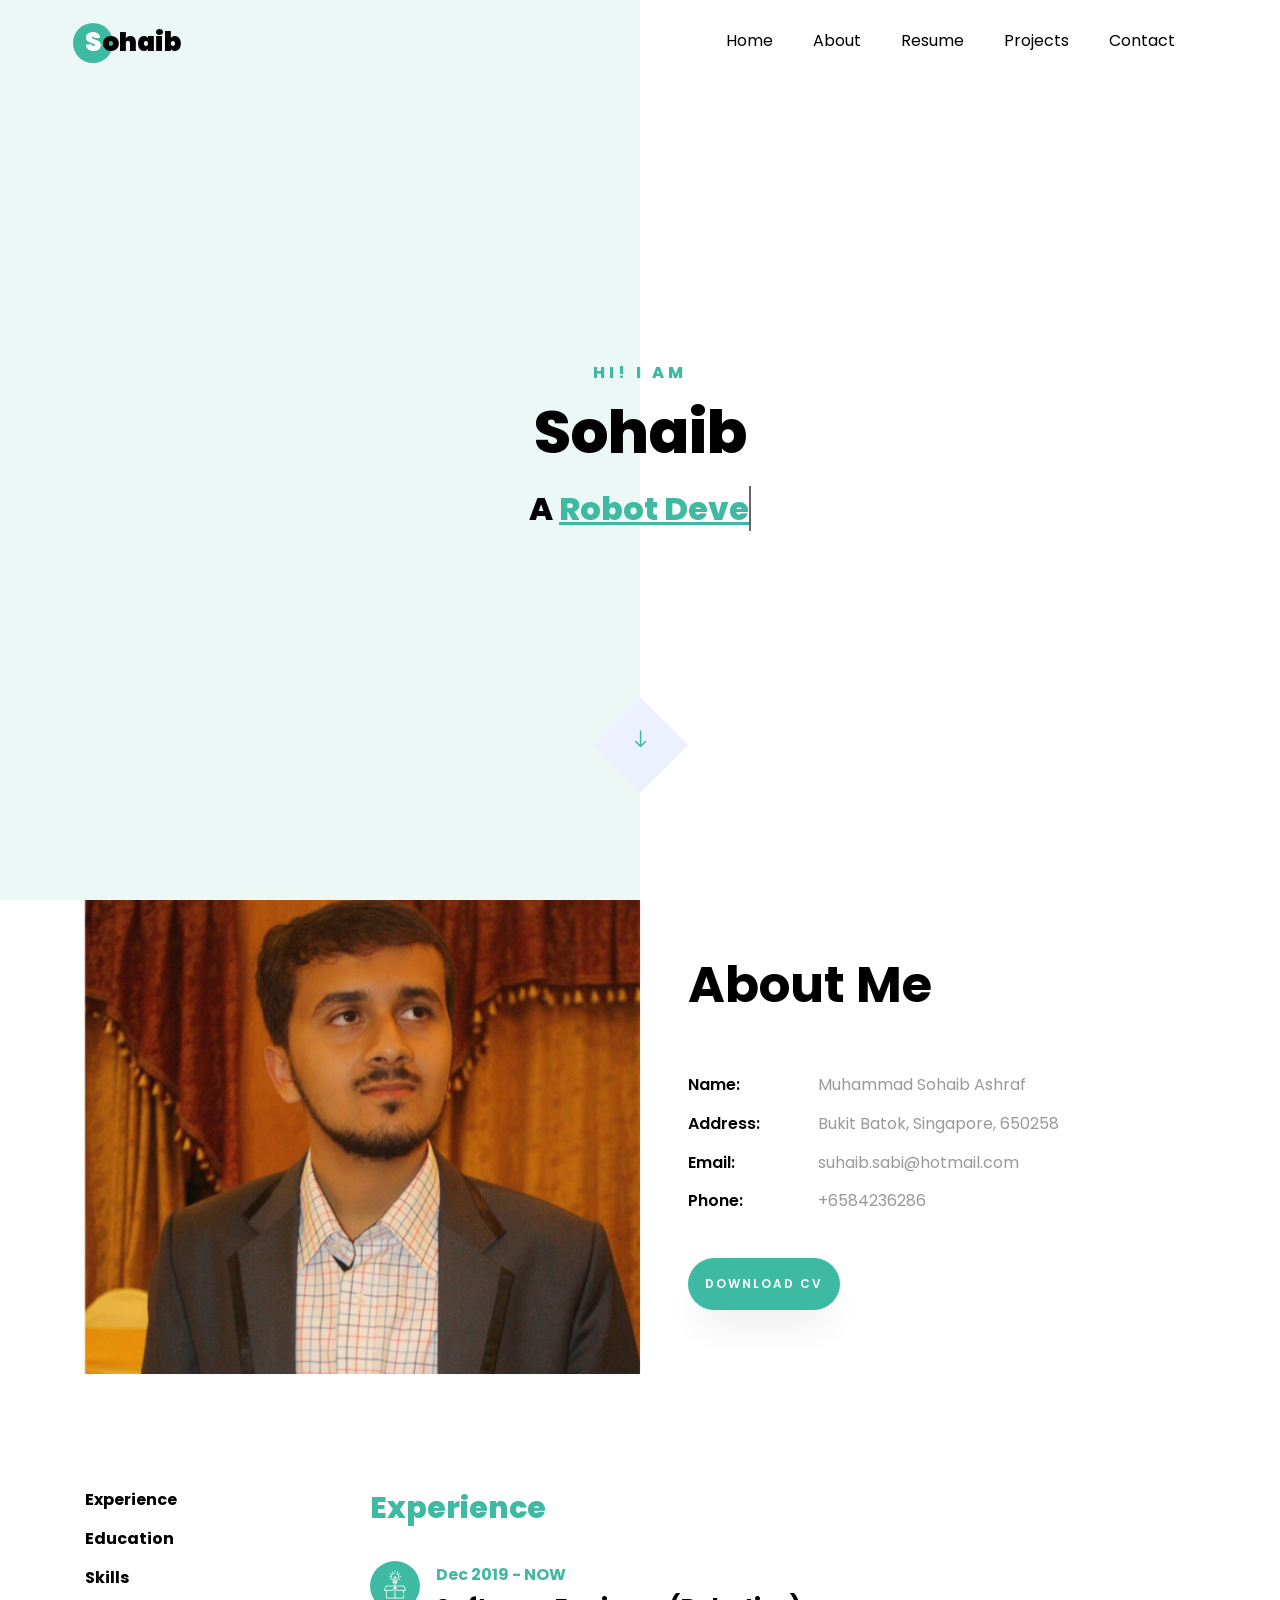
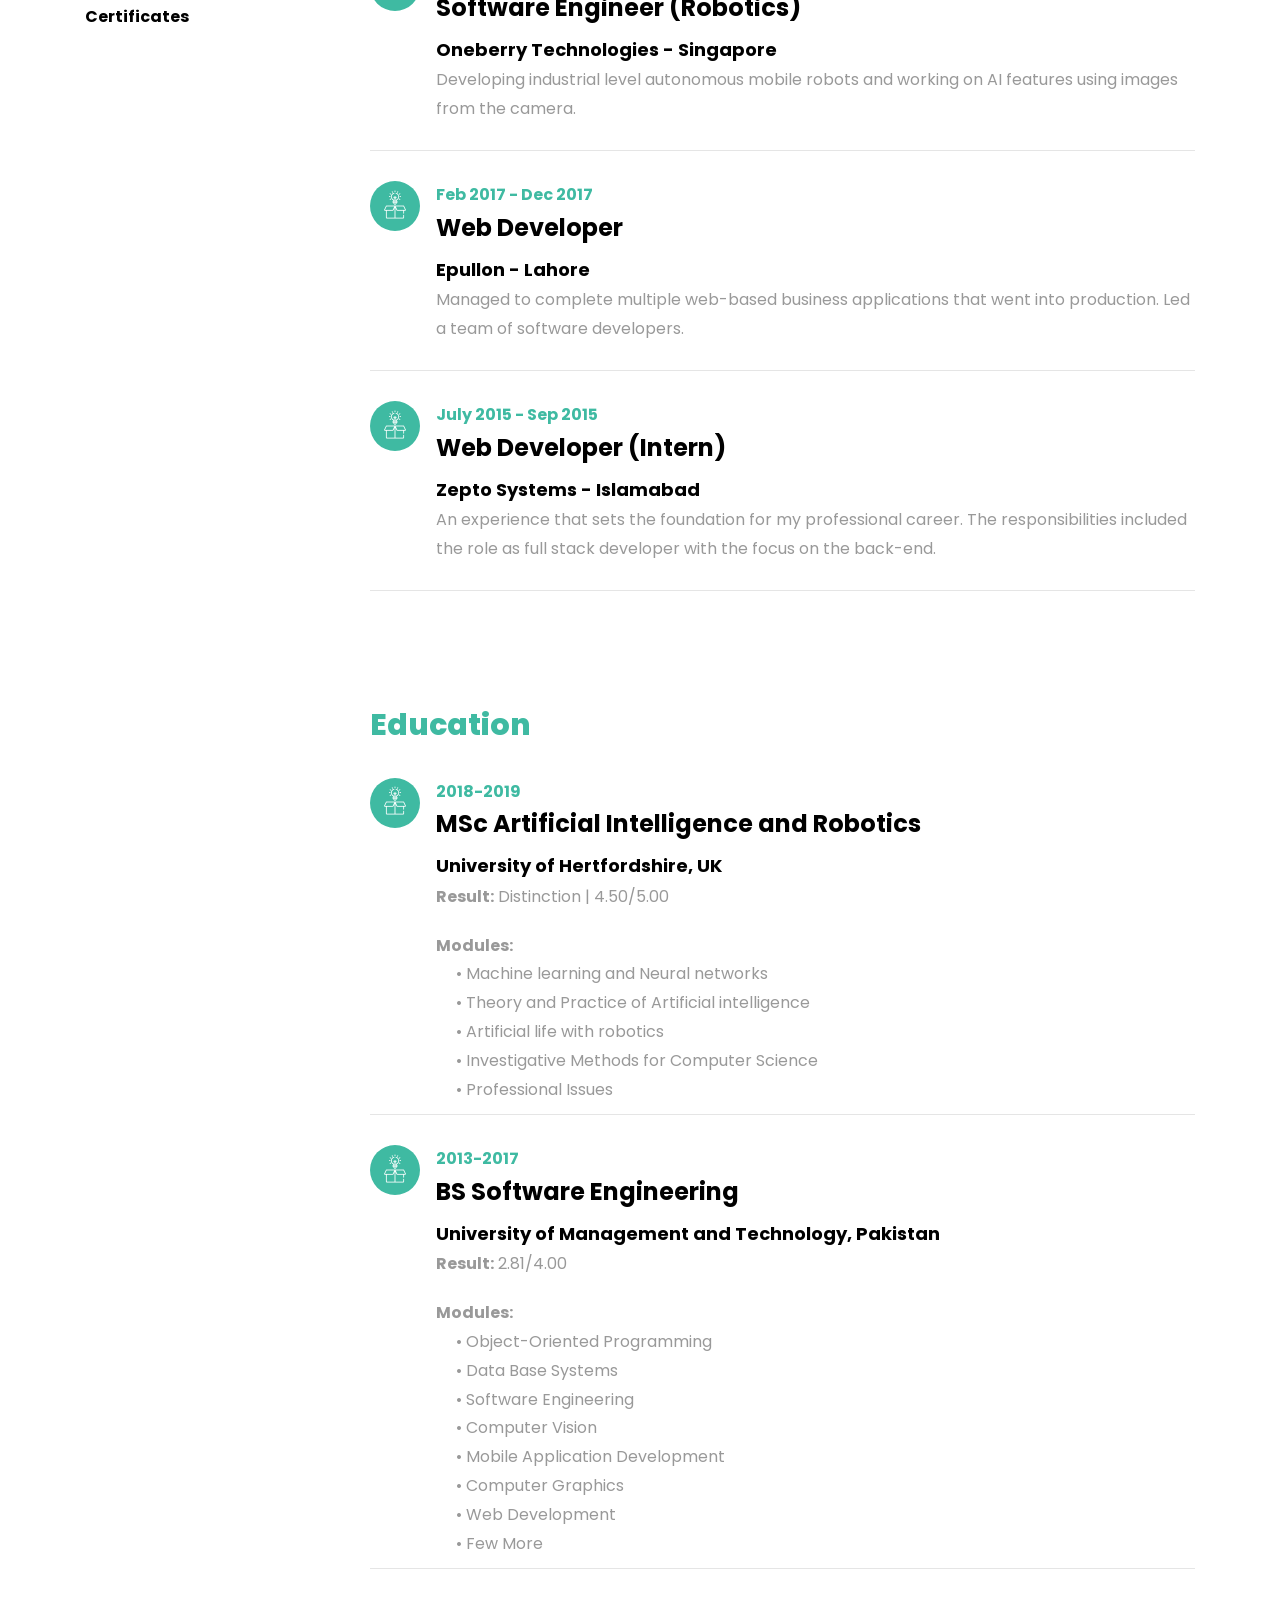
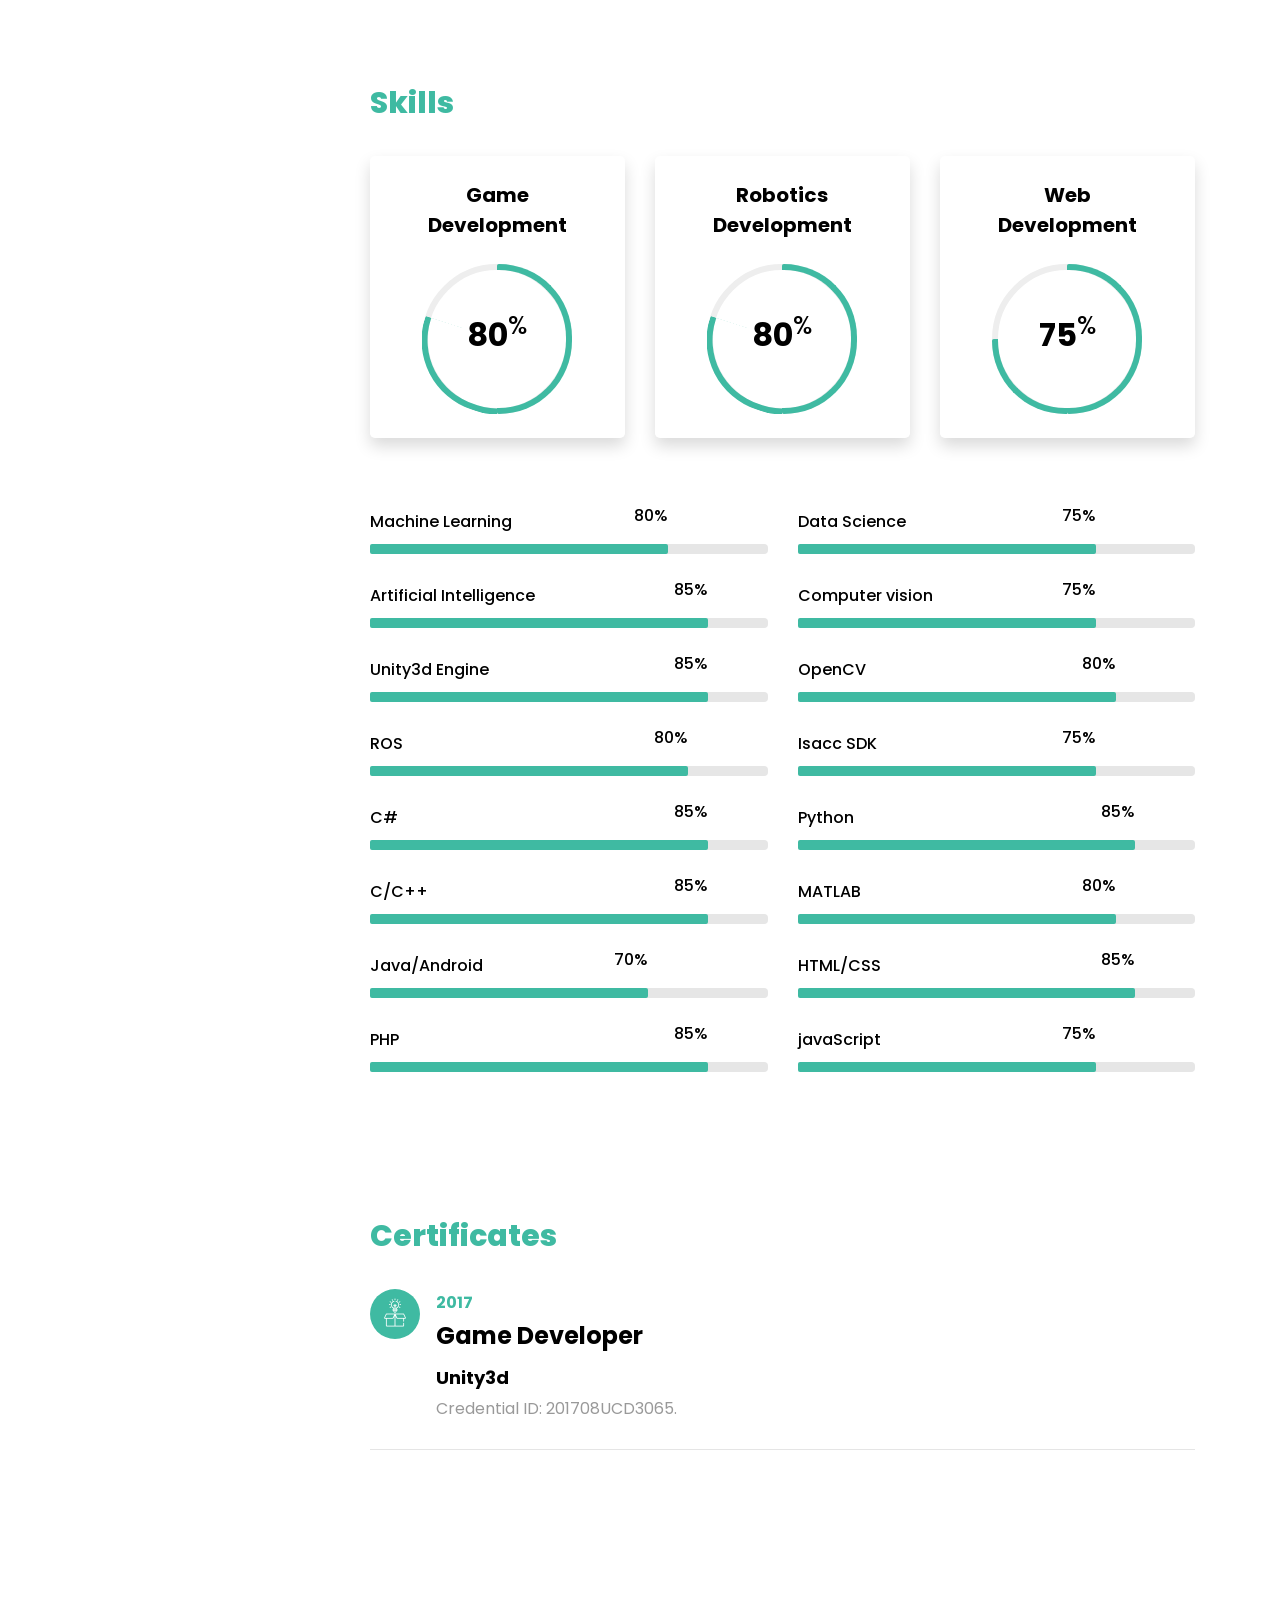
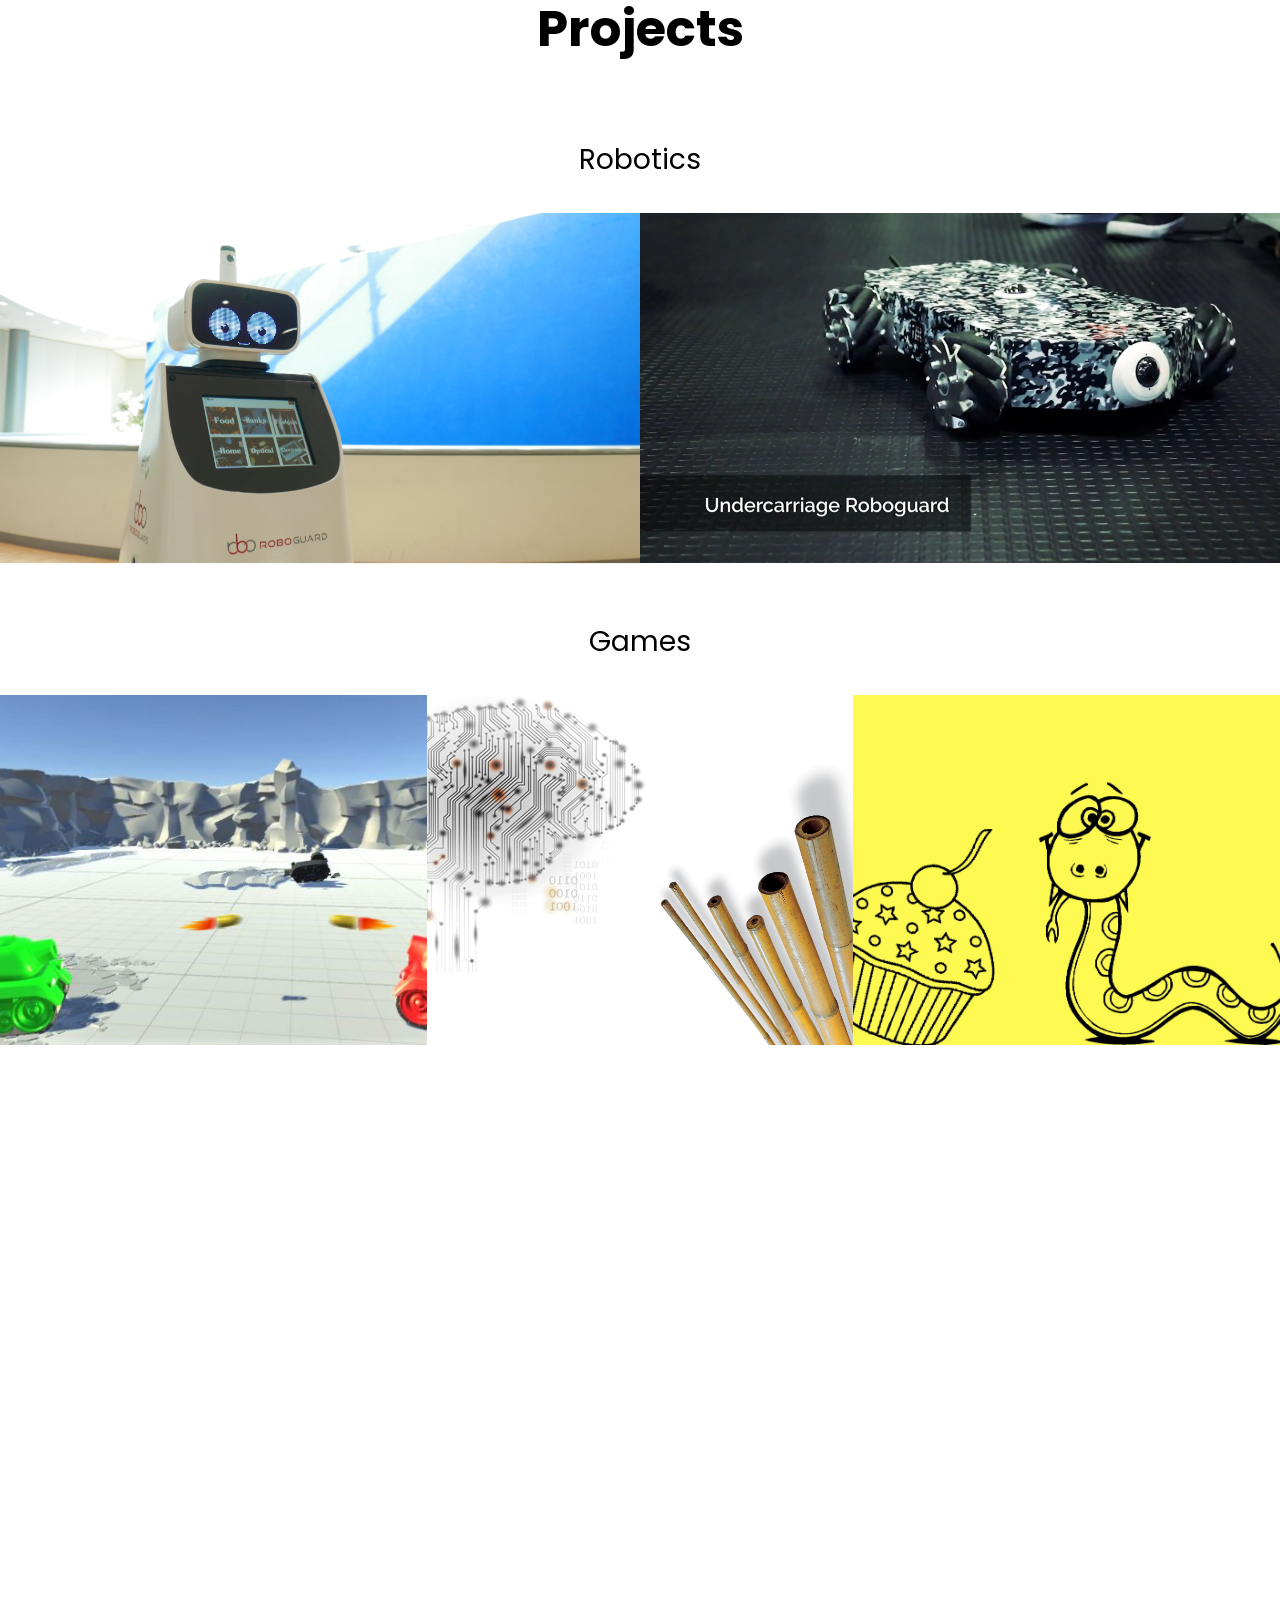
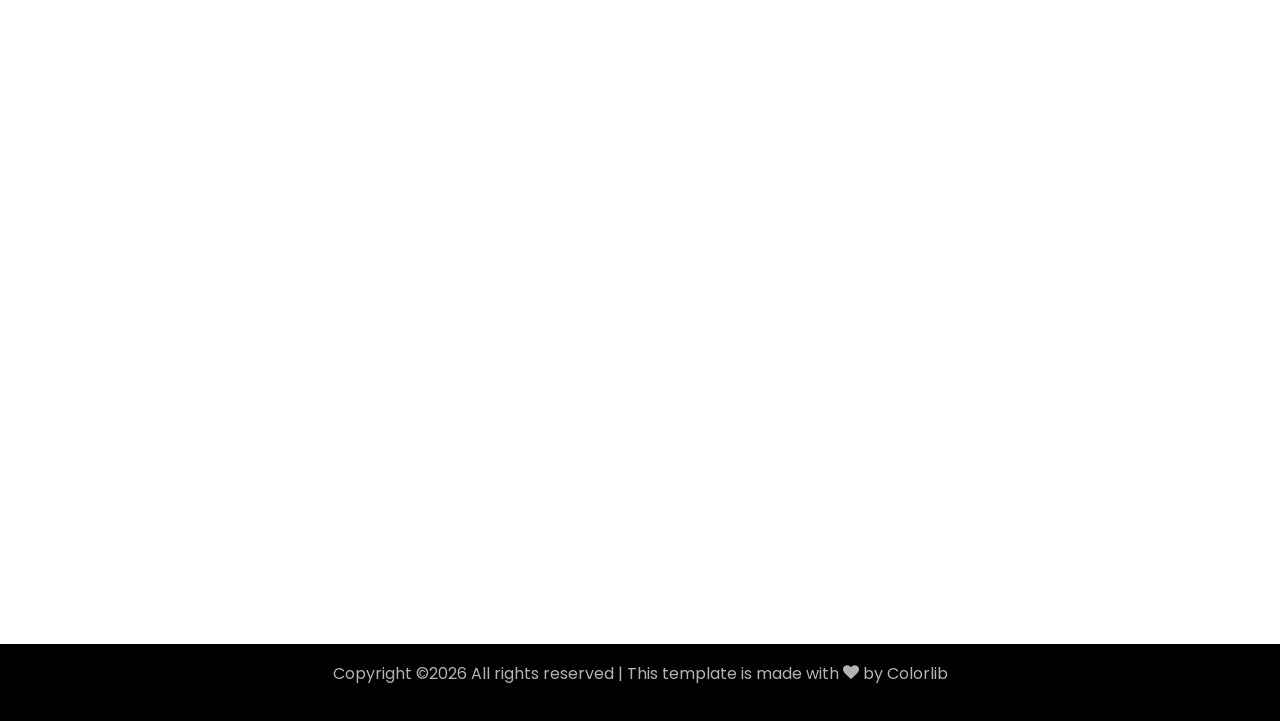
==== index.html @ 6000bfae "Update index.html" ====
<!DOCTYPE html>
<html lang="en">
  <head>
    <title>Portfolio | Sohaib</title>
    <meta charset="utf-8">
    <meta name="viewport" content="width=device-width, initial-scale=1, shrink-to-fit=no">
    
    <link href="https://fonts.googleapis.com/css?family=Poppins:100,200,300,400,500,600,700,800,900" rel="stylesheet">

    <link rel="stylesheet" href="css/open-iconic-bootstrap.min.css">
    <link rel="stylesheet" href="css/animate.css">
    
    <link rel="stylesheet" href="css/owl.carousel.min.css">
    <link rel="stylesheet" href="css/owl.theme.default.min.css">
    <link rel="stylesheet" href="css/magnific-popup.css">

    <link rel="stylesheet" href="css/aos.css">

    <link rel="stylesheet" href="css/ionicons.min.css">
    
    <link rel="stylesheet" href="css/flaticon.css">
    <link rel="stylesheet" href="css/icomoon.css">
    <link rel="stylesheet" href="css/style.css">
  </head>
  <body data-spy="scroll" data-target=".site-navbar-target" data-offset="300">
	  
	  
    <nav class="navbar navbar-expand-lg navbar-dark ftco_navbar ftco-navbar-light site-navbar-target" id="ftco-navbar">
	    <div class="container">
	      <a class="navbar-brand" href=""><span>S</span>ohaib</a>
	      <button class="navbar-toggler js-fh5co-nav-toggle fh5co-nav-toggle" type="button" data-toggle="collapse" data-target="#ftco-nav" aria-controls="ftco-nav" aria-expanded="false" aria-label="Toggle navigation">
	        <span class="oi oi-menu"></span> Menu
	      </button>

	      <div class="collapse navbar-collapse" id="ftco-nav">
	        <ul class="navbar-nav nav ml-auto">
	          <li class="nav-item"><a href="" class="nav-link"><span>Home</span></a></li>
	          <li class="nav-item"><a href="#about-section" class="nav-link"><span>About</span></a></li>
	          <li class="nav-item"><a href="#resume-section" class="nav-link"><span>Resume</span></a></li>
	          <li class="nav-item"><a href="#projects-section" class="nav-link"><span>Projects</span></a></li>
	          <li class="nav-item"><a href="#contact-section" class="nav-link"><span>Contact</span></a></li>
	        </ul>
	      </div>
	    </div>
	  </nav>
	  <section class="hero-wrap js-fullheight">
      <div class="overlay"></div>
      <div class="container">
        <div class="row no-gutters slider-text js-fullheight justify-content-center align-items-center">
          <div class="col-lg-8 col-md-6 ftco-animate d-flex align-items-center">
          	<div class="text text-center">
          		<span class="subheading">Hi! I am</span>
		  				<h1>Sohaib</h1>
			  				<h2>A 
								  <span
								     class="txt-rotate"
								     data-period="2000"
								     data-rotate='[ "Robot Developer", "Game Developer", "Web Developer" ]'></span>
								</h2>
							</div>
            </div>
          </div>
        </div>
      </div>
      <div class="mouse">
				<a href="#" class="mouse-icon">
					<div class="mouse-wheel"><span class="ion-ios-arrow-round-down"></span></div>
				</a>
			</div>
    </section>

    <section class="ftco-about img ftco-section ftco-no-pt ftco-no-pb" id="about-section">
    	<div class="container">
    		<div class="row d-flex no-gutters">
    			<div class="col-md-6 col-lg-6 d-flex">
    				<div class="img-about img d-flex align-items-stretch">
    					<div class="overlay"></div>
	    				<div class="img d-flex align-self-stretch align-items-center" style="background-image:url(images/Pic.jpg);">
	    				</div>
    				</div>
    			</div>
    			<div class="col-md-6 col-lg-6 pl-md-5 py-5">
    				<div class="row justify-content-start pb-3">
		          <div class="col-md-12 heading-section ftco-animate">
		          	<h1 class="big">About</h1>
		            <h2 class="mb-4">About Me</h2>
		            <ul class="about-info mt-4 px-md-0 px-2">
		            	<li class="d-flex"><span>Name:</span> <span>Muhammad Sohaib Ashraf</span></li>
		            	<li class="d-flex"><span>Address:</span> <span>Bukit Batok, Singapore, 650258</span></li>
		            	<li class="d-flex"><span>Email:</span> <span>suhaib.sabi@hotmail.com</span></li>
		            	<li class="d-flex"><span>Phone: </span> <span>+6584236286</span></li>
		            </ul>
		          </div>
		        </div>
	          <div class="counter-wrap ftco-animate d-flex mt-md-3">
              <div class="text">
                <p><a href="CVASHRAF.pdf" class="btn btn-primary py-3 px-3">Download CV</a></p>
              </div>
	          </div>
	        </div>
        </div>
    	</div>
    </section>

    <section class="ftco-section ftco-no-pb goto-here" id="resume-section">
    	<div class="container">
    		<div class="row">
    			<div class="col-md-3">
				    <nav id="navi">
					    <ul>
						  <li><a href="#page-2">Experience</a></li>
					      <li><a href="#page-1">Education</a></li>
					      <li><a href="#page-3">Skills</a></li>
					      <li><a href="#page-4">Certificates</a></li>
					    </ul>
					  </nav>
					</div>
					<div class="col-md-9">
					  <div id="page-2" class= "page two">
					  	<h2 class="heading">Experience</h2>
					    <div class="resume-wrap d-flex ftco-animate">
					    	<div class="icon d-flex align-items-center justify-content-center">
					    		<span class="flaticon-ideas"></span>
					    	</div>
					    	<div class="text pl-3">
		    					<span class="date">Dec 2019 - NOW</span>
		    					<h2>Software Engineer (Robotics)</h2>
		    					<span class="position">Oneberry Technologies - Singapore</span>
		    					<p>Developing industrial level autonomous mobile robots and working on AI features using images from the camera.</p>
		    				</div>
	    				</div>
	    				<div class="resume-wrap d-flex ftco-animate">
	    					<div class="icon d-flex align-items-center justify-content-center">
					    		<span class="flaticon-ideas"></span>
					    	</div>
					    	<div class="text pl-3">
		    					<span class="date">Feb 2017 - Dec 2017</span>
		    					<h2>Web Developer</h2>
		    					<span class="position">Epullon - Lahore</span>
		    					<p>Managed to complete multiple web-based business applications that went into production. Led a team of software developers.</p>
		    				</div>
	    				</div>
	    				<div class="resume-wrap d-flex ftco-animate">
	    					<div class="icon d-flex align-items-center justify-content-center">
					    		<span class="flaticon-ideas"></span>
					    	</div>
					    	<div class="text pl-3">
		    					<span class="date">July 2015 - Sep 2015</span>
		    					<h2>Web Developer (Intern)</h2>
		    					<span class="position">Zepto Systems - Islamabad</span>
		    					<p>An experience that sets the foundation for my professional career. The responsibilities included the role as full stack developer with the focus on the back-end.</p>
		    				</div>
	    				</div>
					  </div>
					  <div id="page-1" class= "page one">
					  	<h2 class="heading">Education</h2>
					    <div class="resume-wrap d-flex ftco-animate">
					    	<div class="icon d-flex align-items-center justify-content-center">
					    		<span class="flaticon-ideas"></span>
					    	</div>
					    	<div class="text pl-3">
		    					<span class="date">2018-2019</span>
		    					<h2>MSc Artificial Intelligence and Robotics</h2>
		    					<span class="position">University of Hertfordshire, UK</span>
		    					<ul class="categories">
									<li><b>Result:</b> Distinction | 4.50/5.00</li>
									<li><b>Modules:</b> 
											<br> &emsp; • Machine learning and Neural networks
											<br> &emsp; • Theory and Practice of Artificial intelligence
											<br> &emsp; • Artificial life with robotics
											<br> &emsp; • Investigative Methods for Computer Science
											<br> &emsp; • Professional Issues
									</li>
							    </ul>
	    					</div>
	    				</div>
						<div class="resume-wrap d-flex ftco-animate">
					    	<div class="icon d-flex align-items-center justify-content-center">
					    		<span class="flaticon-ideas"></span>
					    	</div>
					    	<div class="text pl-3">
		    					<span class="date">2013-2017</span>
		    					<h2>BS Software Engineering</h2>
		    					<span class="position">University of Management and Technology, Pakistan</span>
		    					<ul class="categories">
									<li><b>Result:</b> 2.81/4.00</li>
									<li><b>Modules:</b> 
											<br> &emsp; • Object-Oriented Programming
											<br> &emsp; • Data Base Systems
											<br> &emsp; • Software Engineering
											<br> &emsp; • Computer Vision
											<br> &emsp; • Mobile Application Development
											<br> &emsp; • Computer Graphics
											<br> &emsp; • Web Development
											<br> &emsp; • Few More
									</li>
							    </ul>
	    					</div>
	    				</div>
					  </div>
					  <div id="page-3" class= "page three">
					  	<h2 class="heading">Skills</h2>
					  	<div class="row progress-circle mb-5">
					  		<div class="col-lg-4 mb-4">
						      <div class="bg-white rounded-lg shadow p-4">
						        <h2 class="h5 font-weight-bold text-center mb-4">Game<br>Development</h2>

						        <!-- Progress bar 1 -->
						        <div class="progress mx-auto" data-value='80'>
						          <span class="progress-left">
                        <span class="progress-bar border-primary"></span>
						          </span>
						          <span class="progress-right">
                        <span class="progress-bar border-primary"></span>
						          </span>
						          <div class="progress-value w-100 h-100 rounded-circle d-flex align-items-center justify-content-center">
						            <div class="h2 font-weight-bold">80<sup class="small">%</sup></div>
						          </div>
						        </div>
						      </div>
						    </div>

						    <div class="col-lg-4 mb-4">
						      <div class="bg-white rounded-lg shadow p-4">
						        <h2 class="h5 font-weight-bold text-center mb-4">Robotics<br>Development</h2>

						        <!-- Progress bar 1 -->
						        <div class="progress mx-auto" data-value='80'>
						          <span class="progress-left">
                        <span class="progress-bar border-primary"></span>
						          </span>
						          <span class="progress-right">
                        <span class="progress-bar border-primary"></span>
						          </span>
						          <div class="progress-value w-100 h-100 rounded-circle d-flex align-items-center justify-content-center">
						            <div class="h2 font-weight-bold">80<sup class="small">%</sup></div>
						          </div>
						        </div>
						      </div>
						    </div>

						    <div class="col-lg-4 mb-4">
						      <div class="bg-white rounded-lg shadow p-4">
						        <h2 class="h5 font-weight-bold text-center mb-4">Web<br>Development</h2>

						        <!-- Progress bar 1 -->
						        <div class="progress mx-auto" data-value='75'>
						          <span class="progress-left">
                        <span class="progress-bar border-primary"></span>
						          </span>
						          <span class="progress-right">
                        <span class="progress-bar border-primary"></span>
						          </span>
						          <div class="progress-value w-100 h-100 rounded-circle d-flex align-items-center justify-content-center">
						            <div class="h2 font-weight-bold">75<sup class="small">%</sup></div>
						          </div>
						        </div>
						      </div>
						    </div>
							
							
					  	</div>
					  	<div class="row">
					  		<div class="col-md-6 animate-box">
									<div class="progress-wrap ftco-animate">
										<h3>Machine Learning</h3>
										<div class="progress">
										 	<div class="progress-bar color-1" role="progressbar" aria-valuenow="75"
										  	aria-valuemin="0" aria-valuemax="100" style="width:75%">
										    <span>80%</span>
										  	</div>
										</div>
									</div>
								</div>
								<div class="col-md-6 animate-box">
									<div class="progress-wrap ftco-animate">
										<h3>Data Science</h3>
										<div class="progress">
										 	<div class="progress-bar color-2" role="progressbar" aria-valuenow="75"
										  	aria-valuemin="0" aria-valuemax="100" style="width:75%">
										    <span>75%</span>
										  	</div>
										</div>
									</div>
								</div>
								<div class="col-md-6 animate-box">
									<div class="progress-wrap ftco-animate">
										<h3>Artificial Intelligence</h3>
										<div class="progress">
										 	<div class="progress-bar color-3" role="progressbar" aria-valuenow="85"
										  	aria-valuemin="0" aria-valuemax="100" style="width:85%">
										    <span>85%</span>
										  	</div>
										</div>
									</div>
								</div>
								<div class="col-md-6 animate-box">
									<div class="progress-wrap ftco-animate">
										<h3>Computer vision</h3>
										<div class="progress">
										 	<div class="progress-bar color-6" role="progressbar" aria-valuenow="75"
										  	aria-valuemin="0" aria-valuemax="100" style="width:75%">
										    <span>75%</span>
										  	</div>
										</div>
									</div>
								</div>
								<div class="col-md-6 animate-box">
									<div class="progress-wrap ftco-animate">
										<h3>Unity3d Engine</h3>
										<div class="progress">
										 	<div class="progress-bar color-4" role="progressbar" aria-valuenow="85"
										  	aria-valuemin="0" aria-valuemax="100" style="width:85%">
										    <span>85%</span>
										  	</div>
										</div>
									</div>
								</div>
								<div class="col-md-6 animate-box">
									<div class="progress-wrap ftco-animate">
										<h3>OpenCV</h3>
										<div class="progress">
										 	<div class="progress-bar color-4" role="progressbar" aria-valuenow="80"
										  	aria-valuemin="0" aria-valuemax="100" style="width:80%">
										    <span>80%</span>
										  	</div>
										</div>
									</div>
								</div>
								<div class="col-md-6 animate-box">
									<div class="progress-wrap ftco-animate">
										<h3>ROS</h3>
										<div class="progress">
										 	<div class="progress-bar color-4" role="progressbar" aria-valuenow="80"
										  	aria-valuemin="0" aria-valuemax="100" style="width:80%">
										    <span>80%</span>
										  	</div>
										</div>
									</div>
								</div>
								<div class="col-md-6 animate-box">
									<div class="progress-wrap ftco-animate">
										<h3>Isacc SDK</h3>
										<div class="progress">
										 	<div class="progress-bar color-4" role="progressbar" aria-valuenow="75"
										  	aria-valuemin="0" aria-valuemax="100" style="width:75%">
										    <span>75%</span>
										  	</div>
										</div>
									</div>
								</div>
								<div class="col-md-6 animate-box">
									<div class="progress-wrap ftco-animate">
										<h3>C#</h3>
										<div class="progress">
										 	<div class="progress-bar color-4" role="progressbar" aria-valuenow="85"
										  	aria-valuemin="0" aria-valuemax="100" style="width:85%">
										    <span>85%</span>
										  	</div>
										</div>
									</div>
								</div>
								<div class="col-md-6 animate-box">
									<div class="progress-wrap ftco-animate">
										<h3>Python</h3>
										<div class="progress">
										 	<div class="progress-bar color-5" role="progressbar" aria-valuenow="85"
										  	aria-valuemin="0" aria-valuemax="100" style="width:85%">
										    <span>85%</span>
										  	</div>
										</div>
									</div>
								</div>
								<div class="col-md-6 animate-box">
									<div class="progress-wrap ftco-animate">
										<h3>C/C++</h3>
										<div class="progress">
										 	<div class="progress-bar color-6" role="progressbar" aria-valuenow="85"
										  	aria-valuemin="0" aria-valuemax="100" style="width:85%">
										    <span>85%</span>
										  	</div>
										</div>
									</div>
								</div>
								<div class="col-md-6 animate-box">
									<div class="progress-wrap ftco-animate">
										<h3>MATLAB</h3>
										<div class="progress">
										 	<div class="progress-bar color-6" role="progressbar" aria-valuenow="80"
										  	aria-valuemin="0" aria-valuemax="100" style="width:80%">
										    <span>80%</span>
										  	</div>
										</div>
									</div>
								</div>
								<div class="col-md-6 animate-box">
									<div class="progress-wrap ftco-animate">
										<h3>Java/Android</h3>
										<div class="progress">
										 	<div class="progress-bar color-6" role="progressbar" aria-valuenow="70"
										  	aria-valuemin="0" aria-valuemax="100" style="width:70%">
										    <span>70%</span>
										  	</div>
										</div>
									</div>
								</div>
								<div class="col-md-6 animate-box">
									<div class="progress-wrap ftco-animate">
										<h3>HTML/CSS</h3>
										<div class="progress">
										 	<div class="progress-bar color-6" role="progressbar" aria-valuenow="85"
										  	aria-valuemin="0" aria-valuemax="100" style="width:85%">
										    <span>85%</span>
										  	</div>
										</div>
									</div>
								</div>
								<div class="col-md-6 animate-box">
									<div class="progress-wrap ftco-animate">
										<h3>PHP</h3>
										<div class="progress">
										 	<div class="progress-bar color-6" role="progressbar" aria-valuenow="85"
										  	aria-valuemin="0" aria-valuemax="100" style="width:85%">
										    <span>85%</span>
										  	</div>
										</div>
									</div>
								</div>
								<div class="col-md-6 animate-box">
									<div class="progress-wrap ftco-animate">
										<h3>javaScript</h3>
										<div class="progress">
										 	<div class="progress-bar color-6" role="progressbar" aria-valuenow="75"
										  	aria-valuemin="0" aria-valuemax="100" style="width:75%">
										    <span>75%</span>
										  	</div>
										</div>
									</div>
								</div>
					  	</div>
					  </div>
					  <div id="page-4" class= "page four">
					    <h2 class="heading">Certificates</h2>
					    <div class="resume-wrap d-flex ftco-animate">
					    	<div class="icon d-flex align-items-center justify-content-center">
					    		<span class="flaticon-ideas"></span>
					    	</div>
					    	<div class="text pl-3">
		    					<span class="date">2017</span>
		    					<h2>Game Developer</h2>
		    					<span class="position">Unity3d</span>
		    					<p>Credential ID: 201708UCD3065.</p>
	    					</div>
	    				</div>
					  </div>
					</div>
			  </div>
    	</div>
    </section>
 

    <section class="ftco-section ftco-project" id="projects-section">
    	<div class="container-fluid px-md-0">
    		<div class="row no-gutters justify-content-center pb-5">
			  <div class="col-md-12 heading-section text-center ftco-animate">
				<h2 class="mb-4">Projects</h2>
			  </div>			  
			</div>
		</div>
		<div class="row no-gutters justify-content-center pb-2">
			  <div class="col-md-12 heading-section text-center ftco-animate">
				<h3 class="mb-4">Robotics</h3>
			  </div>			  
		</div>
		<div class="row no-gutters">
			<div class="col-md-6">
				<a href="kenOB1">
					<div class="project img ftco-animate d-flex justify-content-center align-items-center" style="background-image: url(images/KO2.jpg);">
						<div class="overlay"></div>
						<div class="text text-center p-4">
							<h3>KenOB1</h3>
						</div>
					</div>
				</a>
			</div>
			<div class="col-md-6">
				<a href="sidewalk-robot">
					<div class="project img ftco-animate d-flex justify-content-center align-items-center" style="background-image: url(images/sw0.jpg);">
						<div class="overlay"></div>
						<div class="text text-center p-4">
							<h3>Sidewalk Robot</h3>
						</div>
					</div>
				</a>
			</div>
		</div>
		<br><br>
		<div class="row no-gutters justify-content-center pb-2">
			  <div class="col-md-12 heading-section text-center ftco-animate">
				<h3 class="mb-4">Games</h3>
			  </div>			  
		</div>
		<div class="row no-gutters">
			<div class="col-md-4">
				<a href="evolutionary-flocking-shooter">
					<div class="project img ftco-animate d-flex justify-content-center align-items-center" style="background-image: url(images/FS11.jpg);">
						<div class="overlay"></div>
						<div class="text text-center p-4">
							<h3>Evolutionary Flocking Shooter</h3>
						</div>
					</div>
				</a>
			</div>
			<div class="col-md-4">
				<a href="super-nim">
					<div class="project img ftco-animate d-flex justify-content-center align-items-center" style="background-image: url(images/sn0.jpg);">
						<div class="overlay"></div>
						<div class="text text-center p-4">
							<h3>Super Nim</h3>
						</div>
					</div>
				</a>
			</div>
			<div class="col-md-4">
				<a href="snake-and-cake">
					<div class="project img ftco-animate d-flex justify-content-center align-items-center" style="background-image: url(images/sc0.jpg);">
						<div class="overlay"></div>
						<div class="text text-center p-4">
							<h3>Snake and Cake</h3>
						</div>
					</div>
				</a>
			</div>
		</div>
		<br><br>
		<div class="row no-gutters justify-content-center pb-2">
			  <div class="col-md-12 heading-section text-center ftco-animate">
				<h3 class="mb-4">Web</h3>
			  </div>			  
		</div>
		<div class="row no-gutters">
			<div class="col-md-4">
				<a href="chefu">
					<div class="project img ftco-animate d-flex justify-content-center align-items-center" style="background-image: url(images/C0.jpg);">
						<div class="overlay"></div>
						<div class="text text-center p-4">
							<h3>Chefu</h3>
						</div>
					</div>
				</a>
			</div>
			<div class="col-md-4">
				<a href="esello-app">
					<div class="project img ftco-animate d-flex justify-content-center align-items-center" style="background-image: url(images/es0.jpg);">
						<div class="overlay"></div>
						<div class="text text-center p-4">
							<h3>EselloApp</h3>
						</div>
					</div>
				</a>
			</div>
			<div class="col-md-4">
				<a href="premier-polmarex">
					<div class="project img ftco-animate d-flex justify-content-center align-items-center" style="background-image: url(images/pp0.jpg);">
						<div class="overlay"></div>
						<div class="text text-center p-4">
							<h3>Premier Polmarex</h3>
						</div> 
					</div>
				</a>
			</div>
		</div>
    </section>
	

    <section class="ftco-section contact-section ftco-no-pb" id="contact-section">
      <div class="container">
      	<div class="row justify-content-center mb-5 pb-3">
          <div class="col-md-7 heading-section text-center ftco-animate">
            <h2 class="mb-4">Contact Me</h2>
          </div>
        </div>

        <div class="row d-flex contact-info mb-5">
          <div class="col-md-6 col-lg-3 d-flex ftco-animate">
          	<div class="align-self-stretch box text-center p-4 shadow">
          		<div class="icon d-flex align-items-center justify-content-center">
          			<span class="icon-map-signs"></span>
          		</div>
          		<div>
	          		<h3 class="mb-4">Address</h3>
		            <p><a href="https://goo.gl/maps/QqY9NvCmV911x1nFA">Bukit Batok, Singapore</a></p>
		          </div>
	          </div>
          </div>
          <div class="col-md-6 col-lg-3 d-flex ftco-animate">
          	<div class="align-self-stretch box text-center p-4 shadow">
          		<div class="icon d-flex align-items-center justify-content-center">
          			<span class="icon-phone2"></span>
          		</div>
          		<div>
	          		<h3 class="mb-4">Contact Number</h3>
		            <p><a href="tel://+6584236286">+65 84236286</a></p>
	            </div>
	          </div>
          </div>
          <div class="col-md-6 col-lg-3 d-flex ftco-animate">
          	<div class="align-self-stretch box text-center p-4 shadow">
          		<div class="icon d-flex align-items-center justify-content-center">
          			<span class="icon-paper-plane"></span>
          		</div>
          		<div>
	          		<h3 class="mb-4">Email Address</h3>
		            <p><a href="mailto:suhaib.sabi@hotmail.com">suhaib.sabi@hotmail.com</a></p>
		          </div>
	          </div>
          </div>
		  <div class="col-md-6 col-lg-3 d-flex ftco-animate">
          	<div class="align-self-stretch box text-center p-4 shadow">
          		<div class="icon d-flex align-items-center justify-content-center">
          			<span class="icon-globe"></span>
          		</div>
          		<div>
	          		<h3 class="mb-4">LinkedIn</h3>
		            <p><a href="https://www.linkedin.com/in/muhammad-sohaib"><font size="1">www.linkedin.com/in/muhammad-sohaib</font></a></p>
	            </div>
	          </div>
          </div>
        </div>
      </div>
    </section>
		

    <footer class="ftco-footer ftco-section">
      <div class="container">
        <div class="row">
          <div class="col-md-12 text-center">
            <p><!-- Link back to Colorlib can't be removed. Template is licensed under CC BY 3.0. -->
  Copyright &copy;<script>document.write(new Date().getFullYear());</script> All rights reserved | This template is made with <i class="icon-heart color-danger" aria-hidden="true"></i> by <a href="https://colorlib.com" target="_blank">Colorlib</a>
  <!-- Link back to Colorlib can't be removed. Template is licensed under CC BY 3.0. --></p>
          </div>
        </div>
      </div>
    </footer>
    
  

  <!-- loader -->
  <div id="ftco-loader" class="show fullscreen"><svg class="circular" width="48px" height="48px"><circle class="path-bg" cx="24" cy="24" r="22" fill="none" stroke-width="4" stroke="#eeeeee"/><circle class="path" cx="24" cy="24" r="22" fill="none" stroke-width="4" stroke-miterlimit="10" stroke="#F96D00"/></svg></div>


  <script src="js/jquery.min.js"></script>
  <script src="js/jquery-migrate-3.0.1.min.js"></script>
  <script src="js/popper.min.js"></script>
  <script src="js/bootstrap.min.js"></script>
  <script src="js/jquery.easing.1.3.js"></script>
  <script src="js/jquery.waypoints.min.js"></script>
  <script src="js/jquery.stellar.min.js"></script>
  <script src="js/owl.carousel.min.js"></script>
  <script src="js/jquery.magnific-popup.min.js"></script>
  <script src="js/aos.js"></script>
  <script src="js/jquery.animateNumber.min.js"></script>
  <script src="js/scrollax.min.js"></script>
  
  <script src="js/main.js"></script>
    
  </body>
</html>
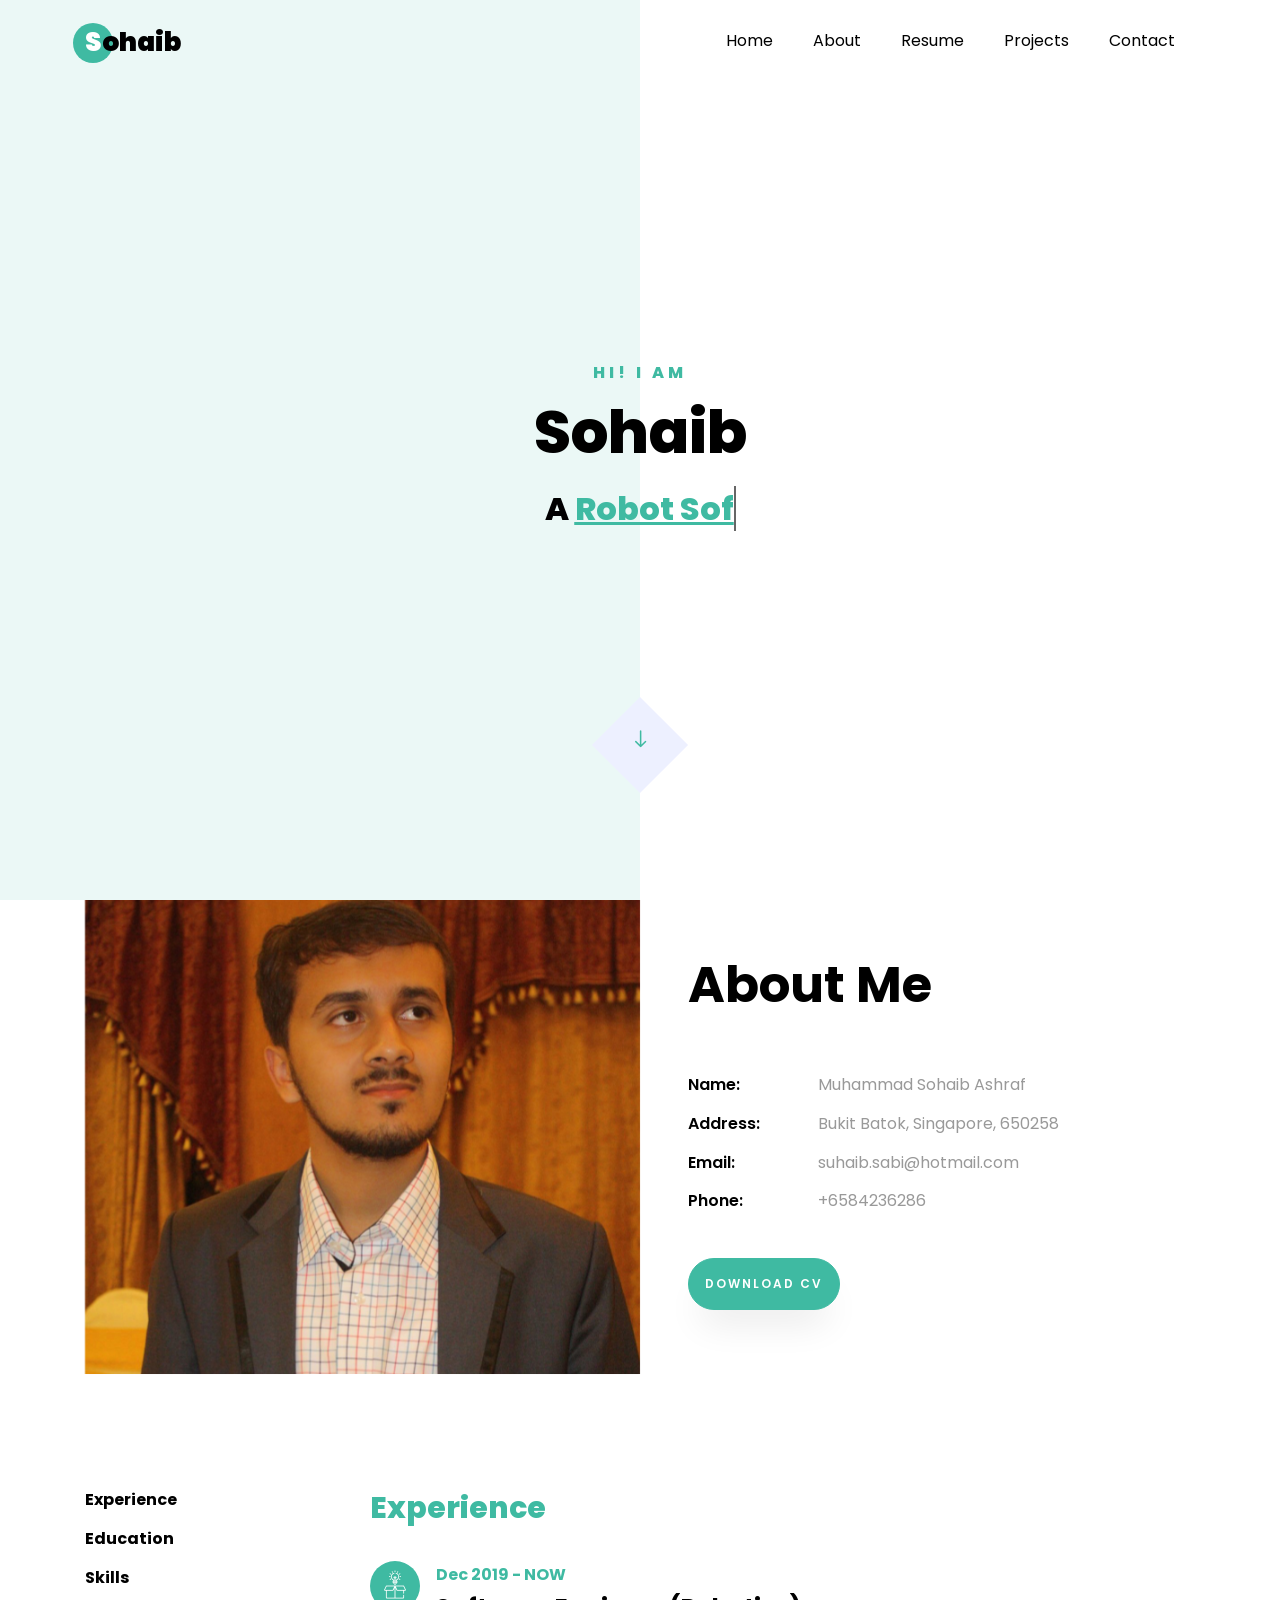
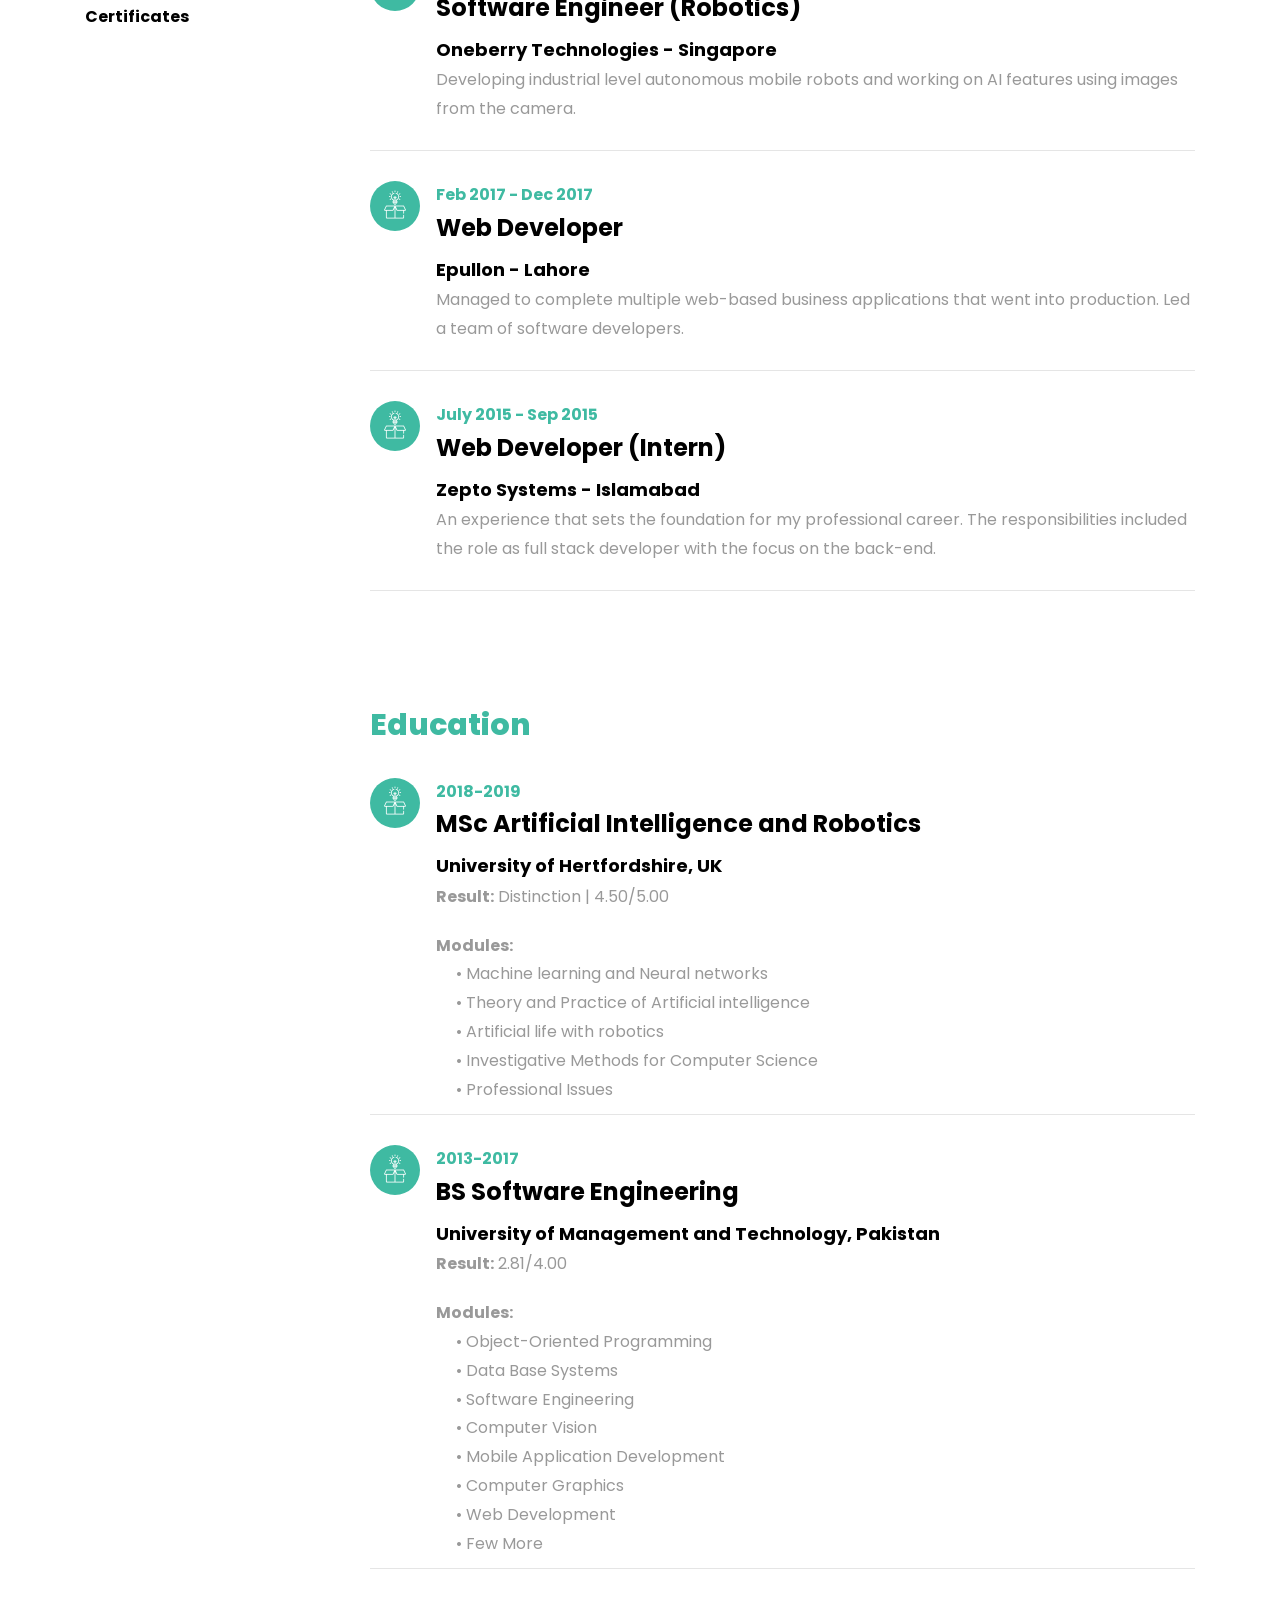
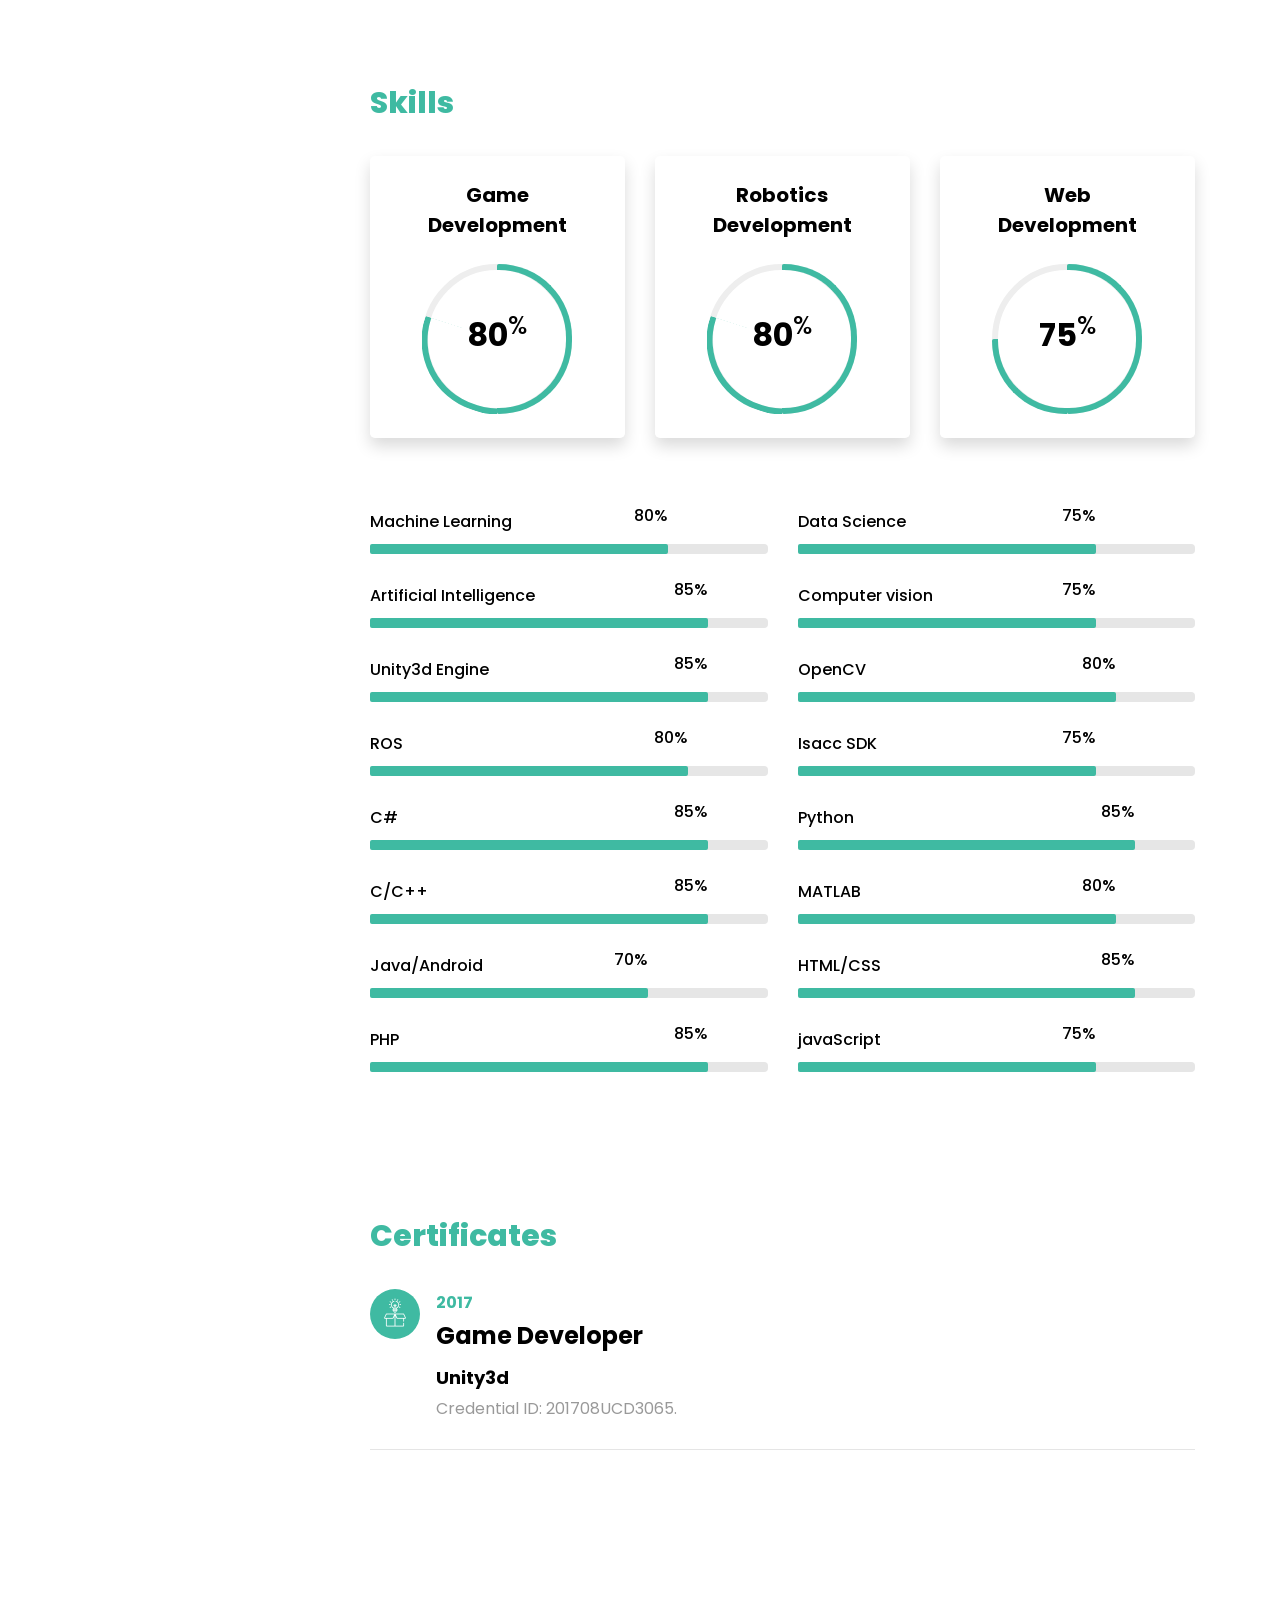
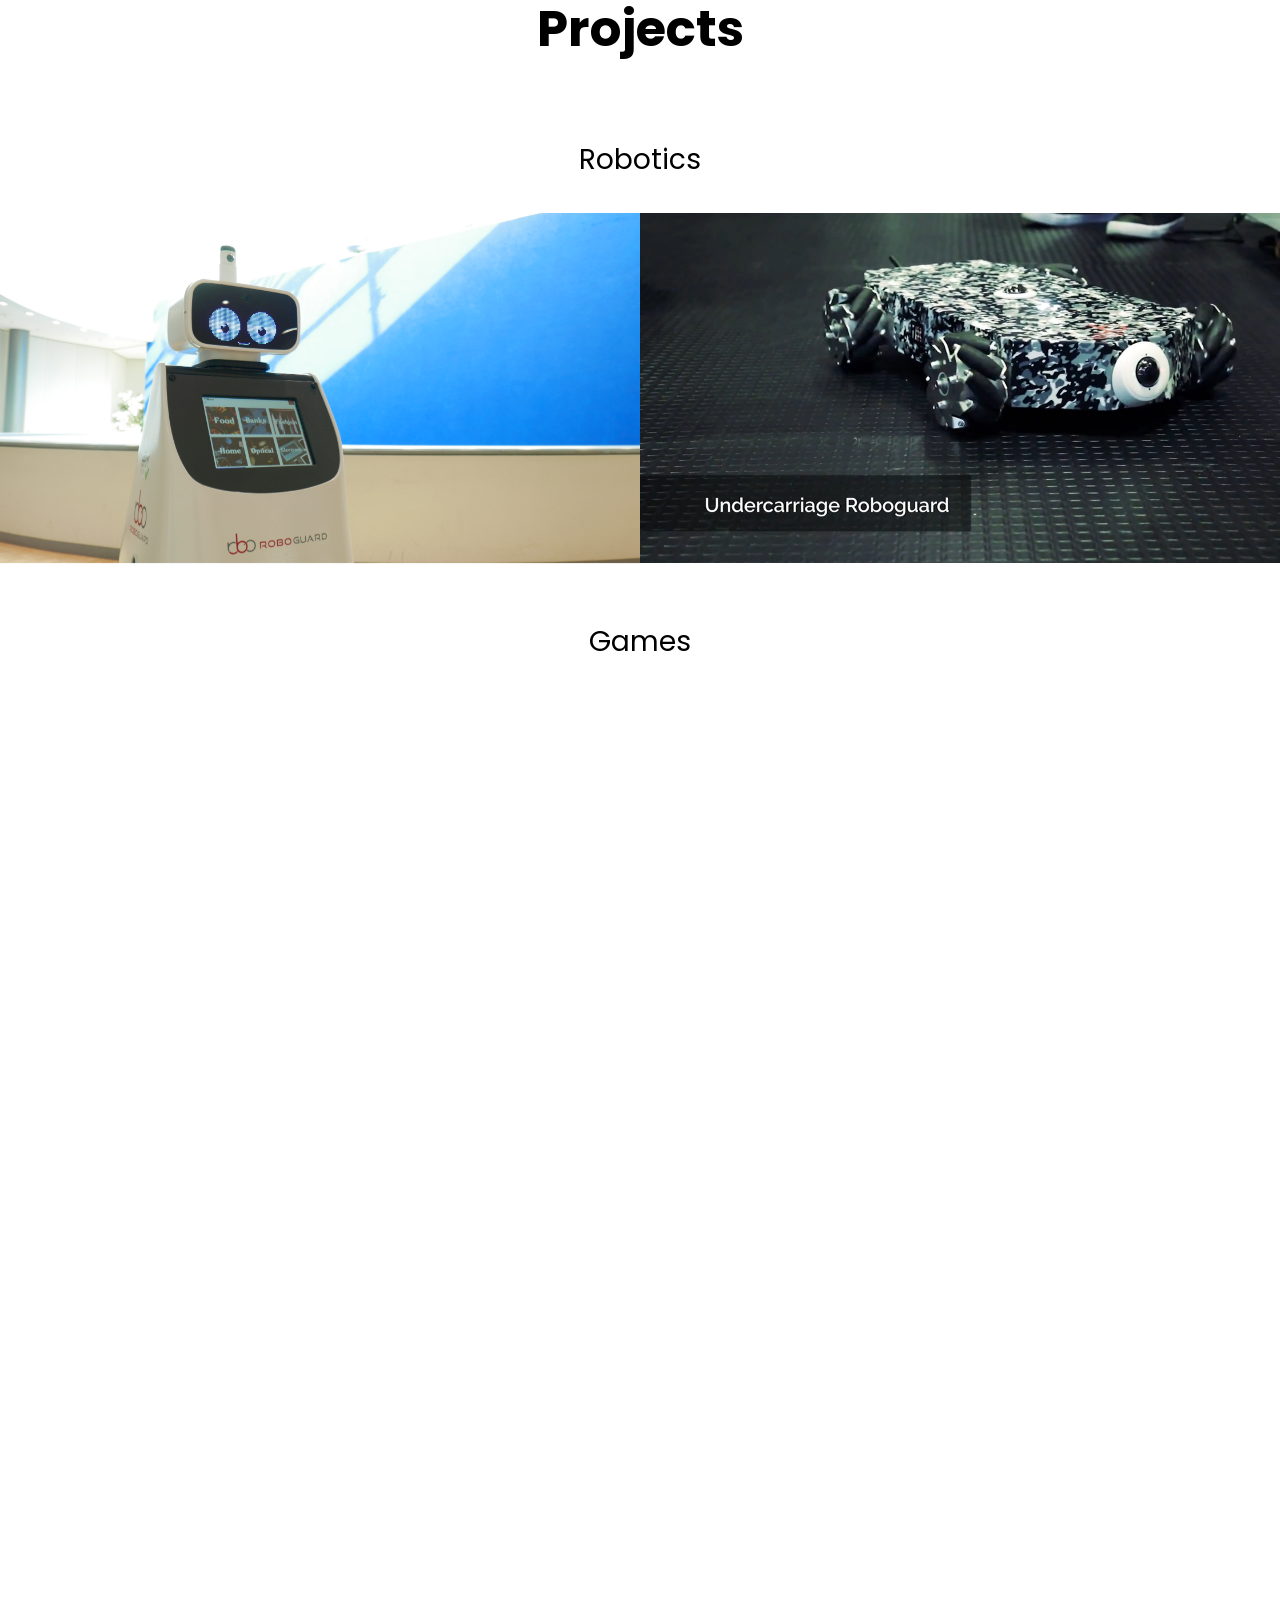
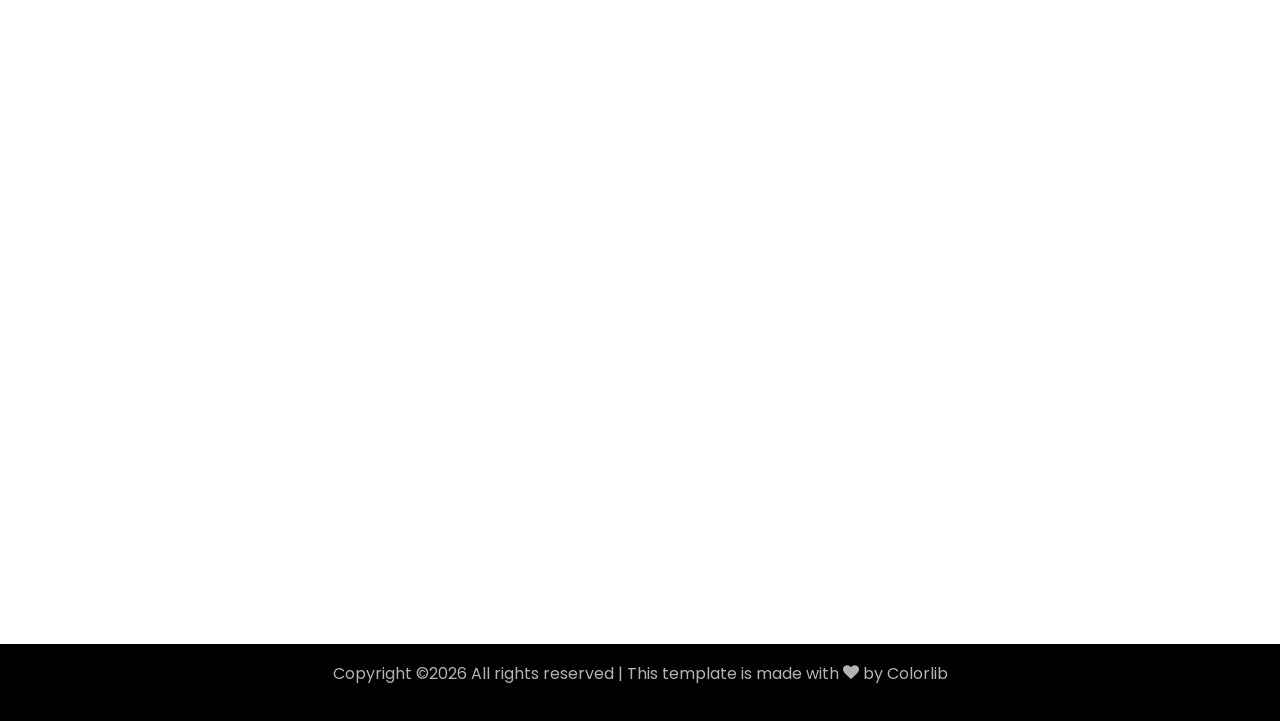
==== commit ab3364cb: "Update index.html" ====
--- a/index.html
+++ b/index.html
@@ -55,7 +55,7 @@
 								  <span
 								     class="txt-rotate"
 								     data-period="2000"
-								     data-rotate='[ "Robot Developer", "Game Developer", "Web Developer" ]'></span>
+								     data-rotate='[ "Robot Software Developer", "Game Developer", "Web Developer" ]'></span>
 								</h2>
 							</div>
             </div>
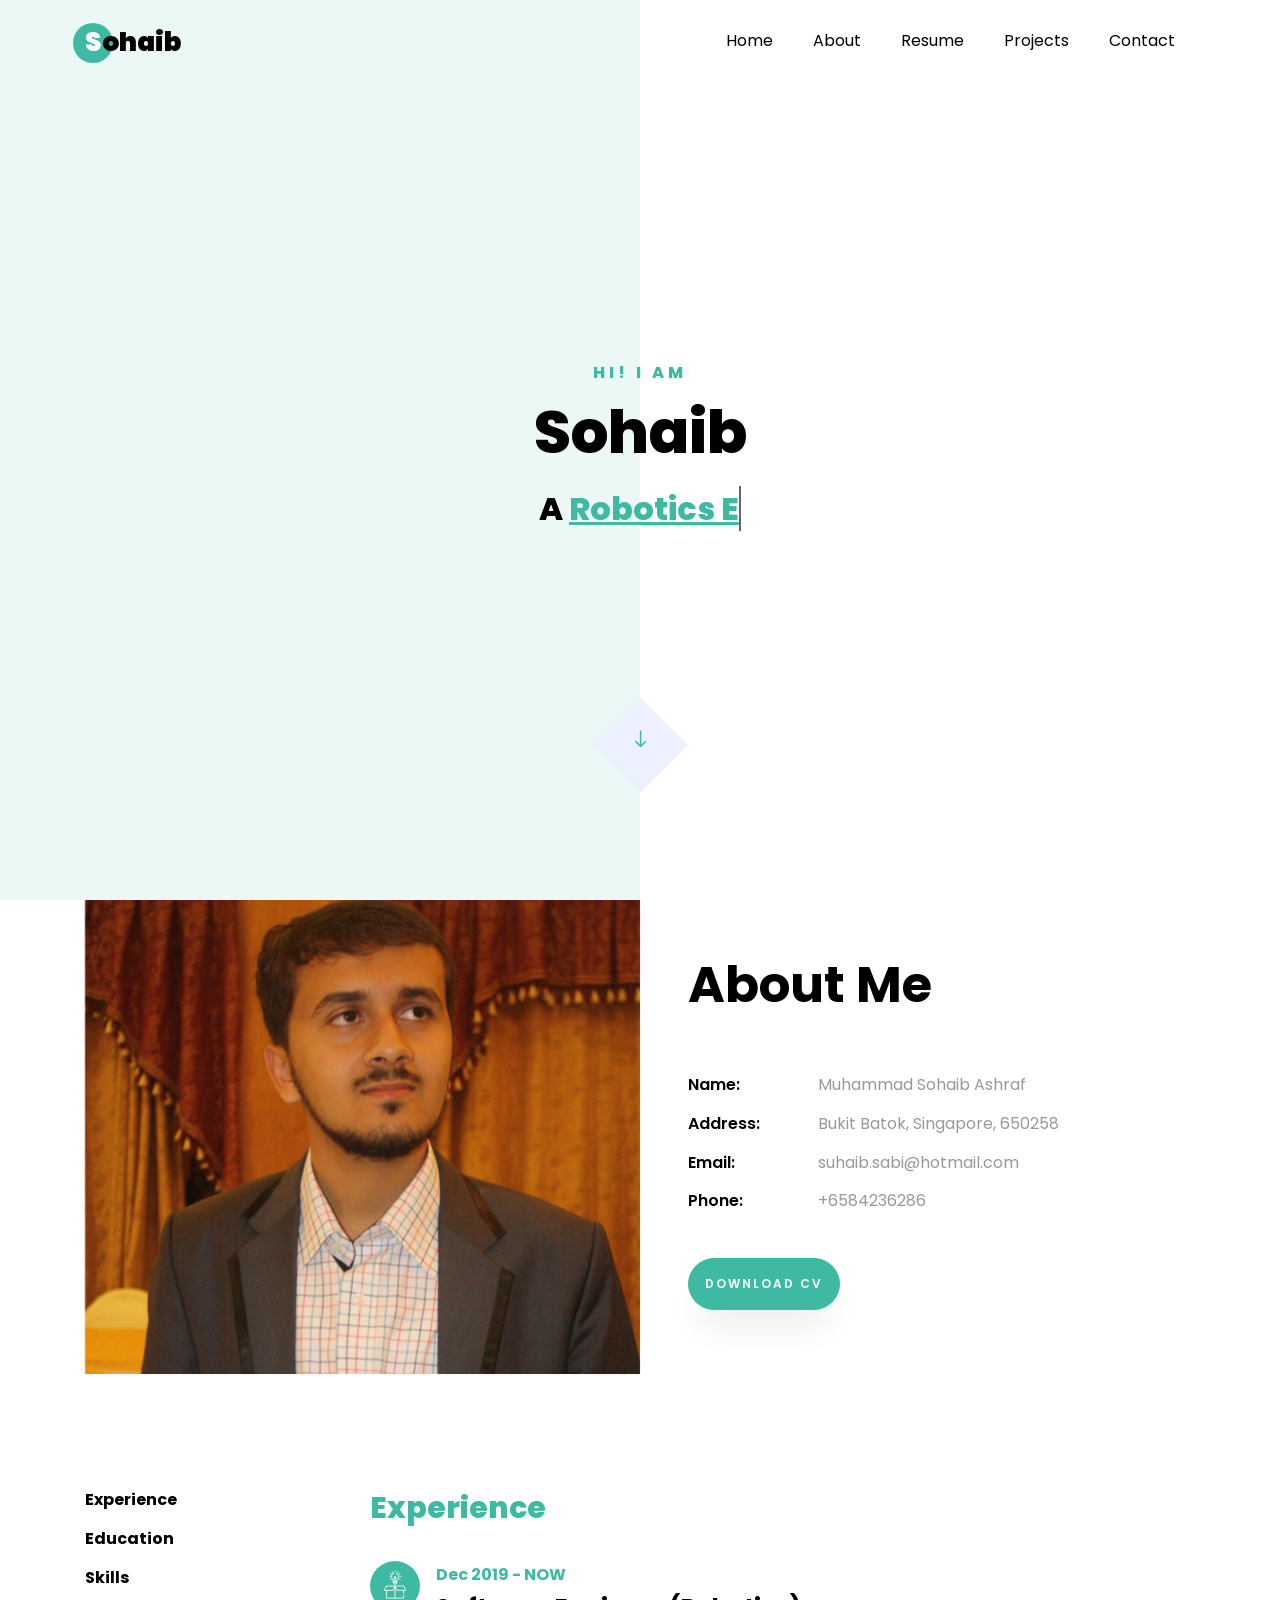
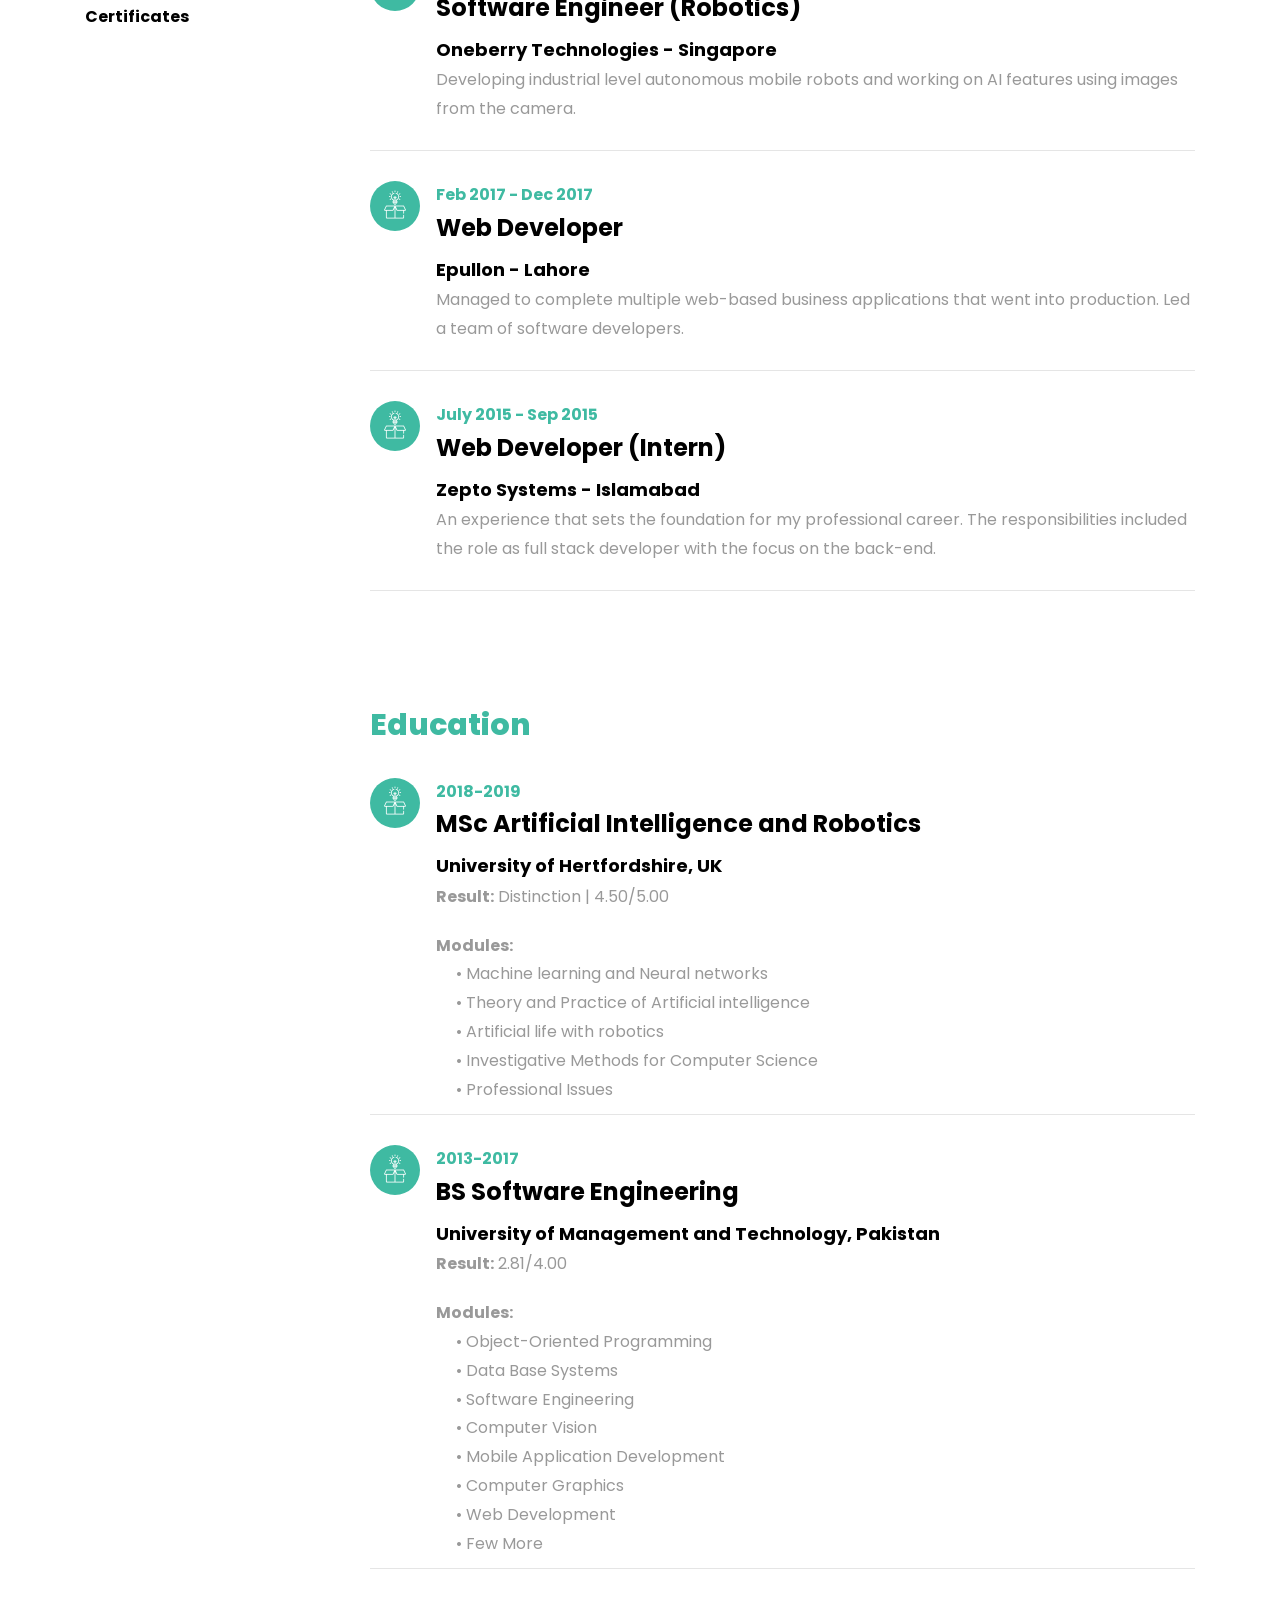
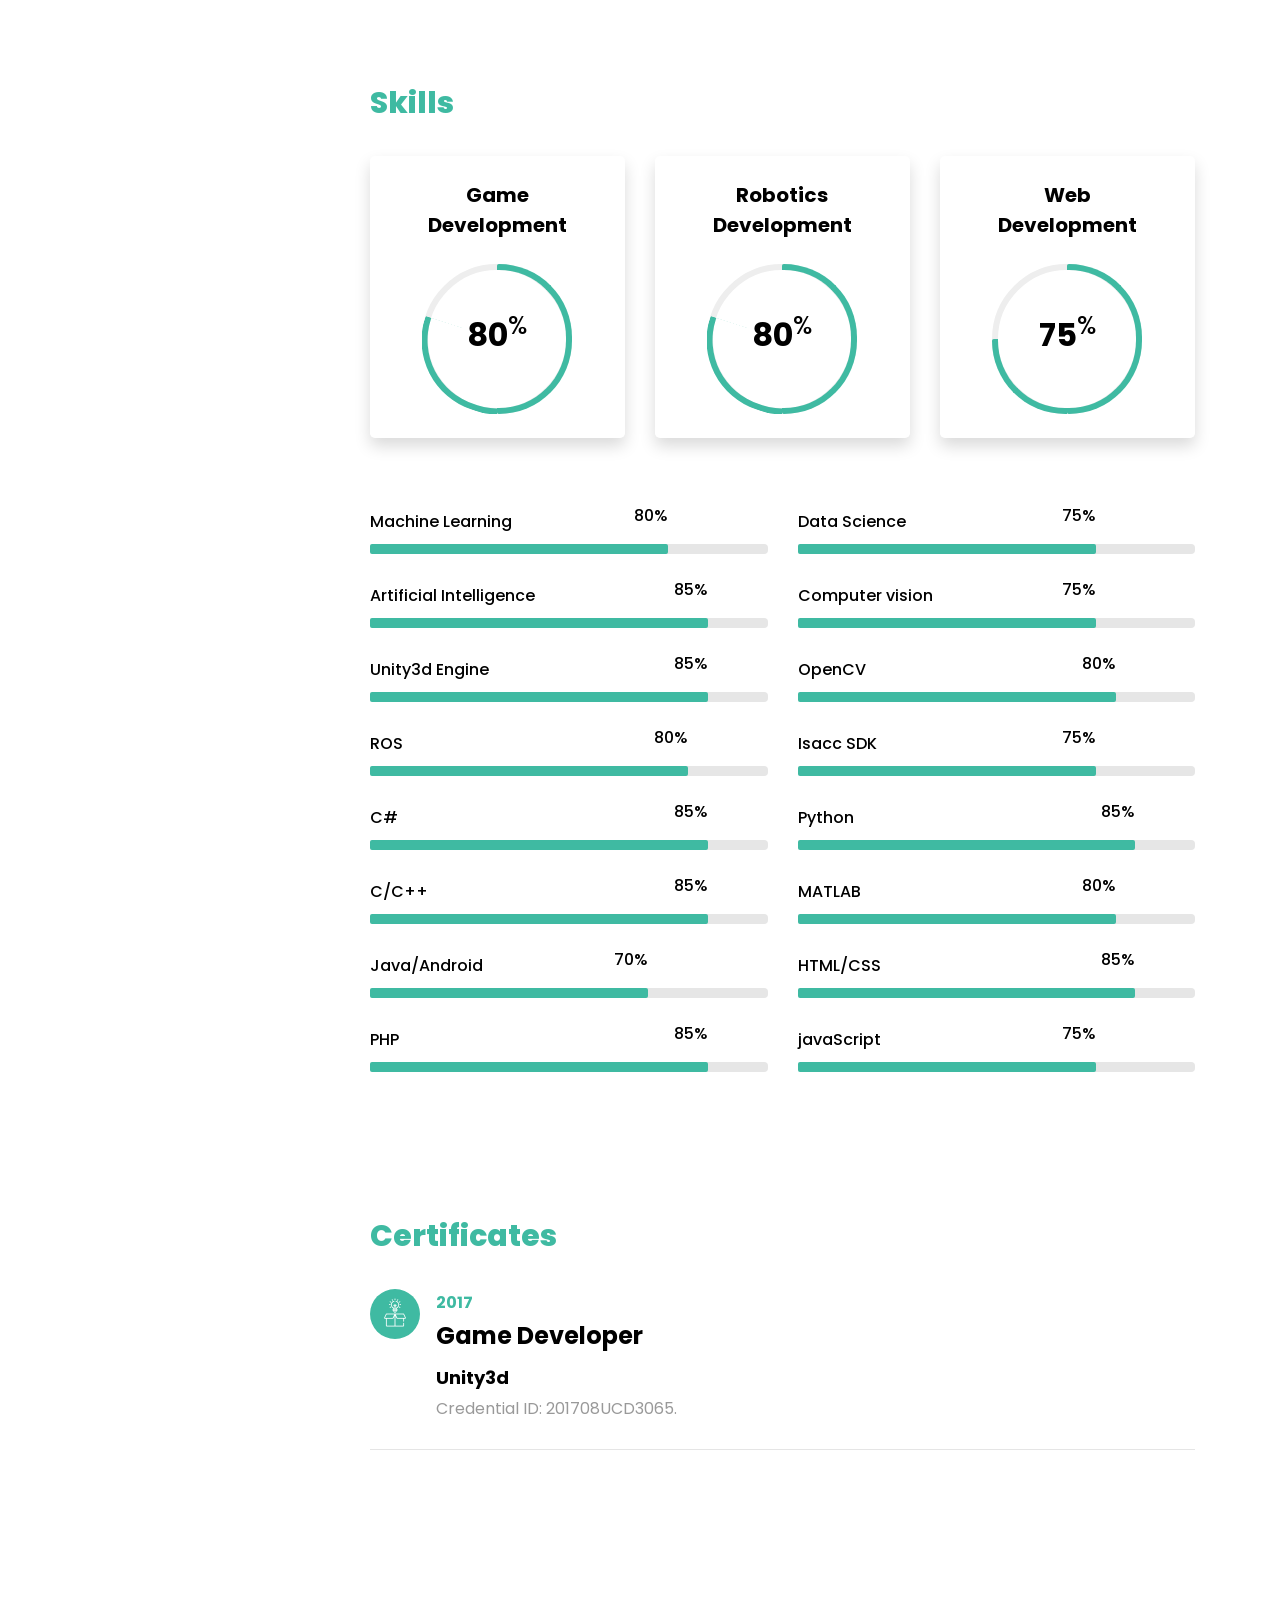
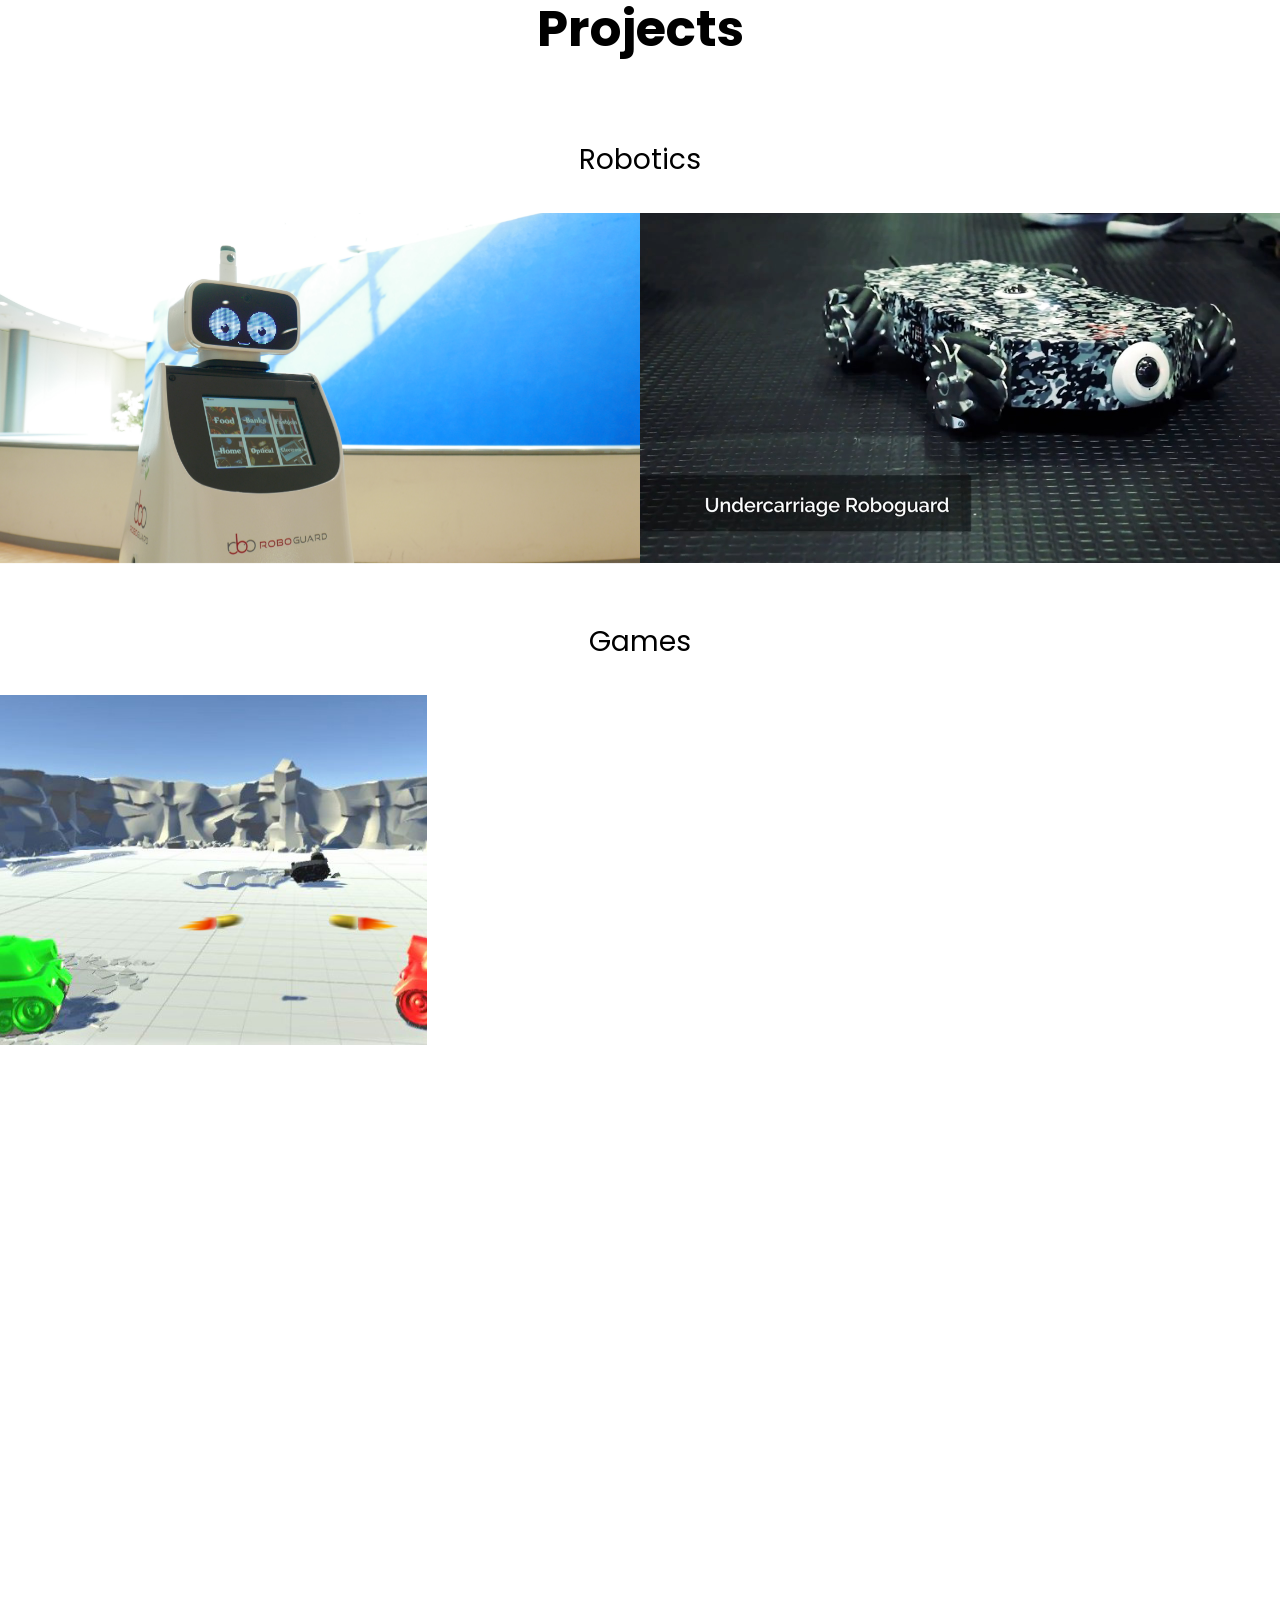
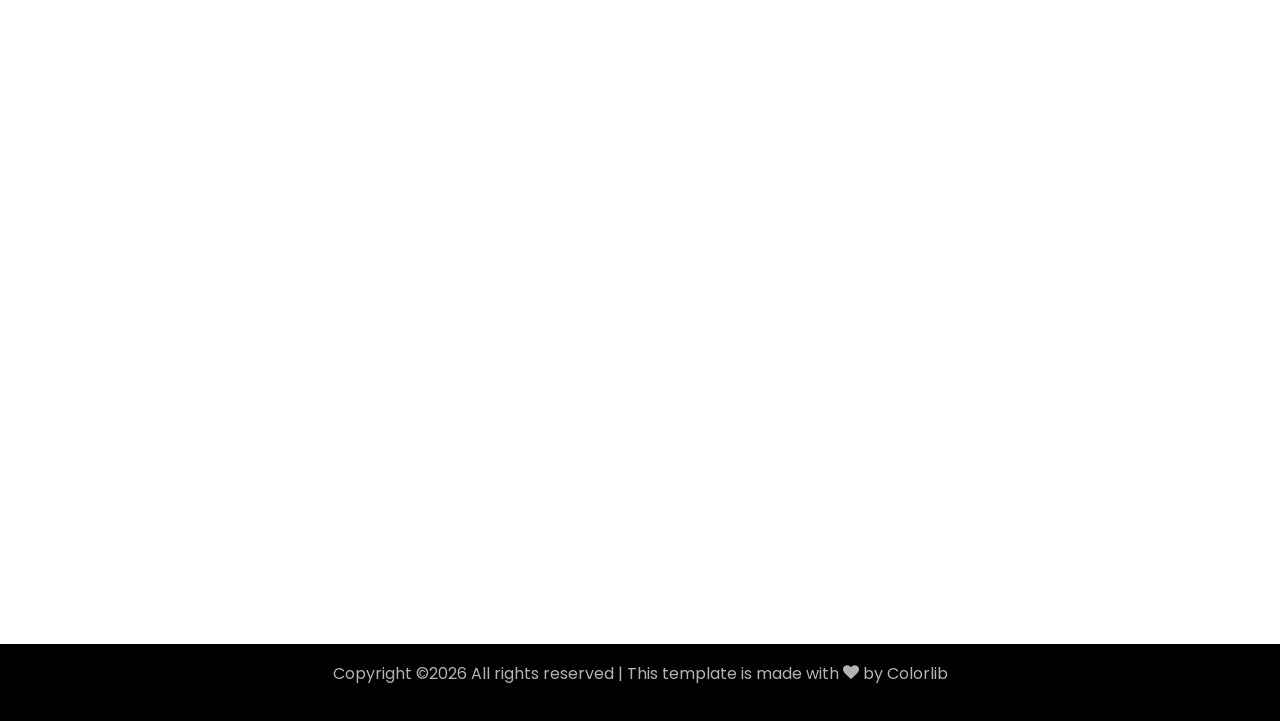
==== commit 9c71c140: "Update index.html" ====
--- a/index.html
+++ b/index.html
@@ -55,7 +55,7 @@
 								  <span
 								     class="txt-rotate"
 								     data-period="2000"
-								     data-rotate='[ "Robot Software Developer", "Game Developer", "Web Developer" ]'></span>
+								     data-rotate='[ "Robotics Engineer", "Game Developer", "Web Developer" ]'></span>
 								</h2>
 							</div>
             </div>
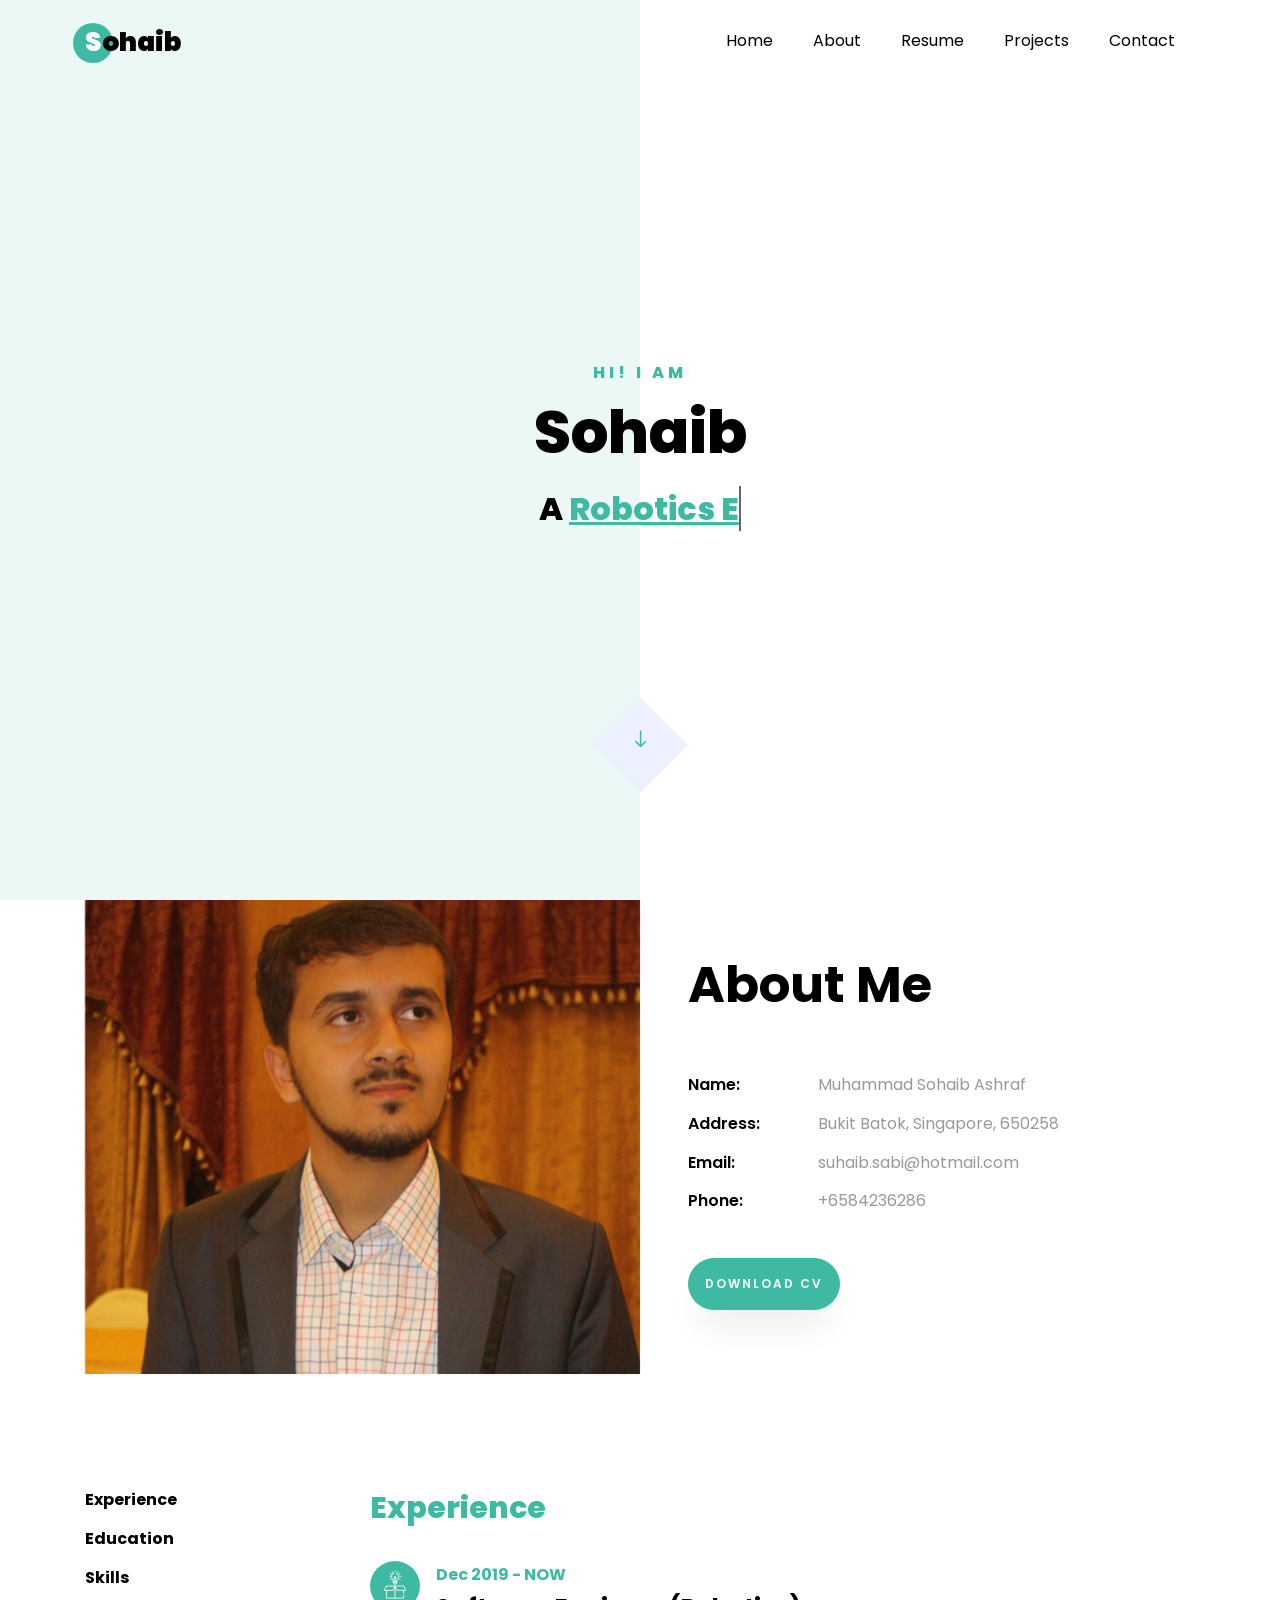
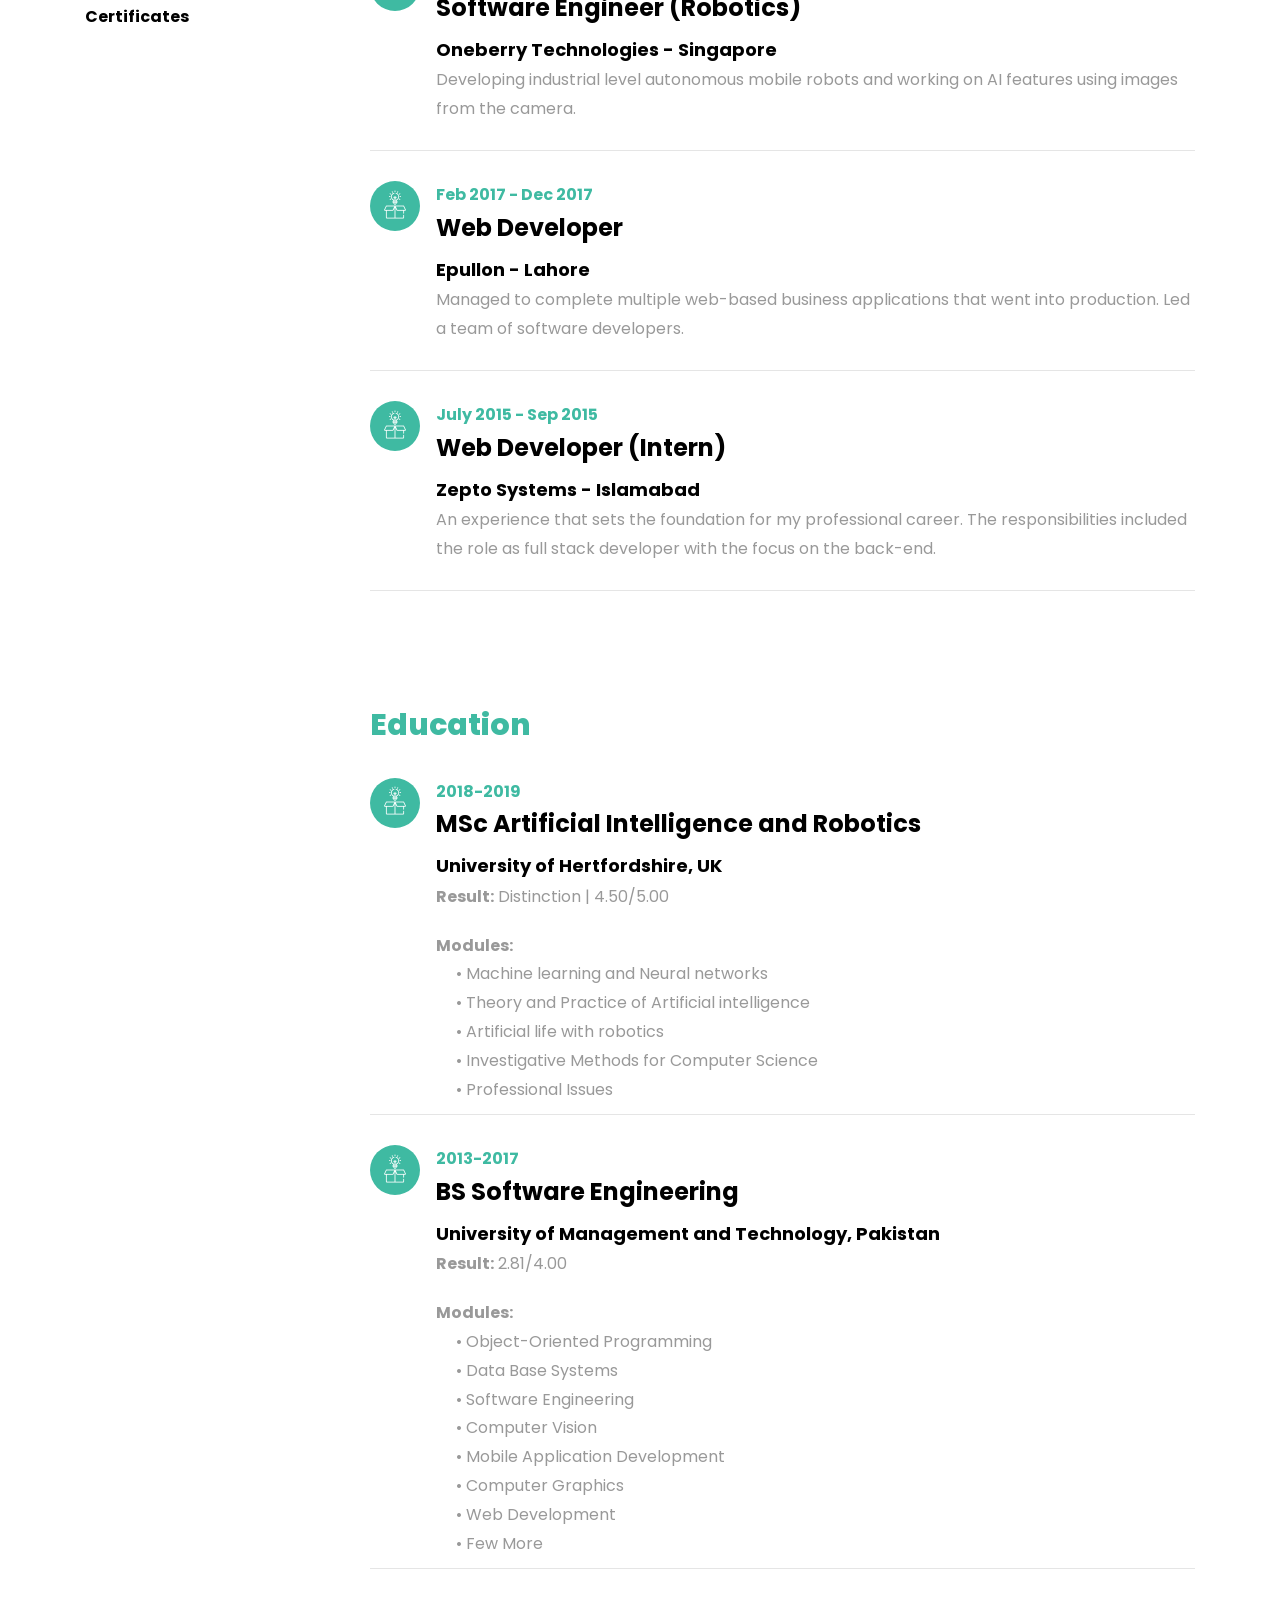
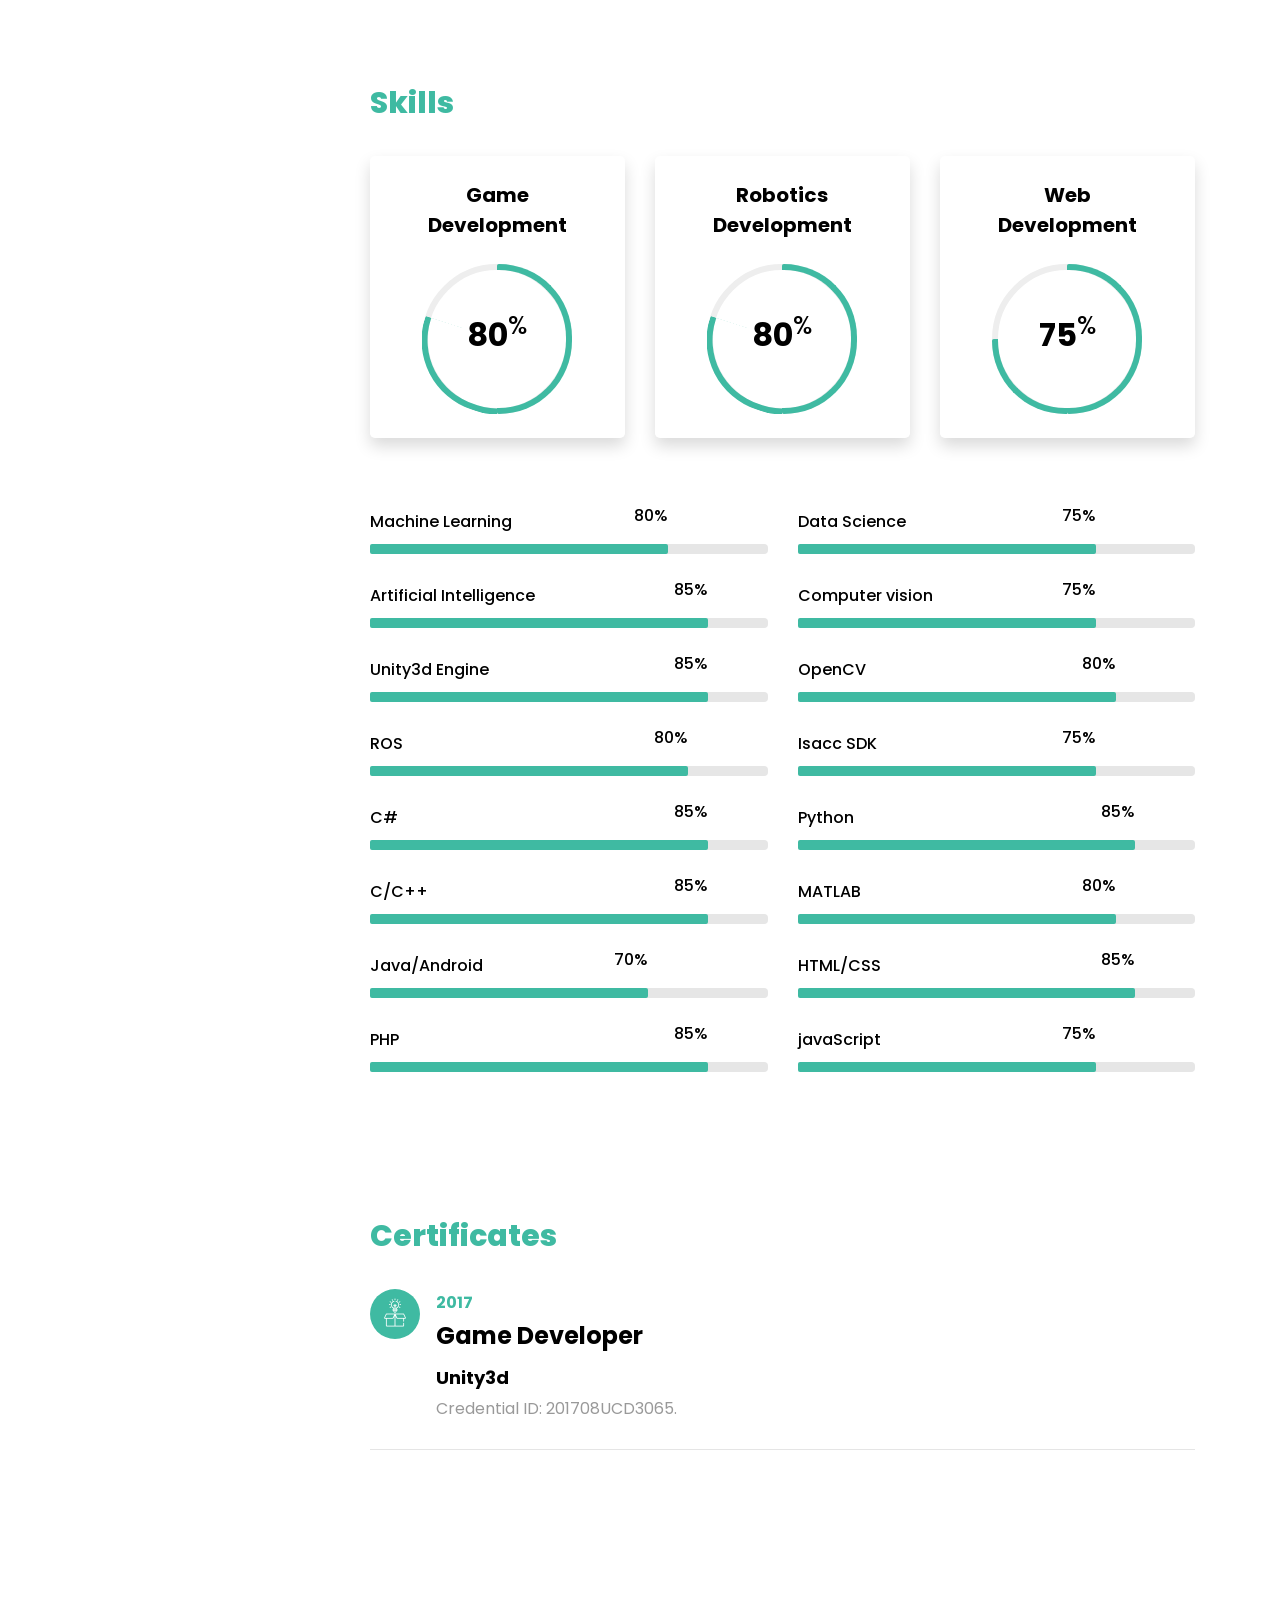
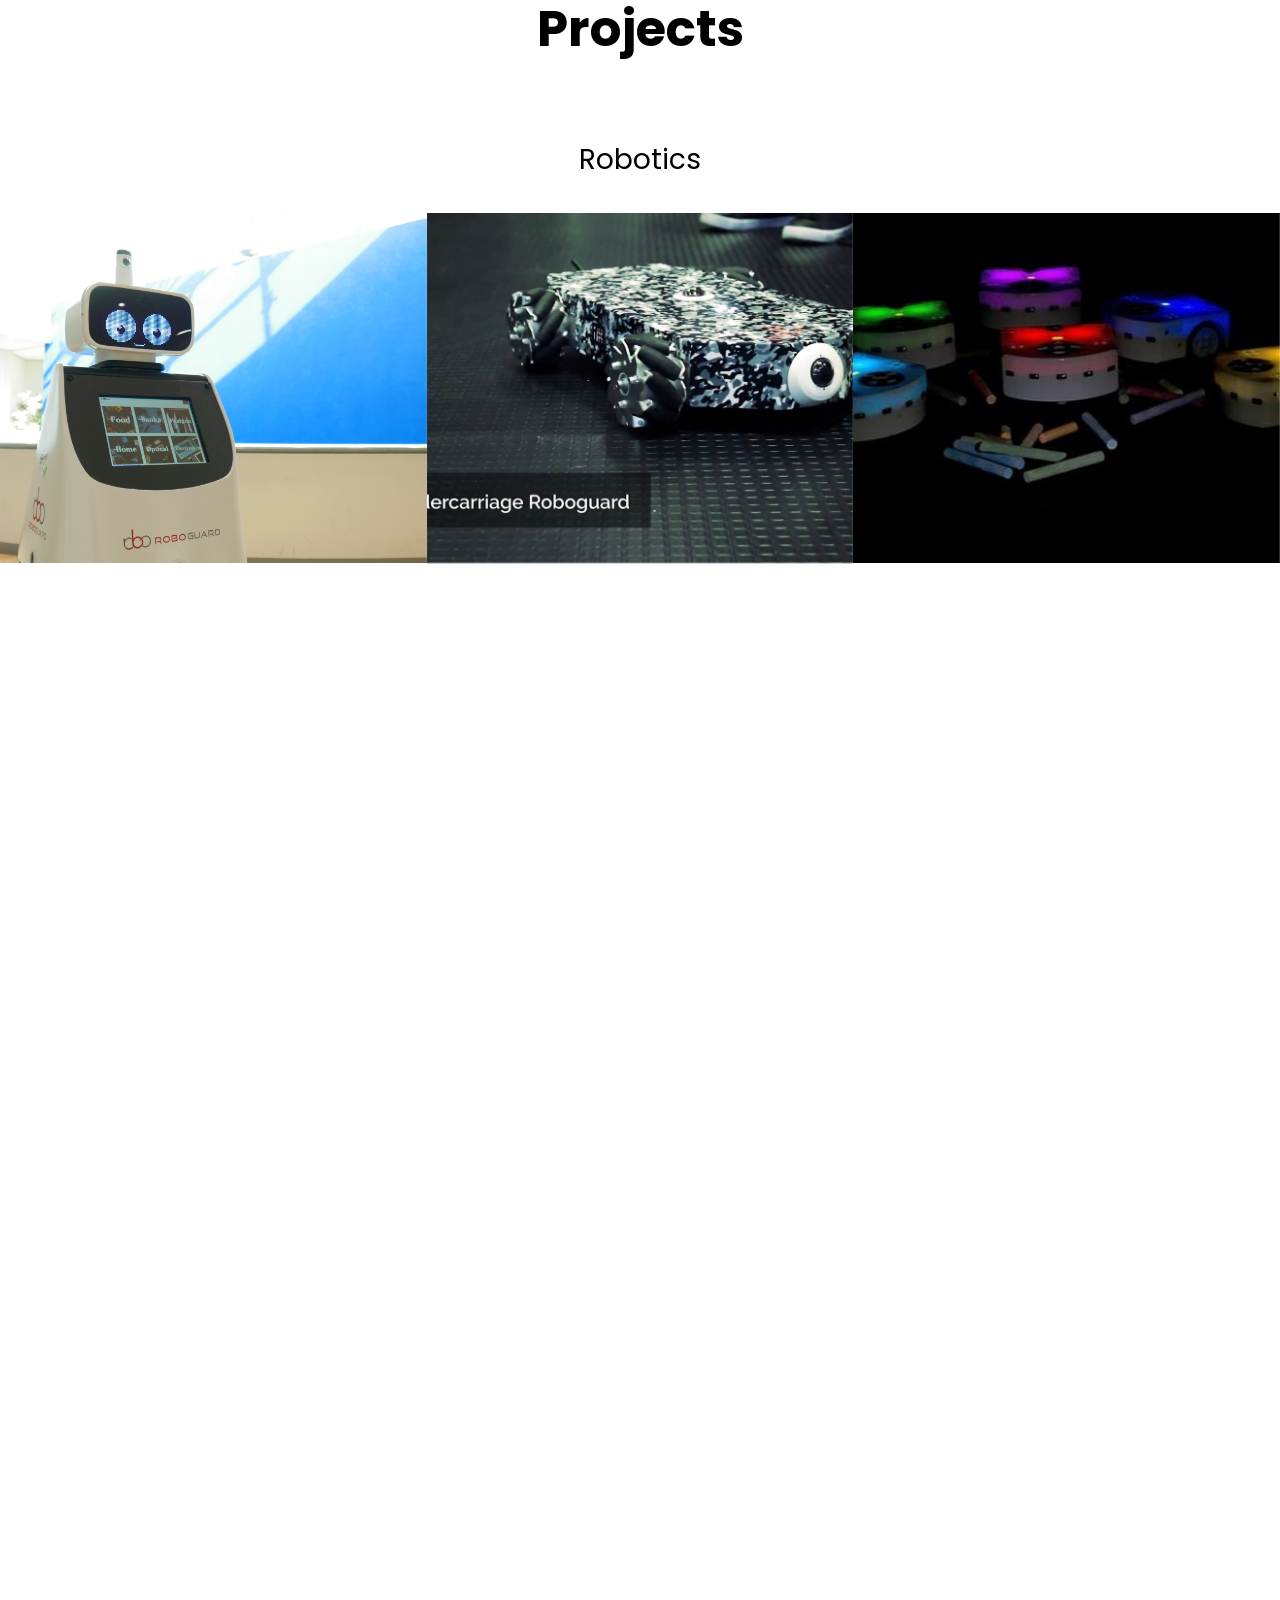
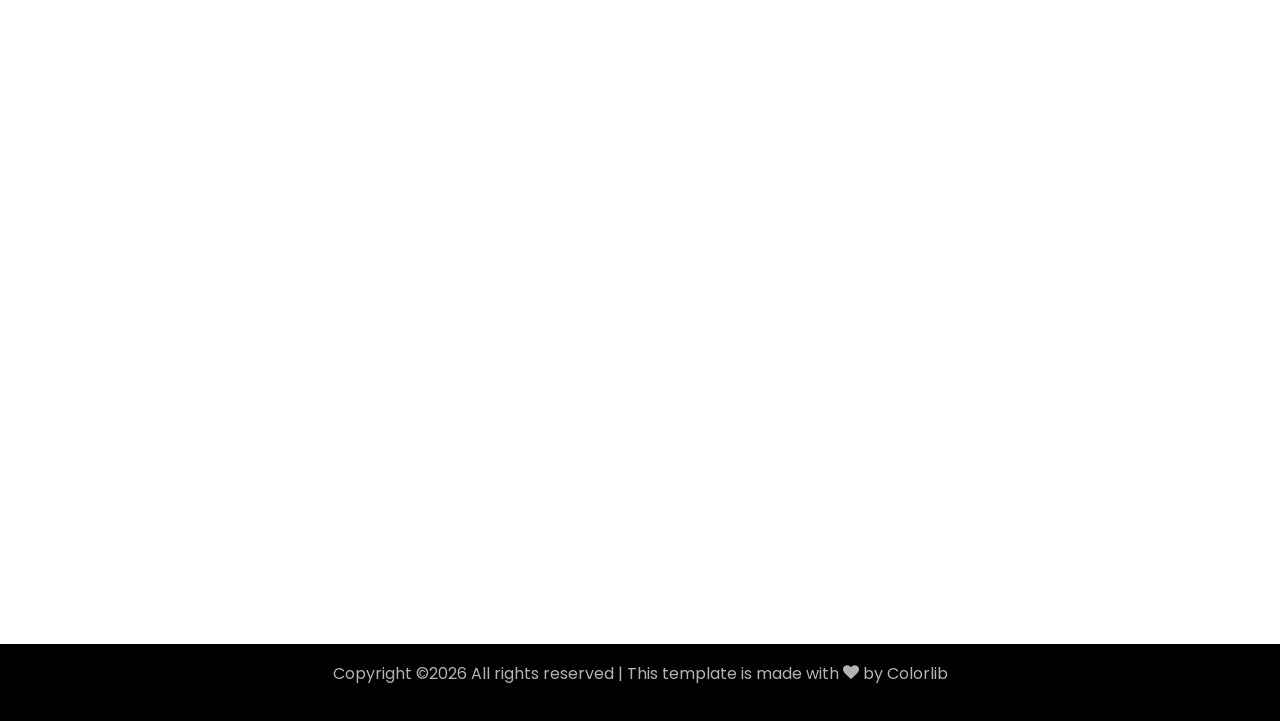
==== commit ab0f646a: "Adding Project Fusion Fission Dynamics" ====
--- a/index.html
+++ b/index.html
@@ -473,7 +473,7 @@
 			  </div>			  
 		</div>
 		<div class="row no-gutters">
-			<div class="col-md-6">
+			<div class="col-md-4">
 				<a href="kenOB1">
 					<div class="project img ftco-animate d-flex justify-content-center align-items-center" style="background-image: url(images/KO2.jpg);">
 						<div class="overlay"></div>
@@ -483,12 +483,22 @@
 					</div>
 				</a>
 			</div>
-			<div class="col-md-6">
+			<div class="col-md-4">
 				<a href="sidewalk-robot">
 					<div class="project img ftco-animate d-flex justify-content-center align-items-center" style="background-image: url(images/sw0.jpg);">
 						<div class="overlay"></div>
 						<div class="text text-center p-4">
 							<h3>Sidewalk Robot</h3>
+						</div>
+					</div>
+				</a>
+			</div>
+			<div class="col-md-4">
+				<a href="sidewalk-robot">
+					<div class="project img ftco-animate d-flex justify-content-center align-items-center" style="background-image: url(images/FFD0.jpg);">
+						<div class="overlay"></div>
+						<div class="text text-center p-4">
+							<h3>Fusion Fission Dynamics</h3>
 						</div>
 					</div>
 				</a>
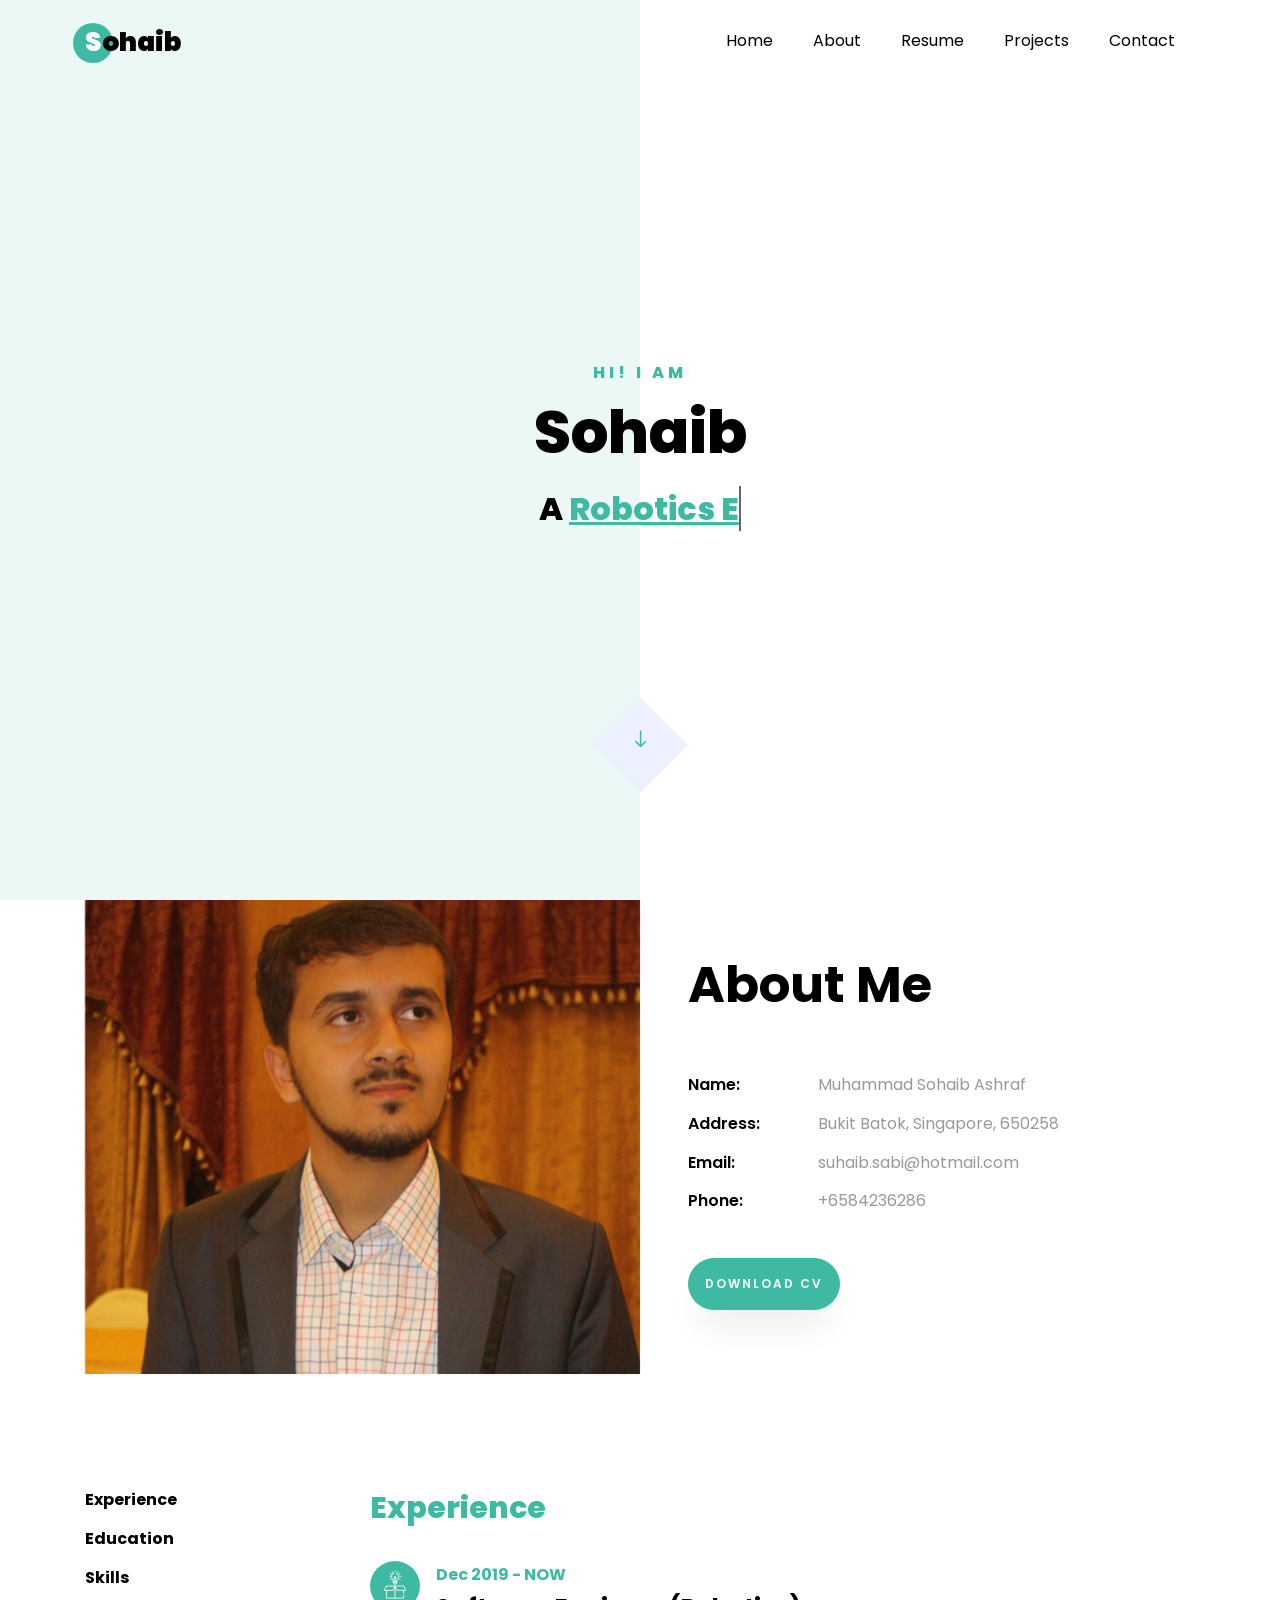
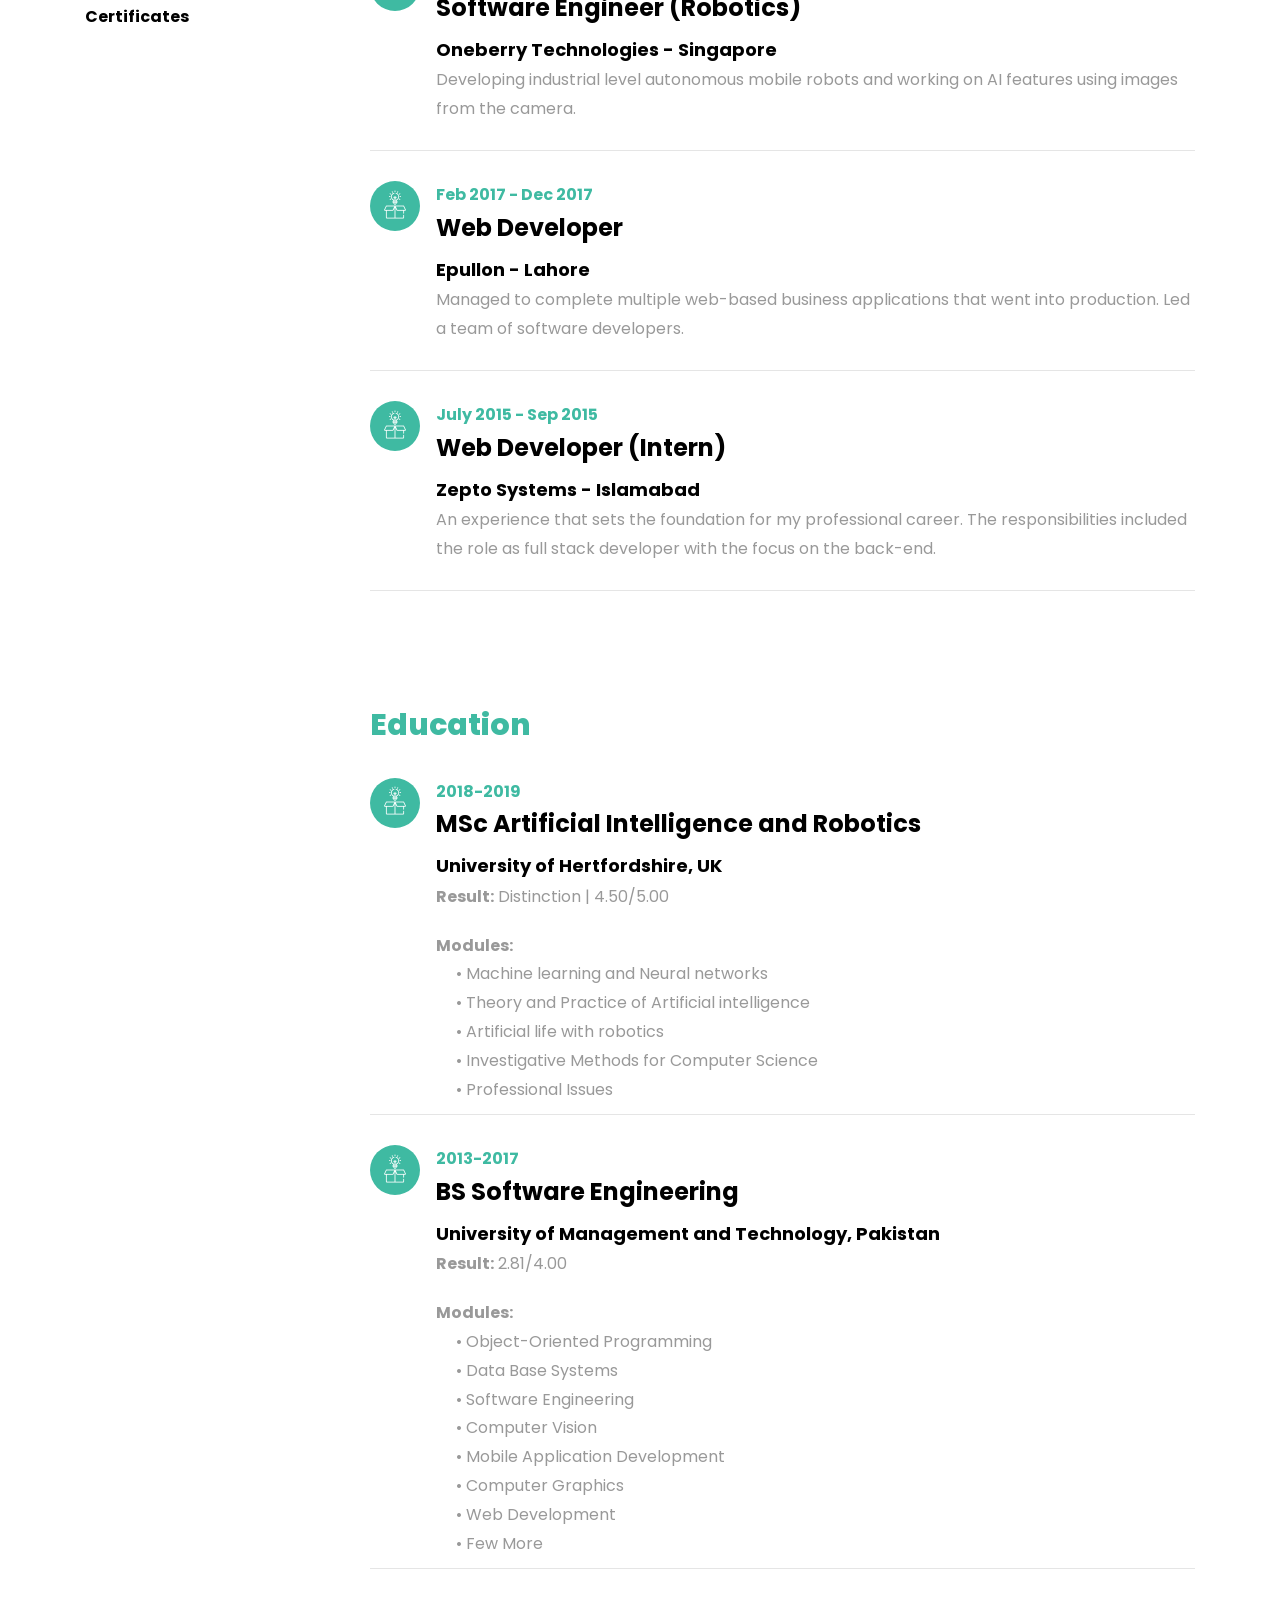
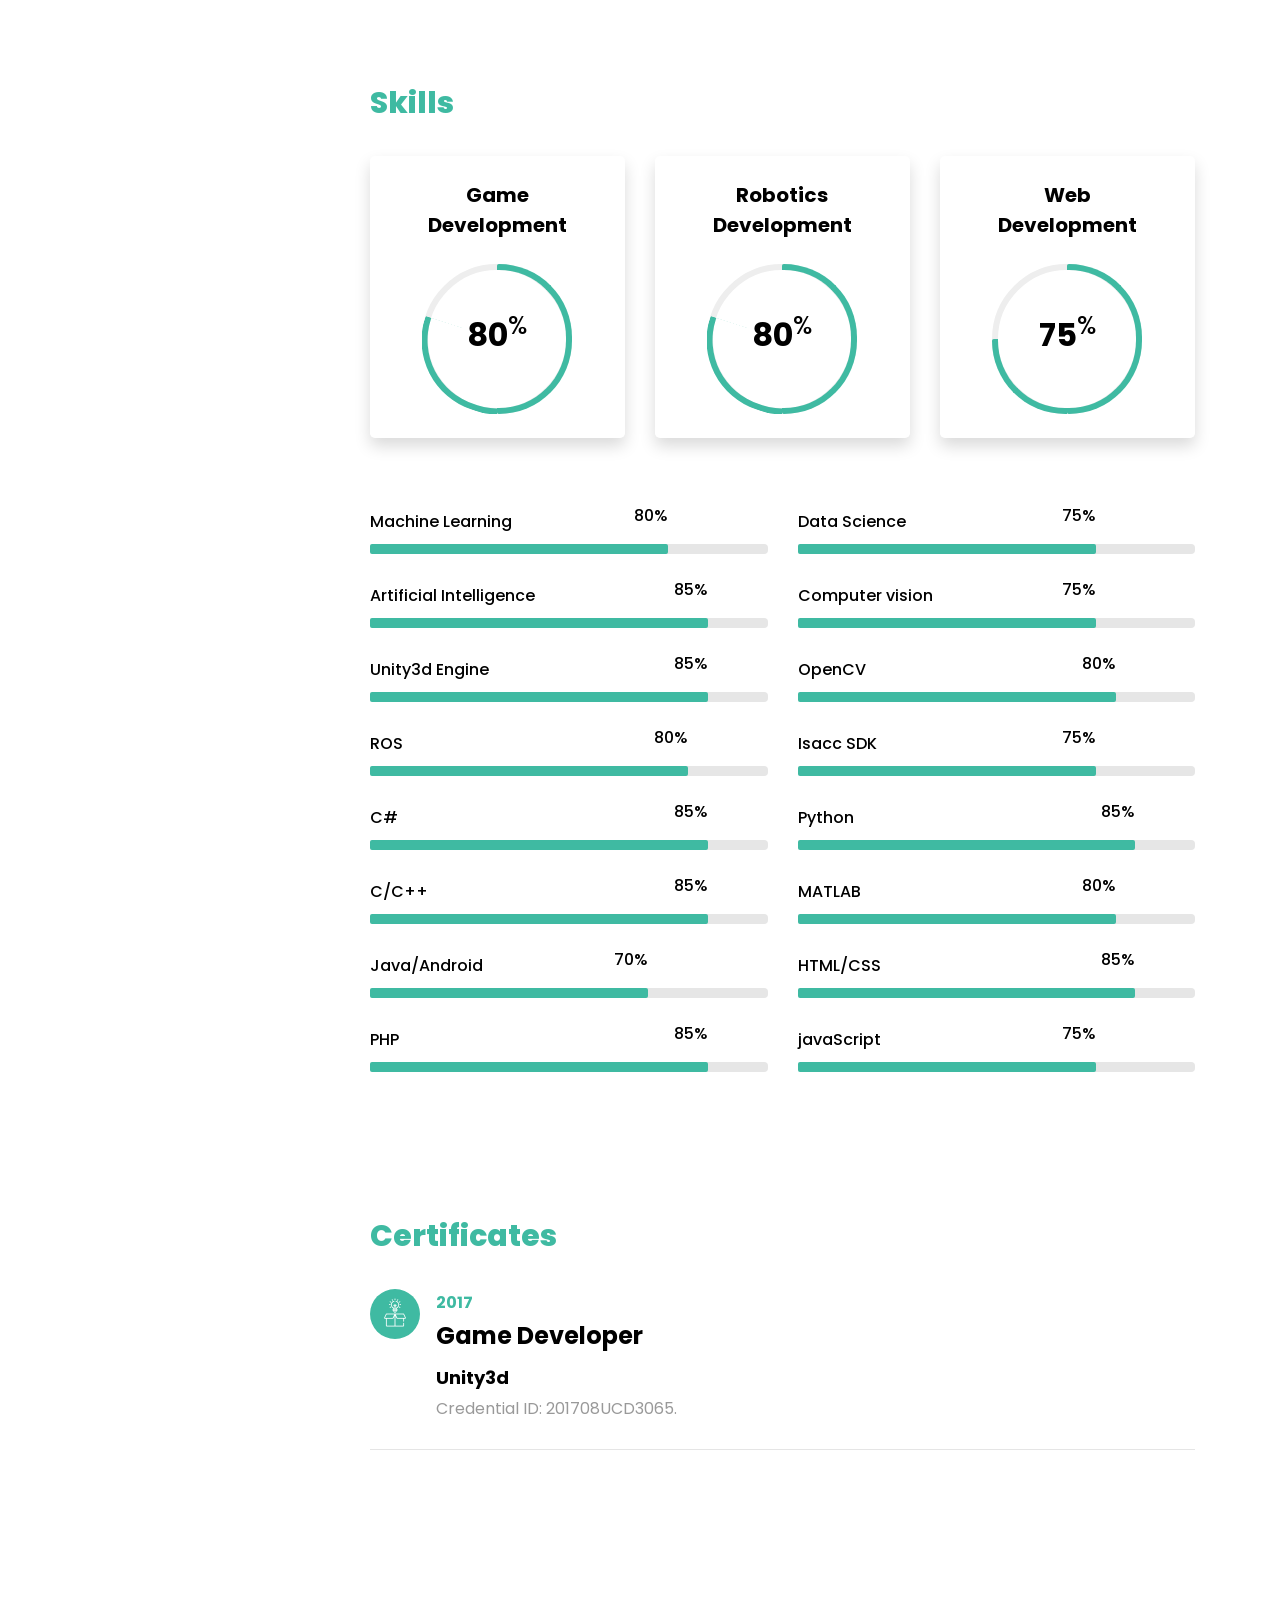
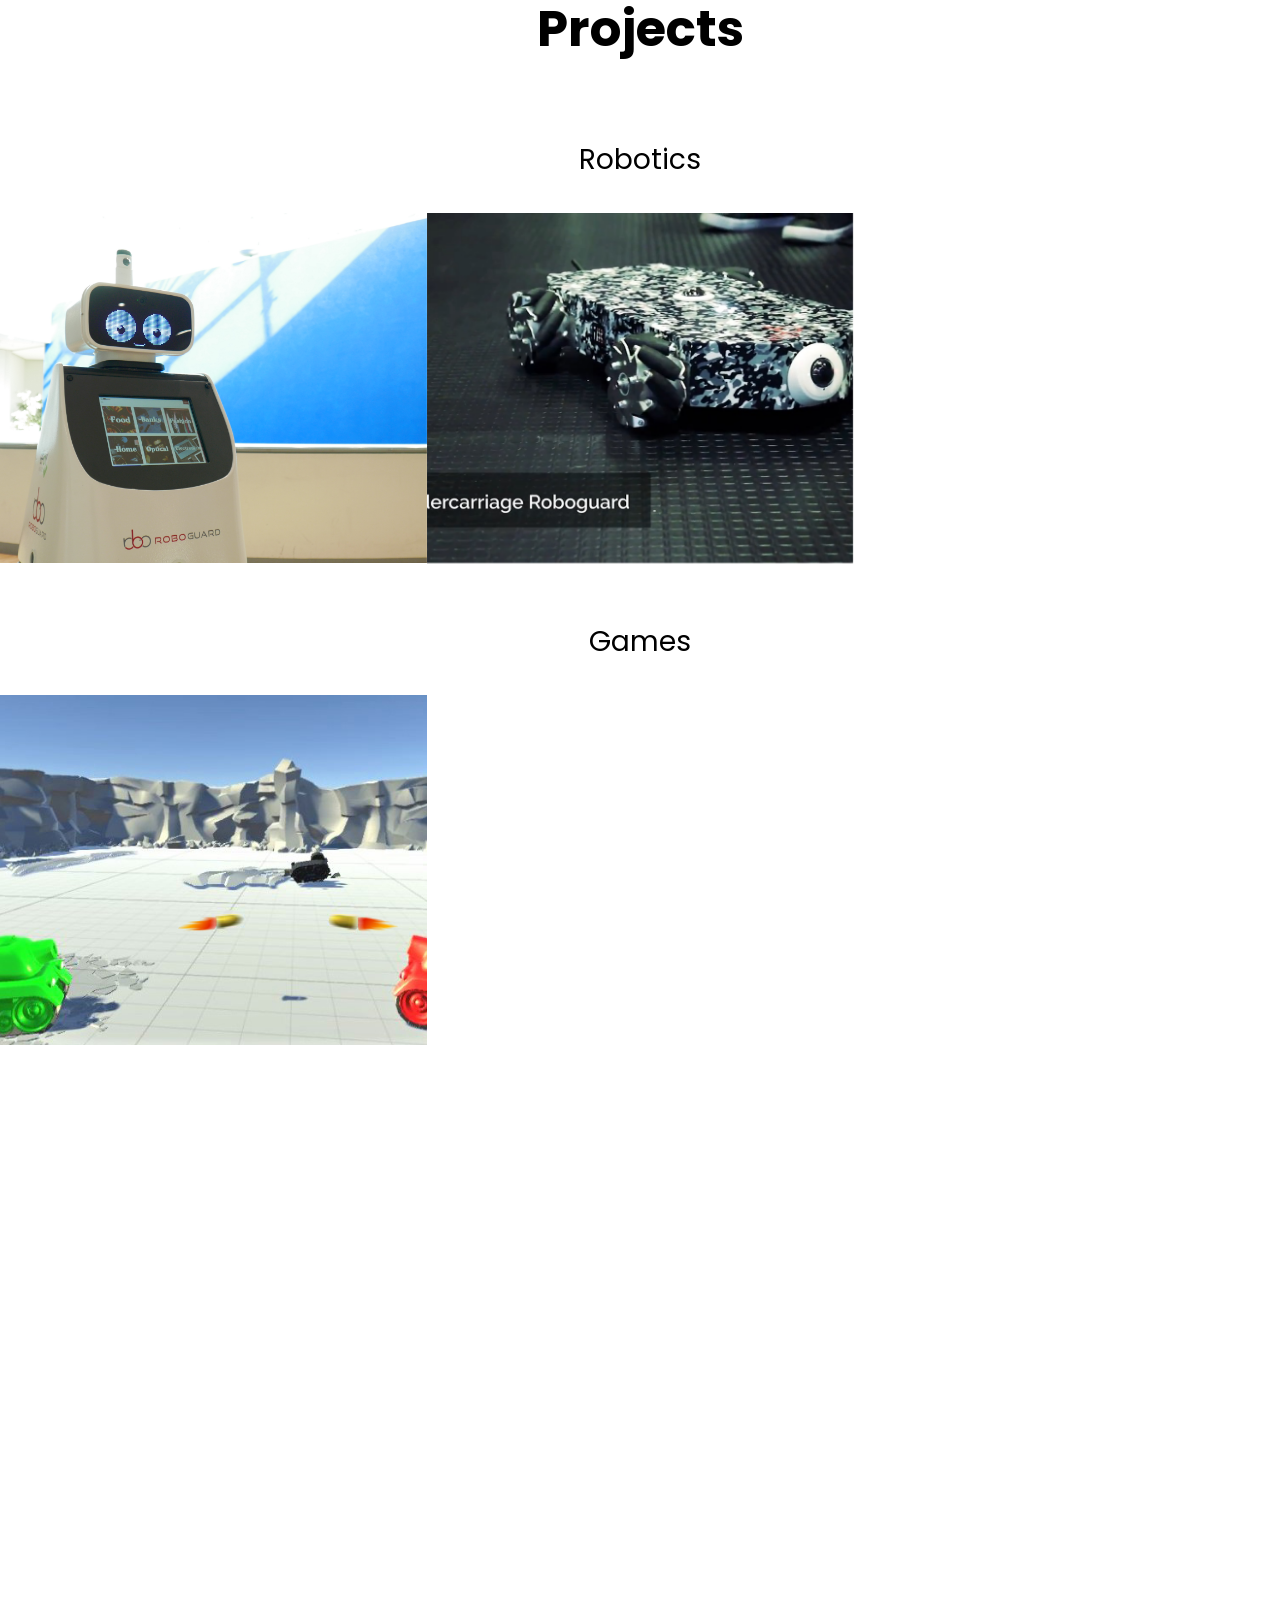
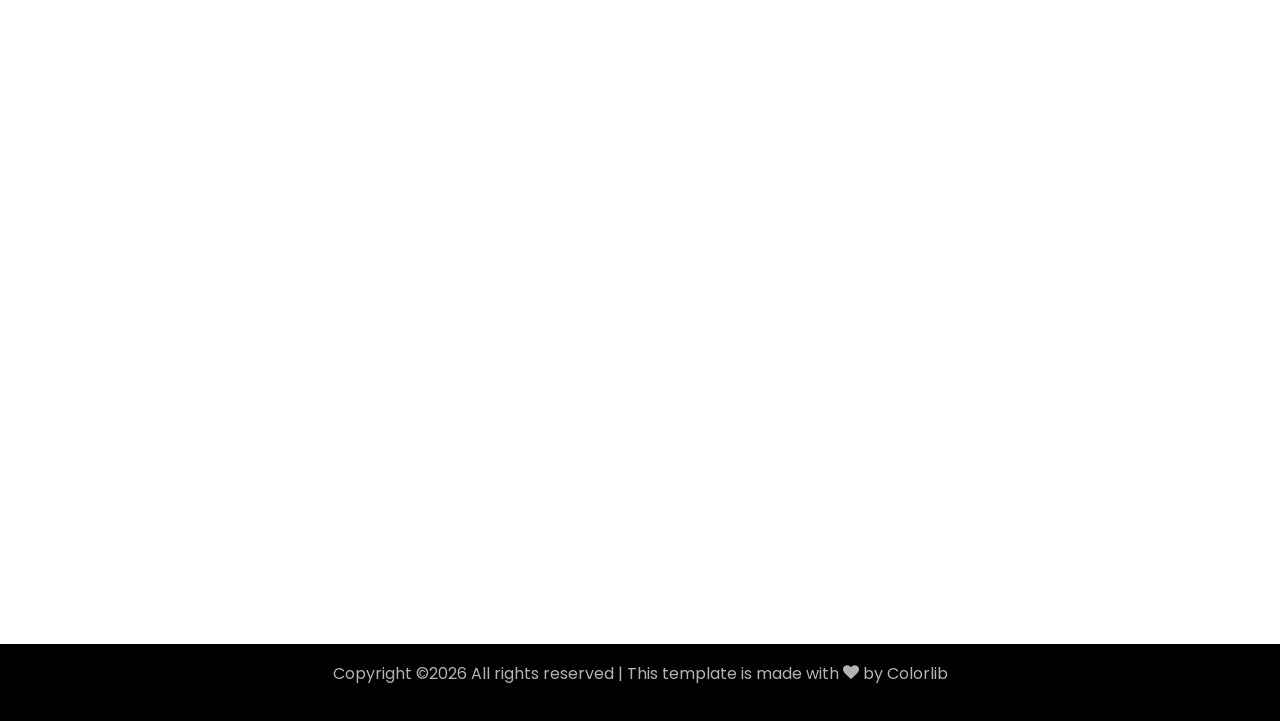
==== commit 5ebf0bb8: "Setting Other pages FFD" ====
--- a/index.html
+++ b/index.html
@@ -494,7 +494,7 @@
 				</a>
 			</div>
 			<div class="col-md-4">
-				<a href="sidewalk-robot">
+				<a href="fusion-fission-dynamics">
 					<div class="project img ftco-animate d-flex justify-content-center align-items-center" style="background-image: url(images/FFD0.jpg);">
 						<div class="overlay"></div>
 						<div class="text text-center p-4">
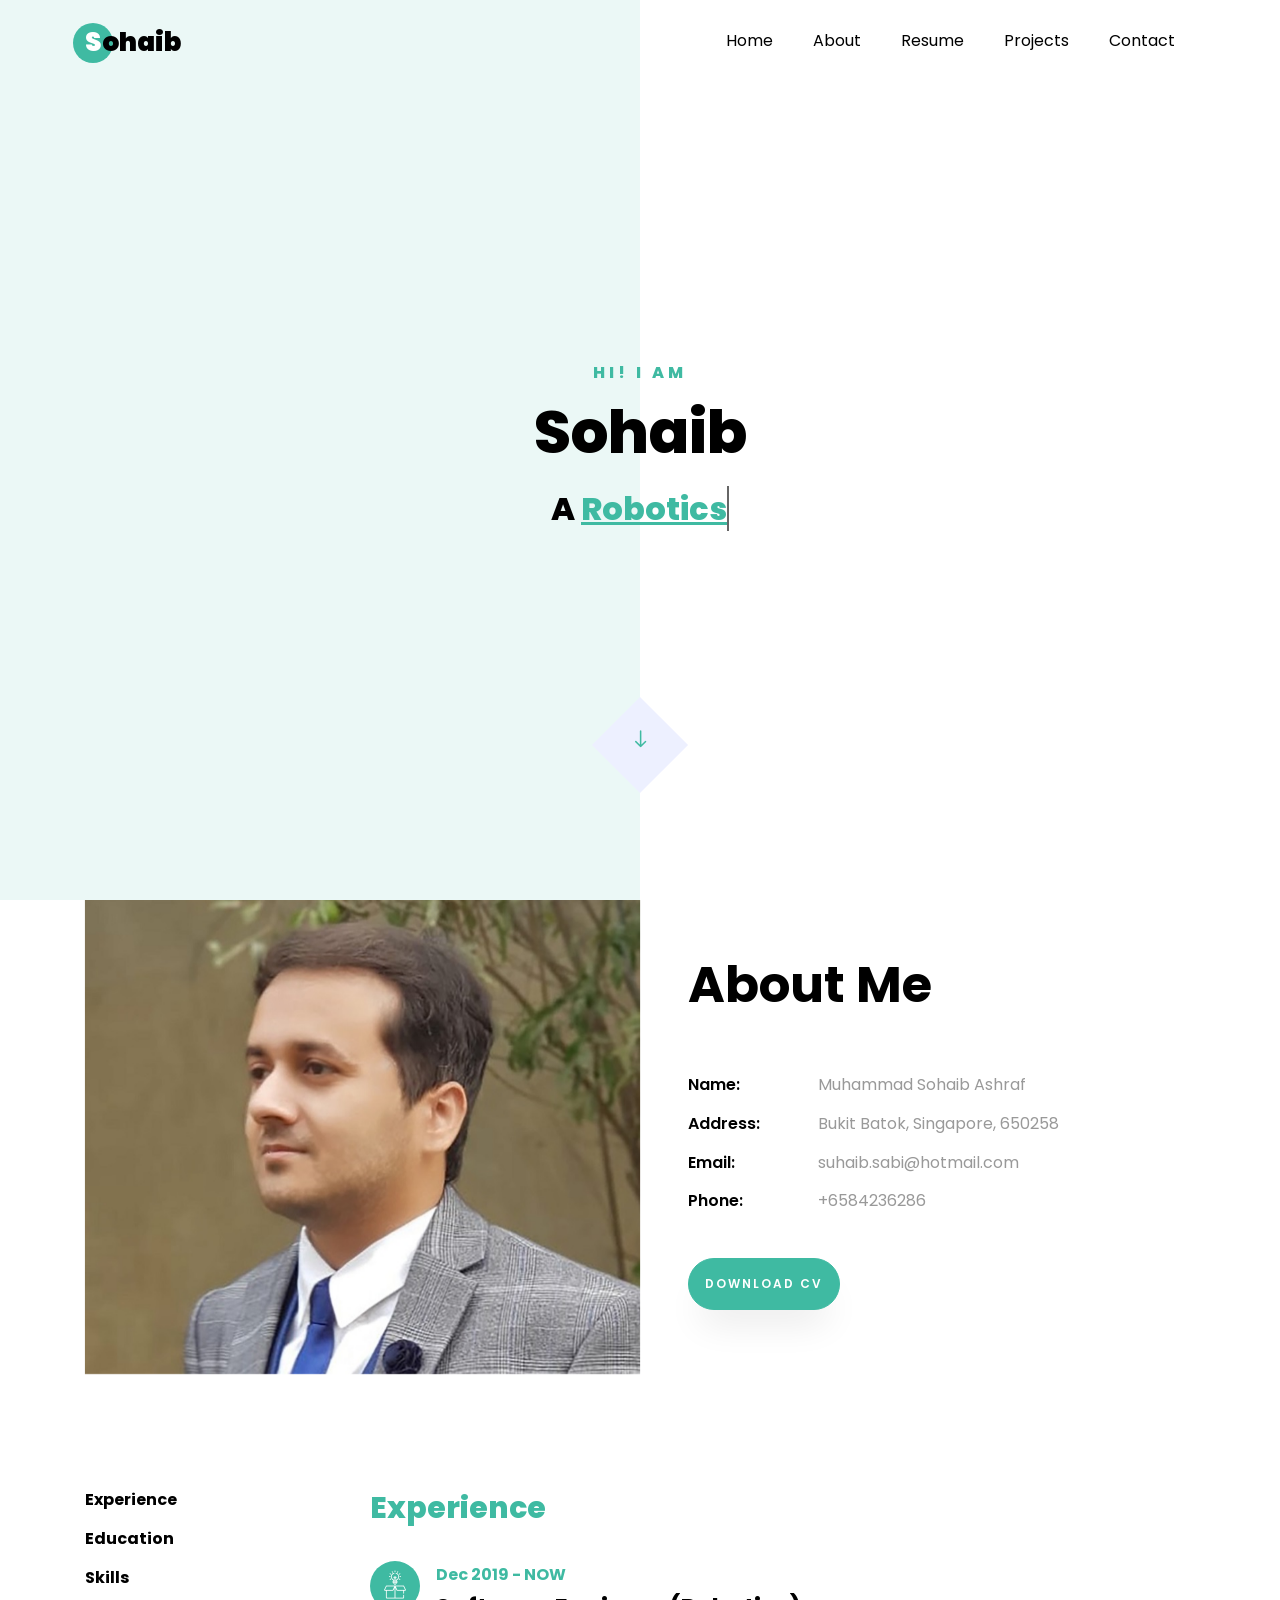
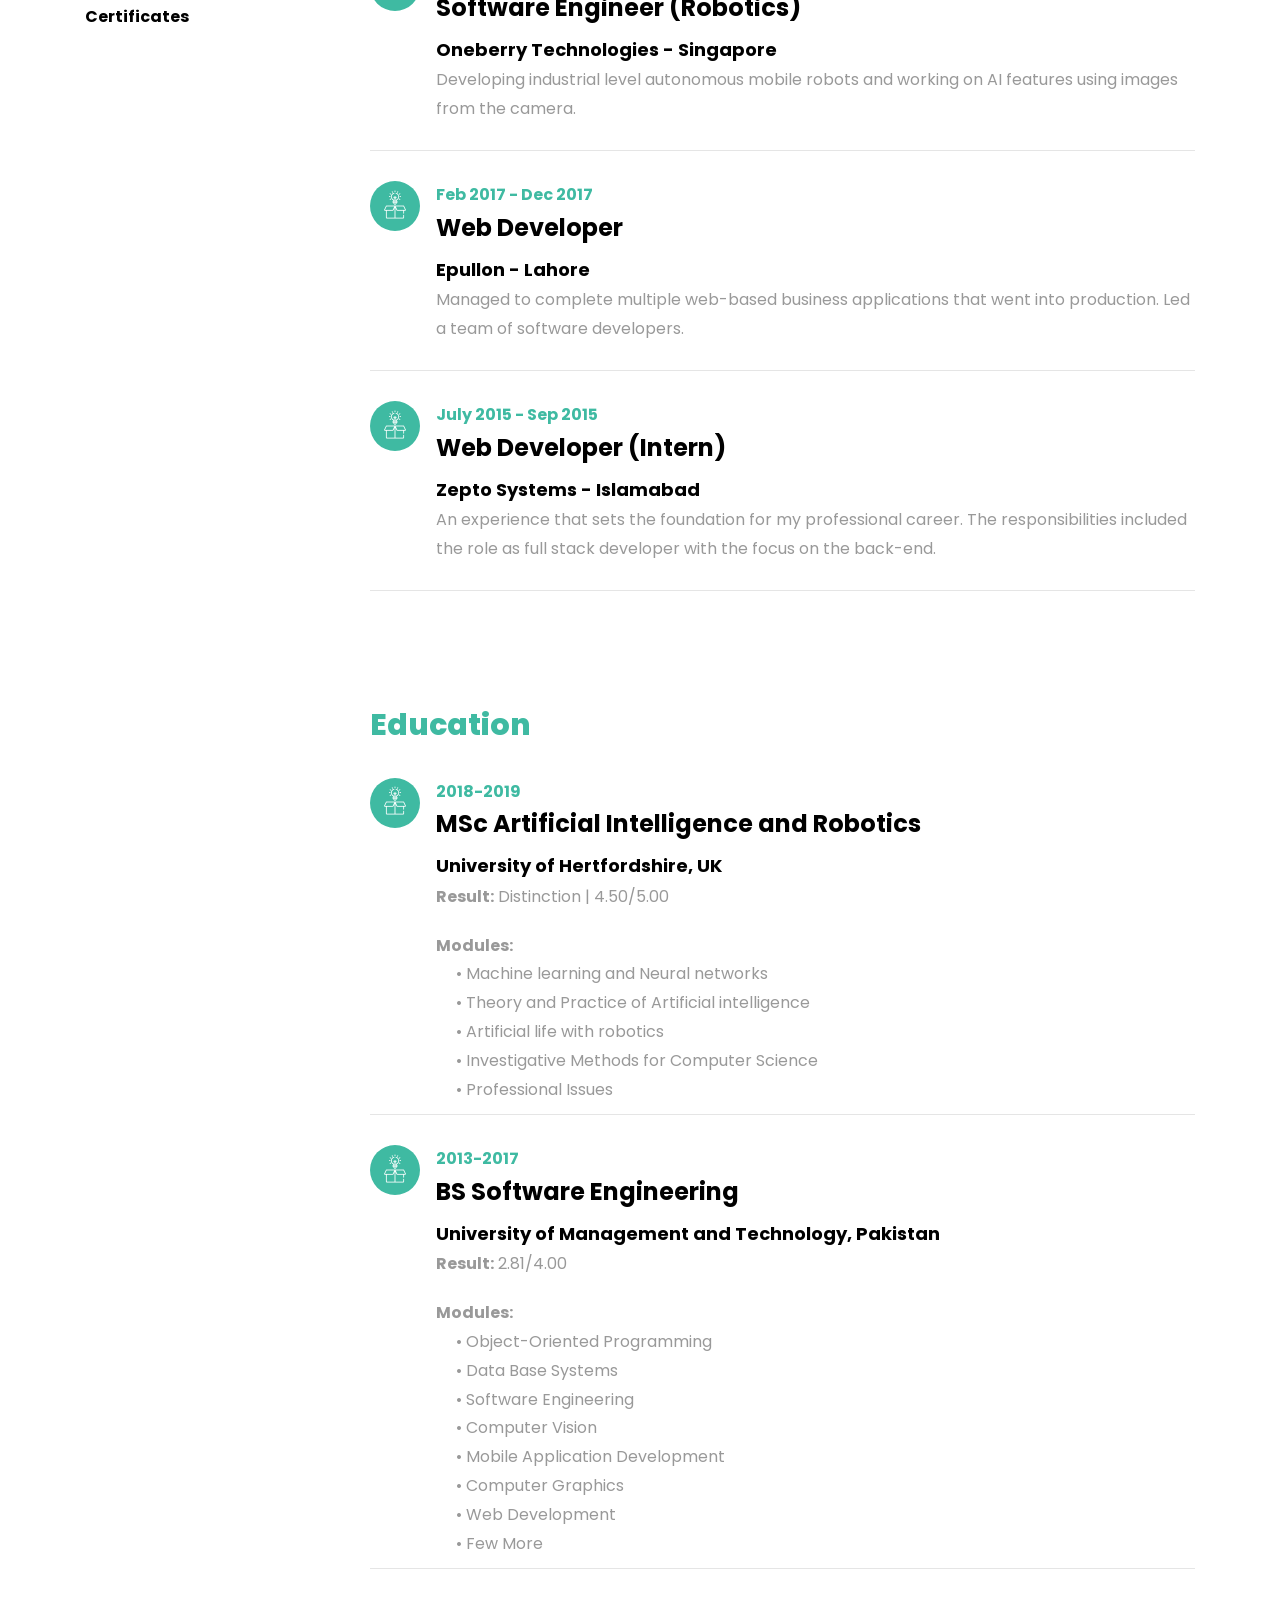
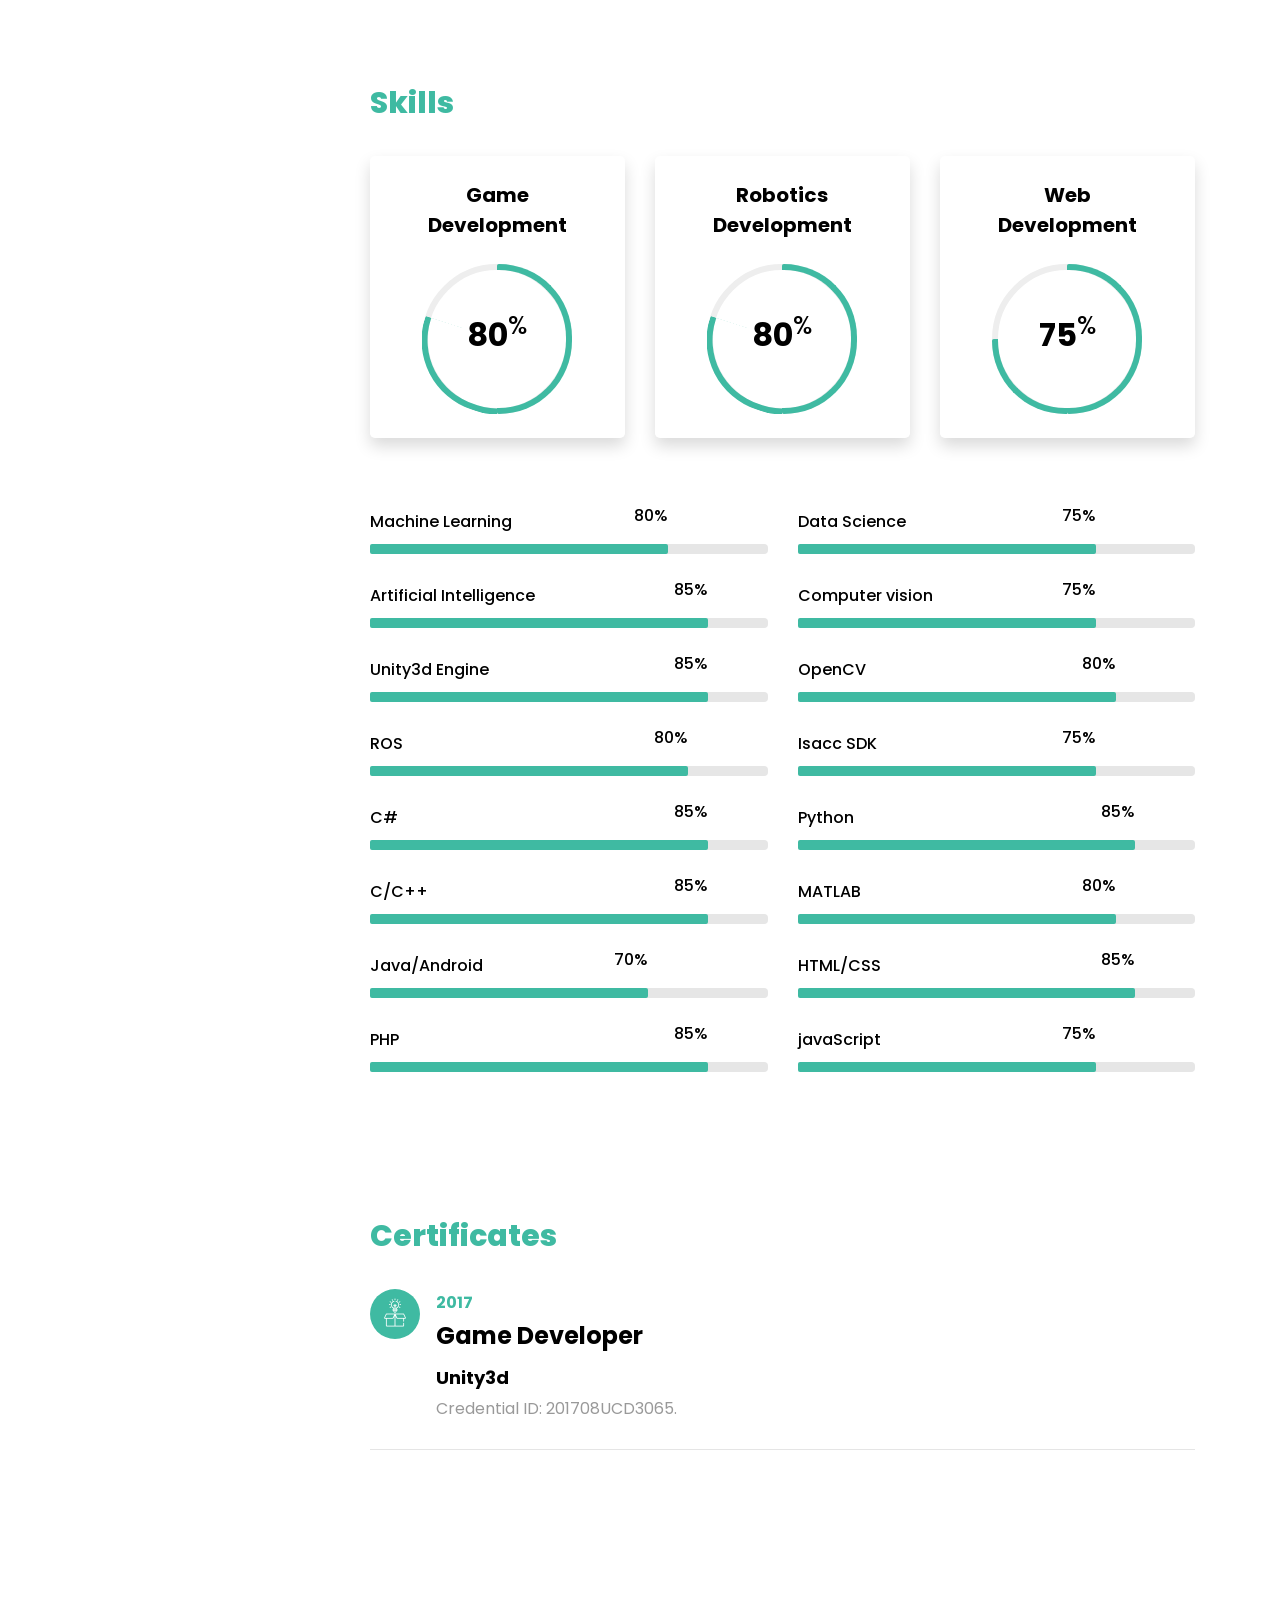
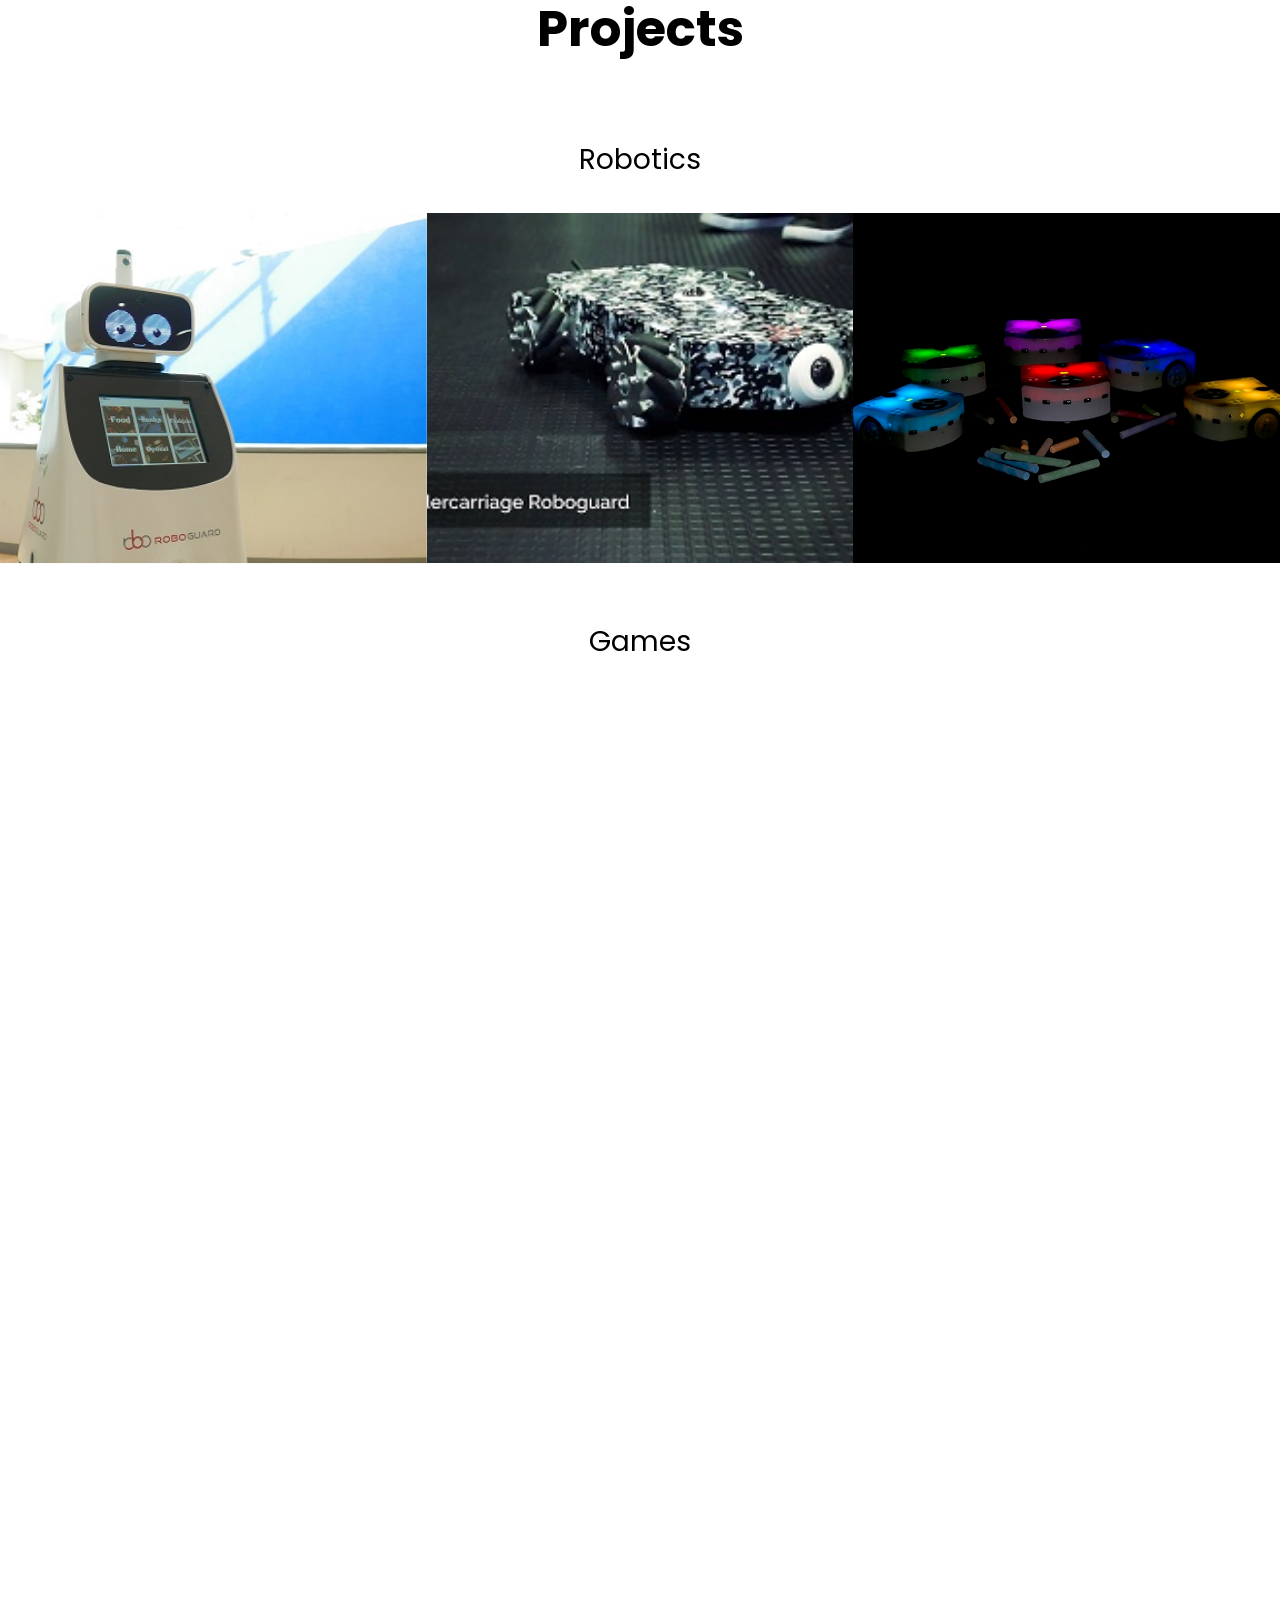
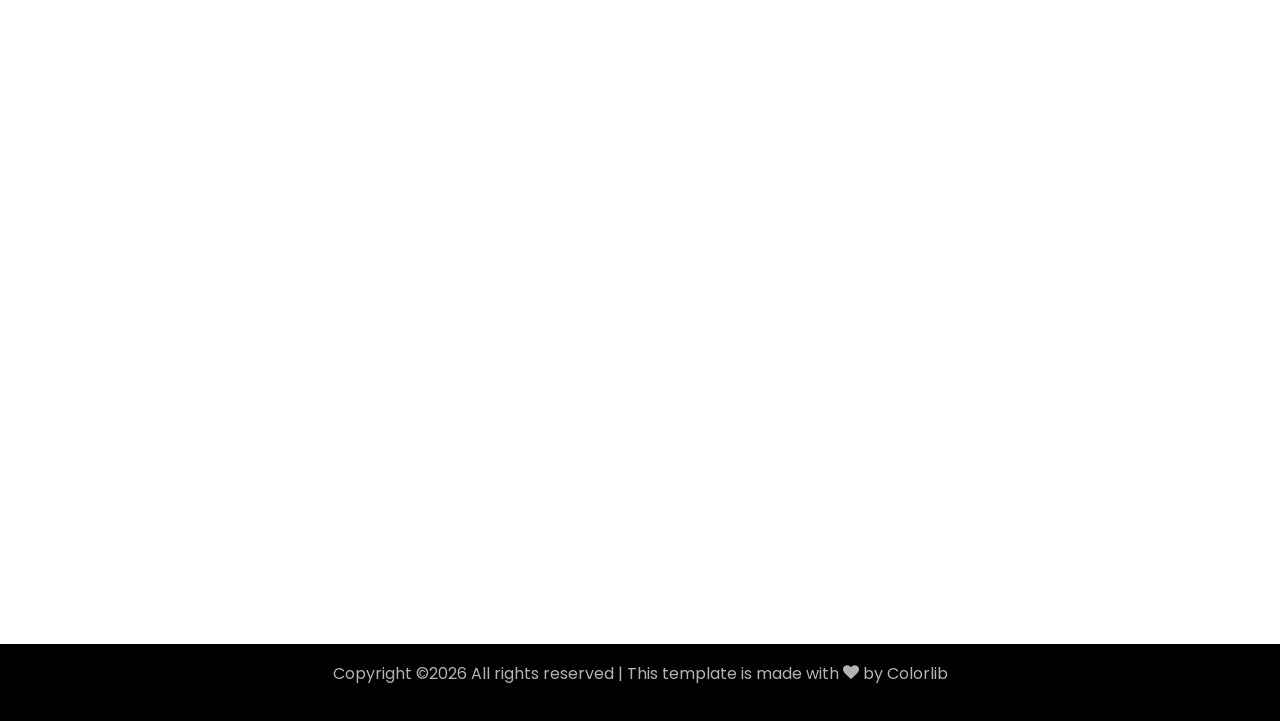
==== commit 06bb3a37: "CV Update" ====
--- a/index.html
+++ b/index.html
@@ -55,7 +55,7 @@
 								  <span
 								     class="txt-rotate"
 								     data-period="2000"
-								     data-rotate='[ "Robotics Engineer", "Game Developer", "Web Developer" ]'></span>
+								     data-rotate='[ "Robotics Engineer", "Game Developer", "Machine Learning Engineer" ]'></span>
 								</h2>
 							</div>
             </div>
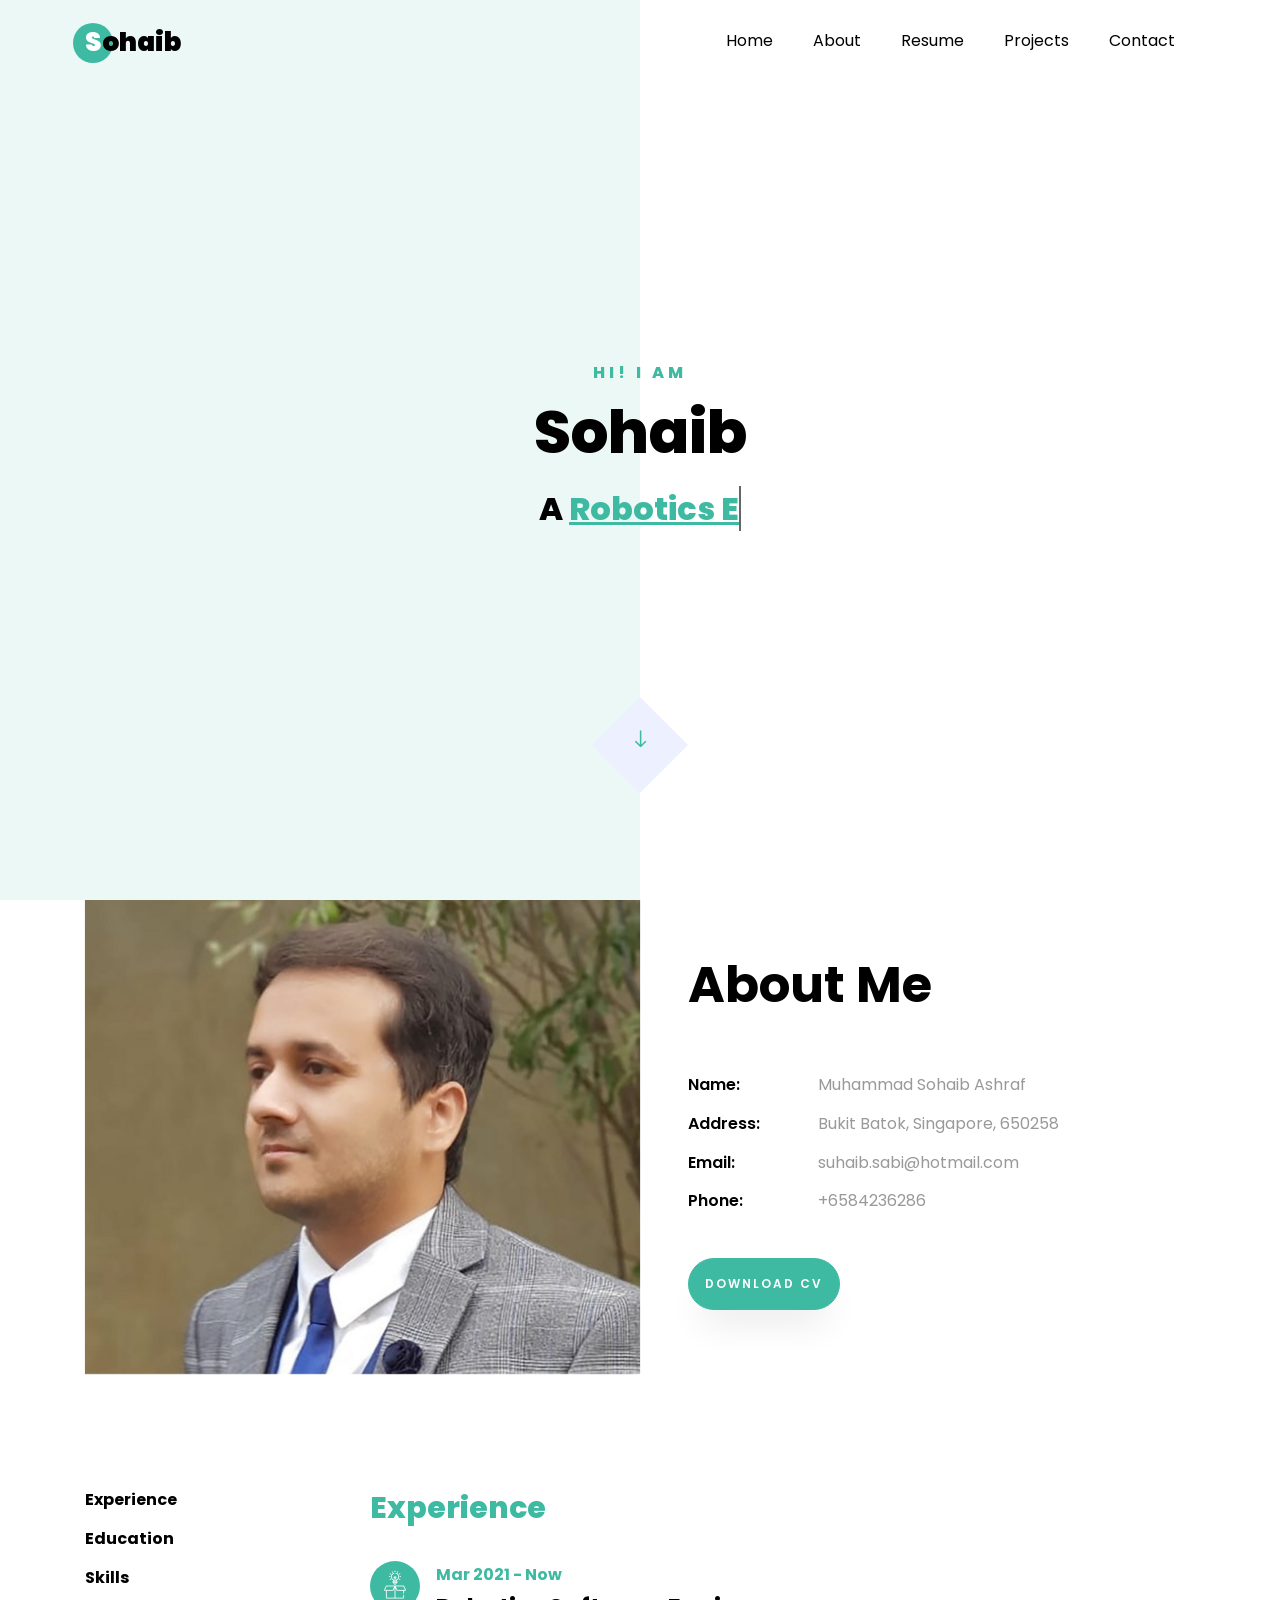
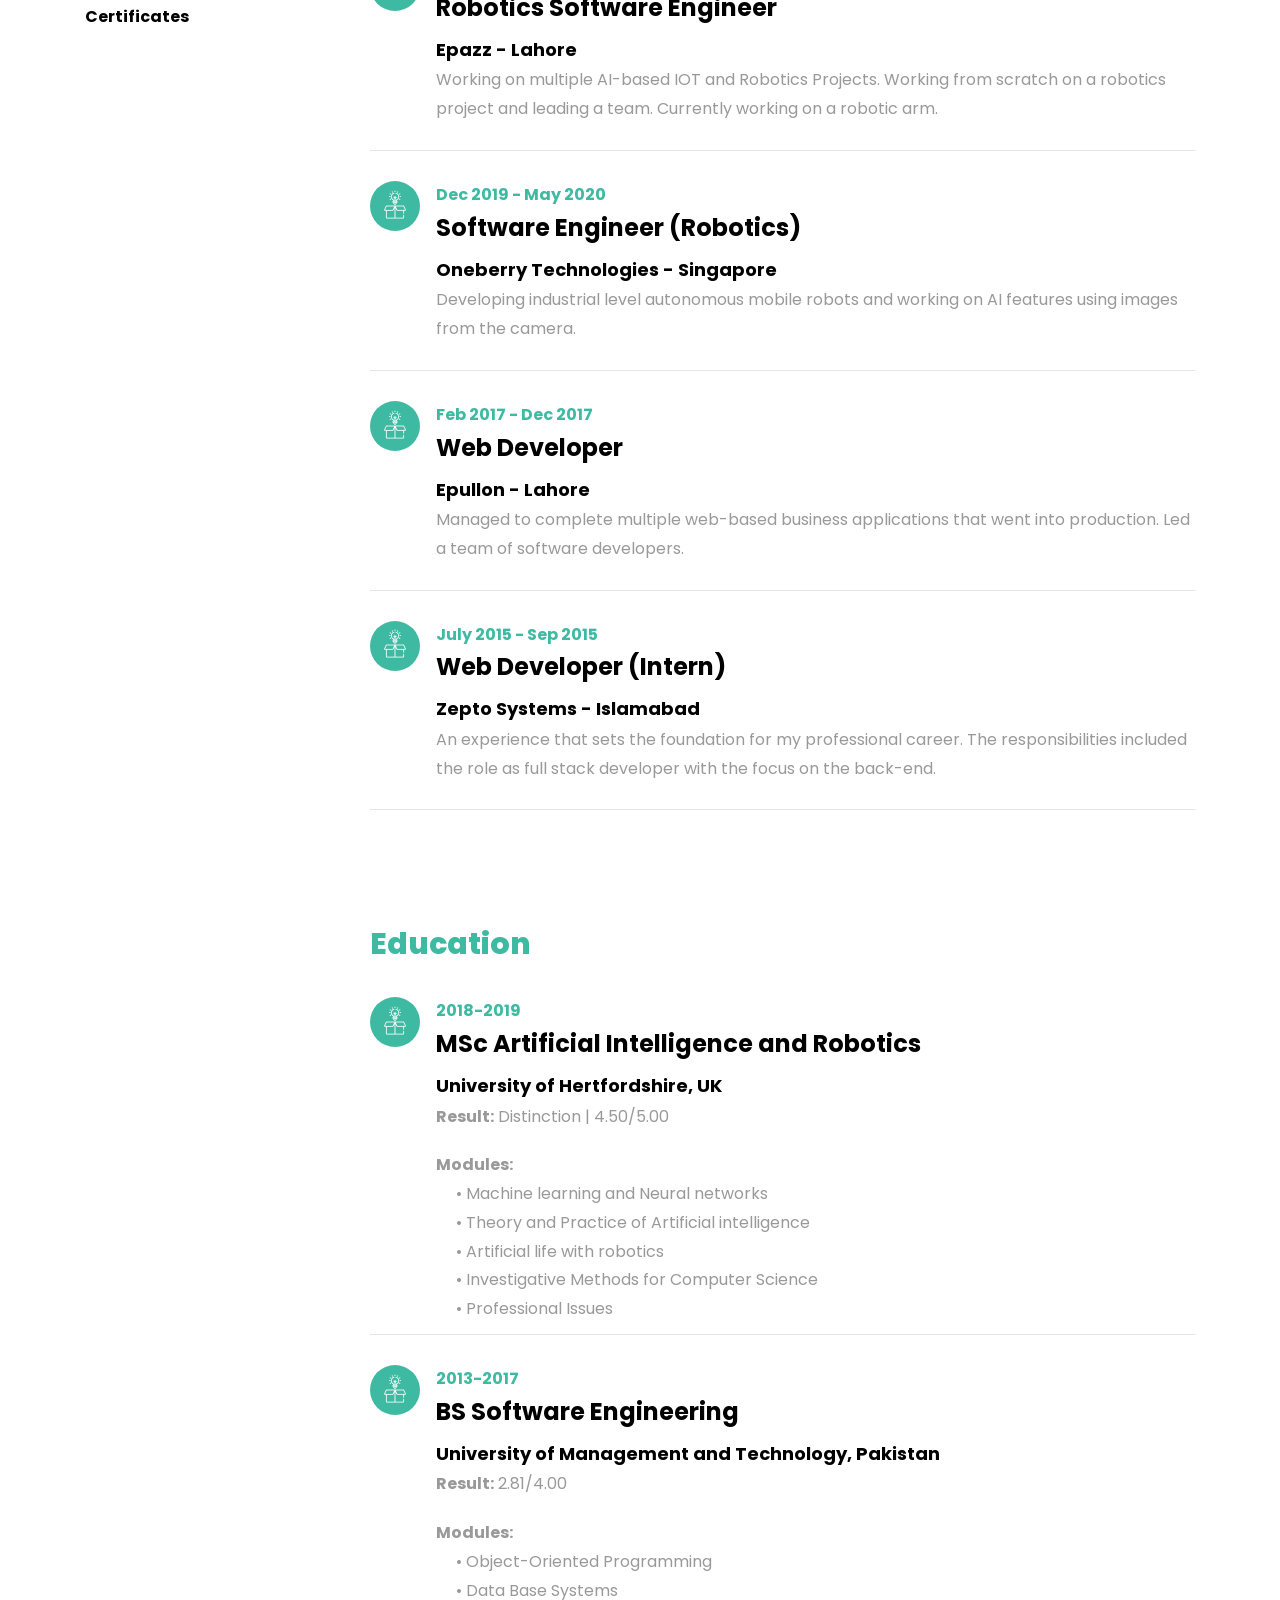
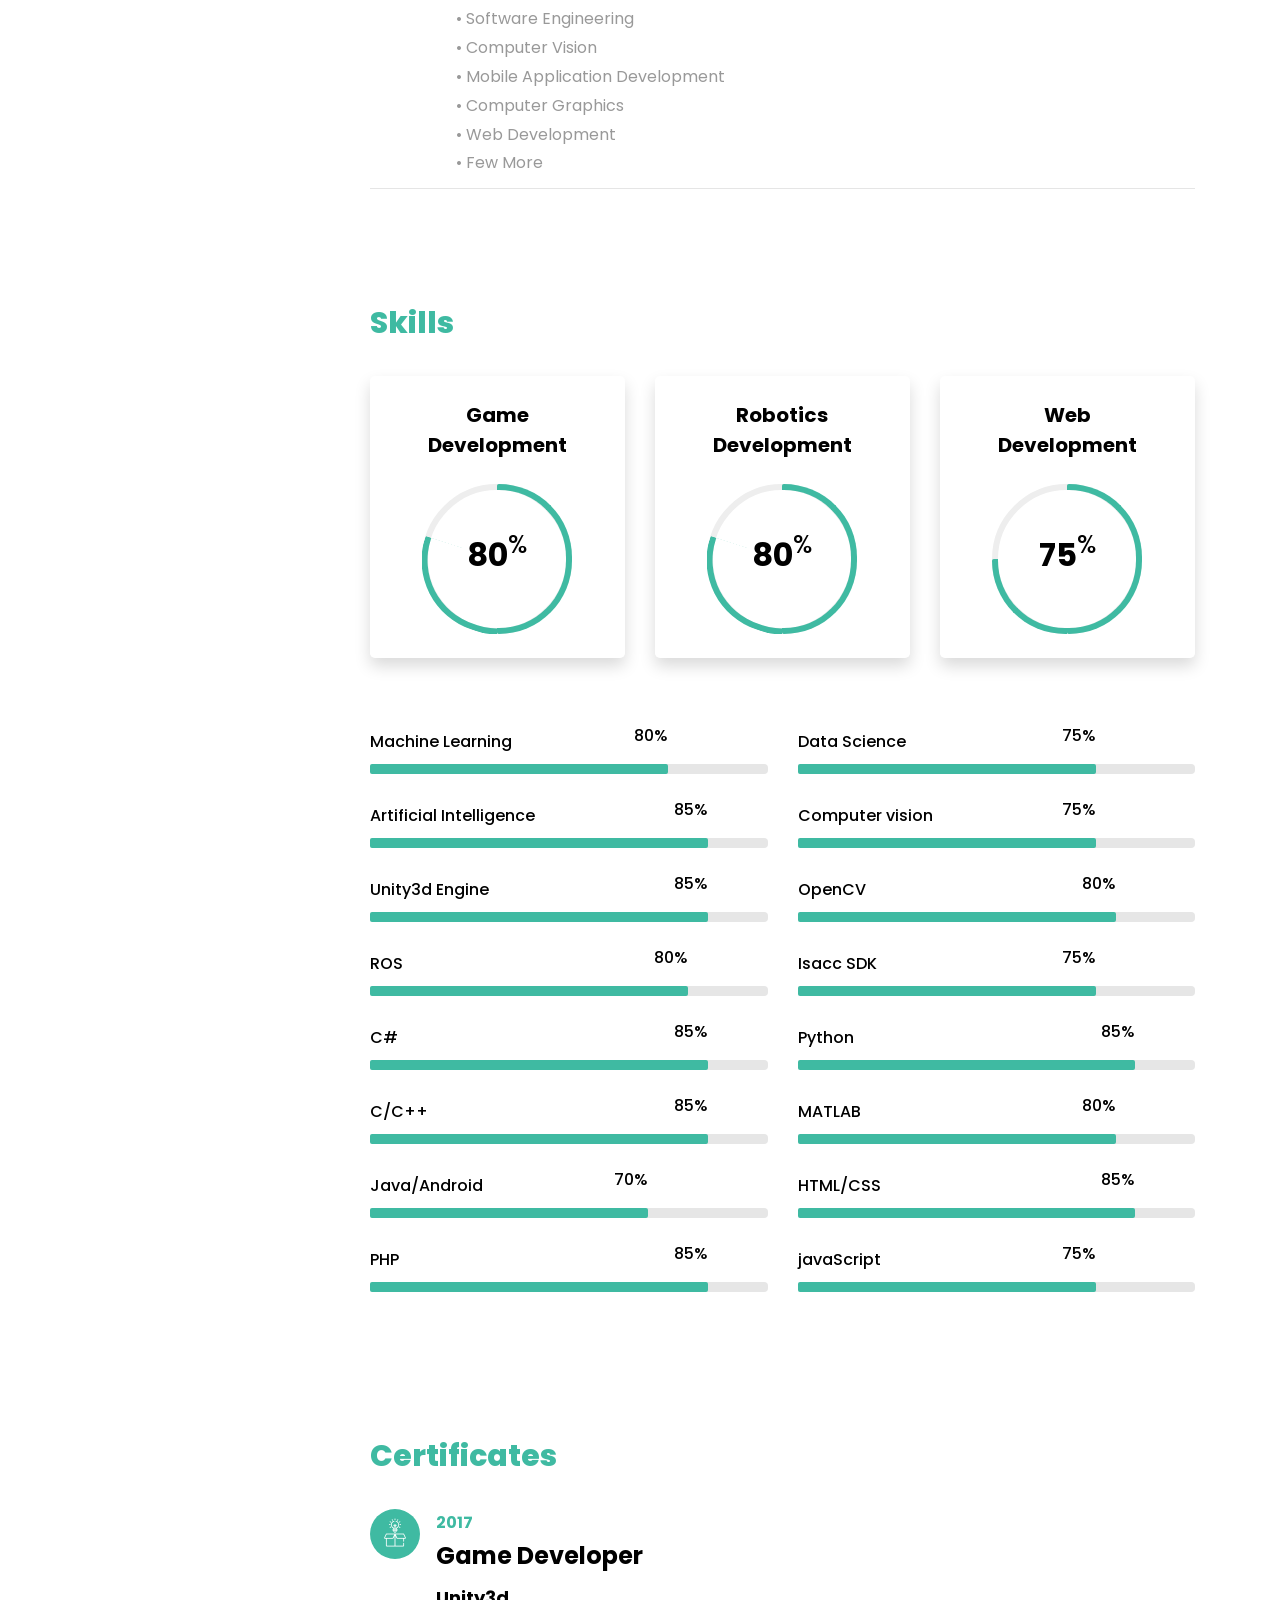
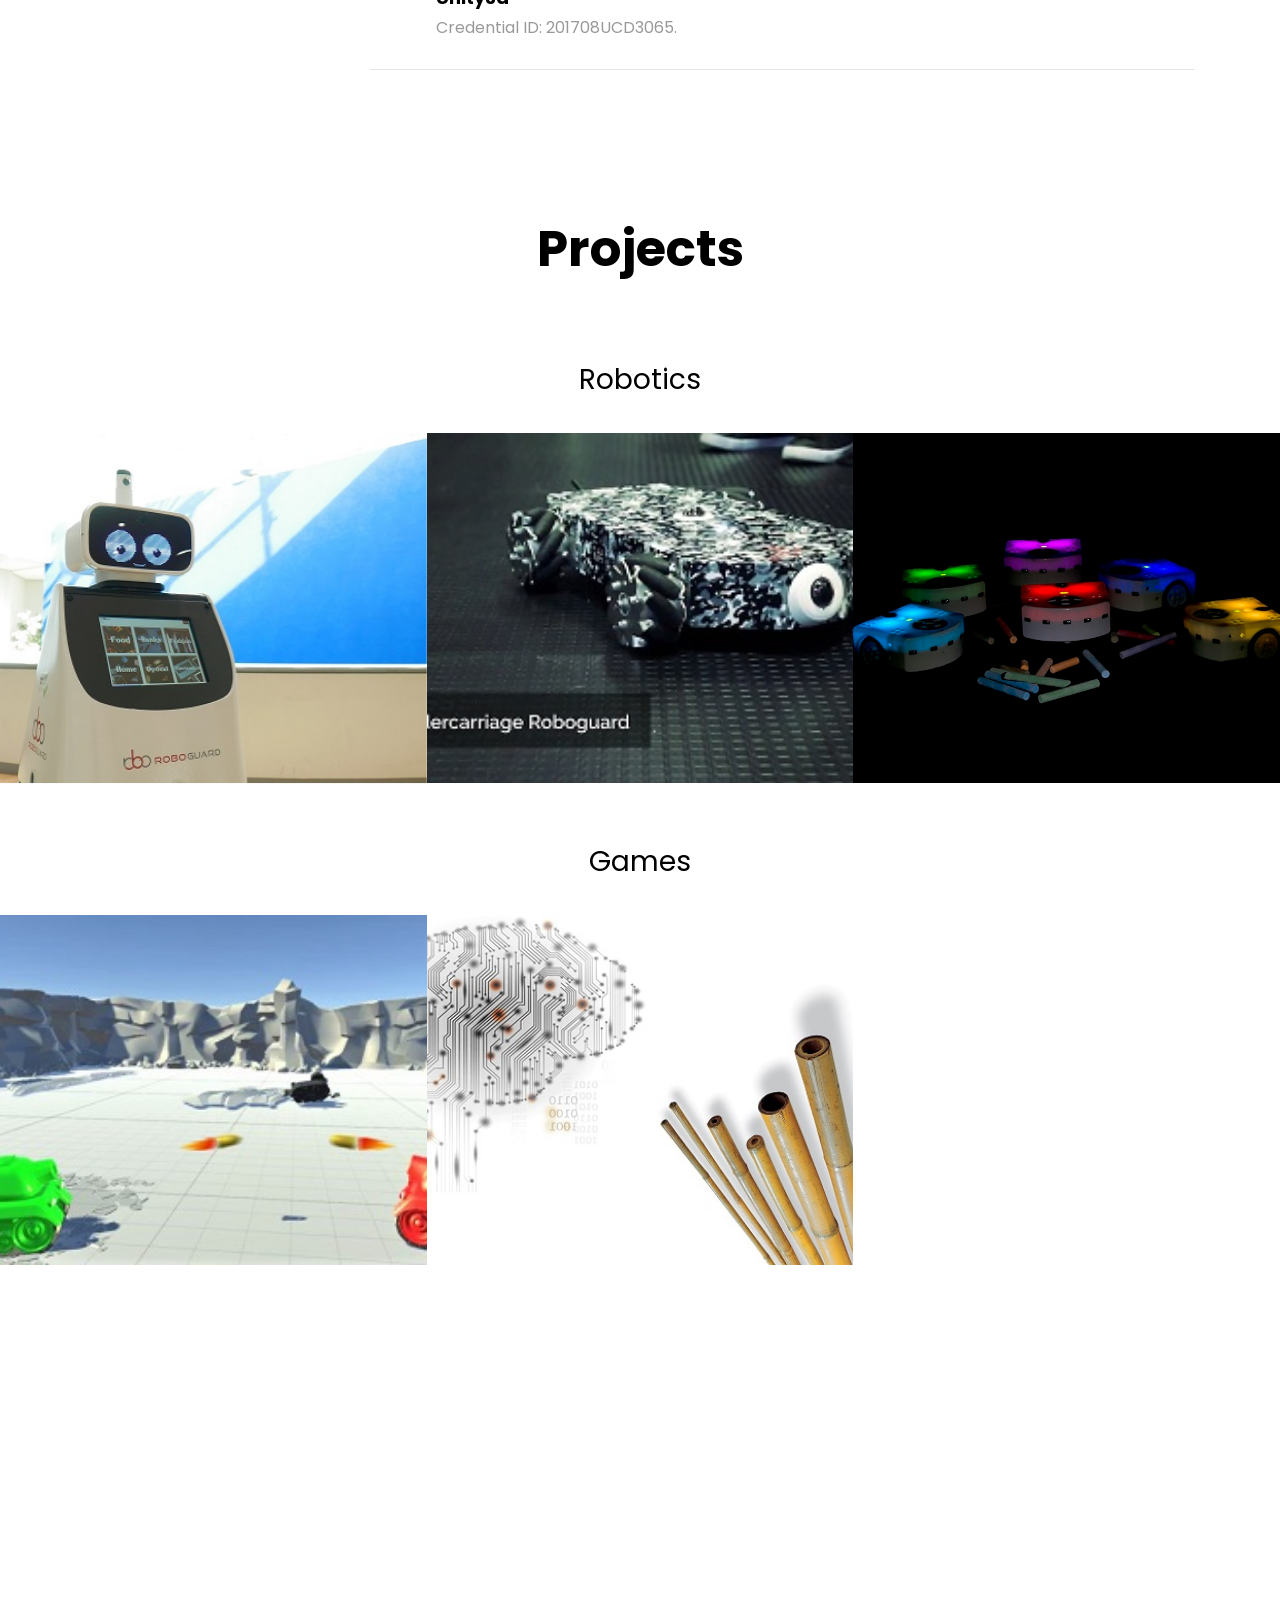
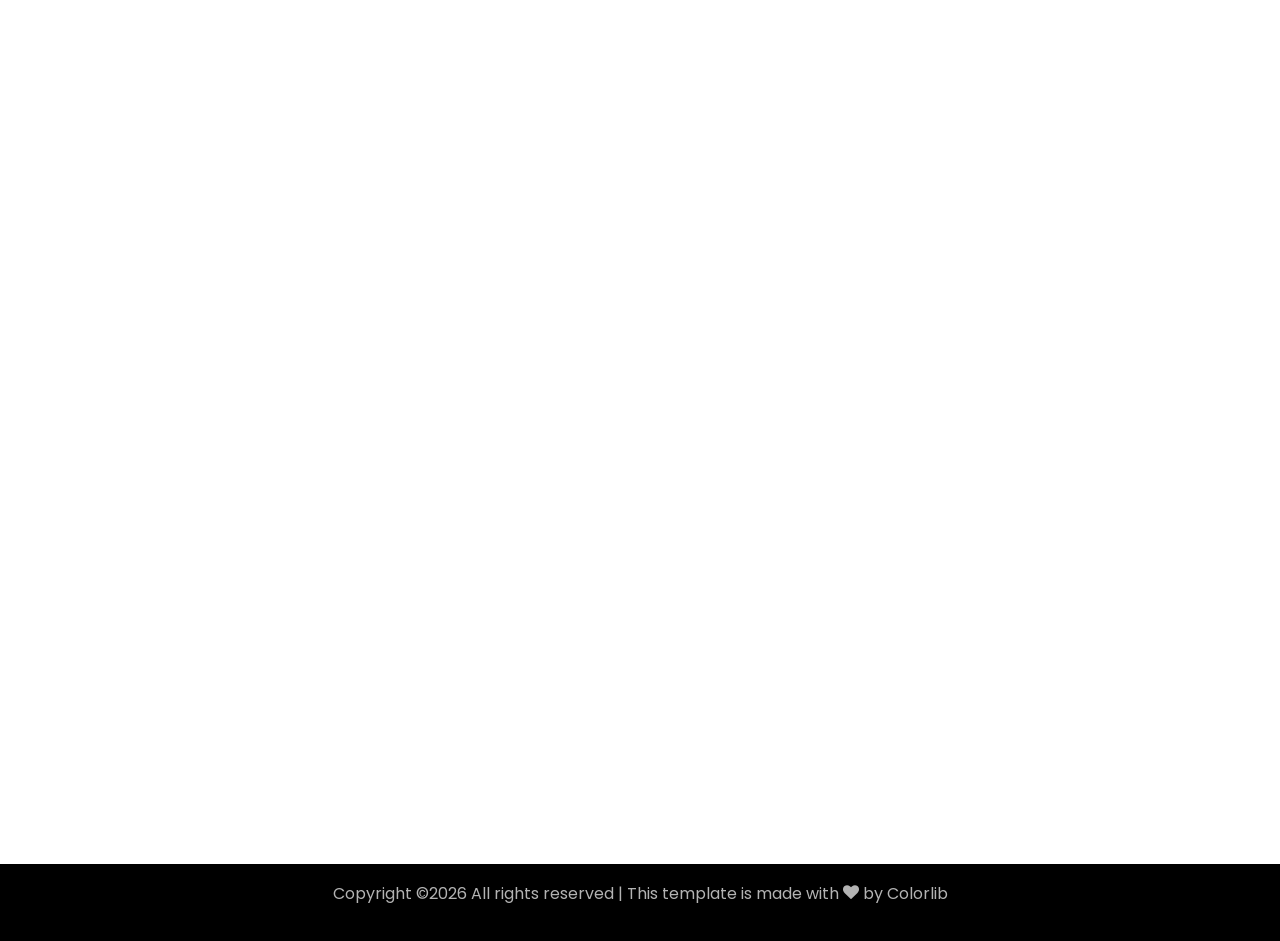
==== commit 4c839413: "Update index.html" ====
--- a/index.html
+++ b/index.html
@@ -118,12 +118,23 @@
 					<div class="col-md-9">
 					  <div id="page-2" class= "page two">
 					  	<h2 class="heading">Experience</h2>
+						<div class="resume-wrap d-flex ftco-animate">
+	    					<div class="icon d-flex align-items-center justify-content-center">
+					    		<span class="flaticon-ideas"></span>
+					    	</div>
+					    	<div class="text pl-3">
+		    					<span class="date">Mar 2021 - Now</span>
+		    					<h2>Robotics Software Engineer</h2>
+		    					<span class="position">Epazz - Lahore</span>
+		    					<p>Working on multiple AI-based IOT and Robotics Projects. Working from scratch on a robotics project and leading a team. Currently working on a robotic arm.</p>
+		    				</div>
+	    				</div>
 					    <div class="resume-wrap d-flex ftco-animate">
 					    	<div class="icon d-flex align-items-center justify-content-center">
 					    		<span class="flaticon-ideas"></span>
 					    	</div>
 					    	<div class="text pl-3">
-		    					<span class="date">Dec 2019 - NOW</span>
+		    					<span class="date">Dec 2019 - May 2020</span>
 		    					<h2>Software Engineer (Robotics)</h2>
 		    					<span class="position">Oneberry Technologies - Singapore</span>
 		    					<p>Developing industrial level autonomous mobile robots and working on AI features using images from the camera.</p>
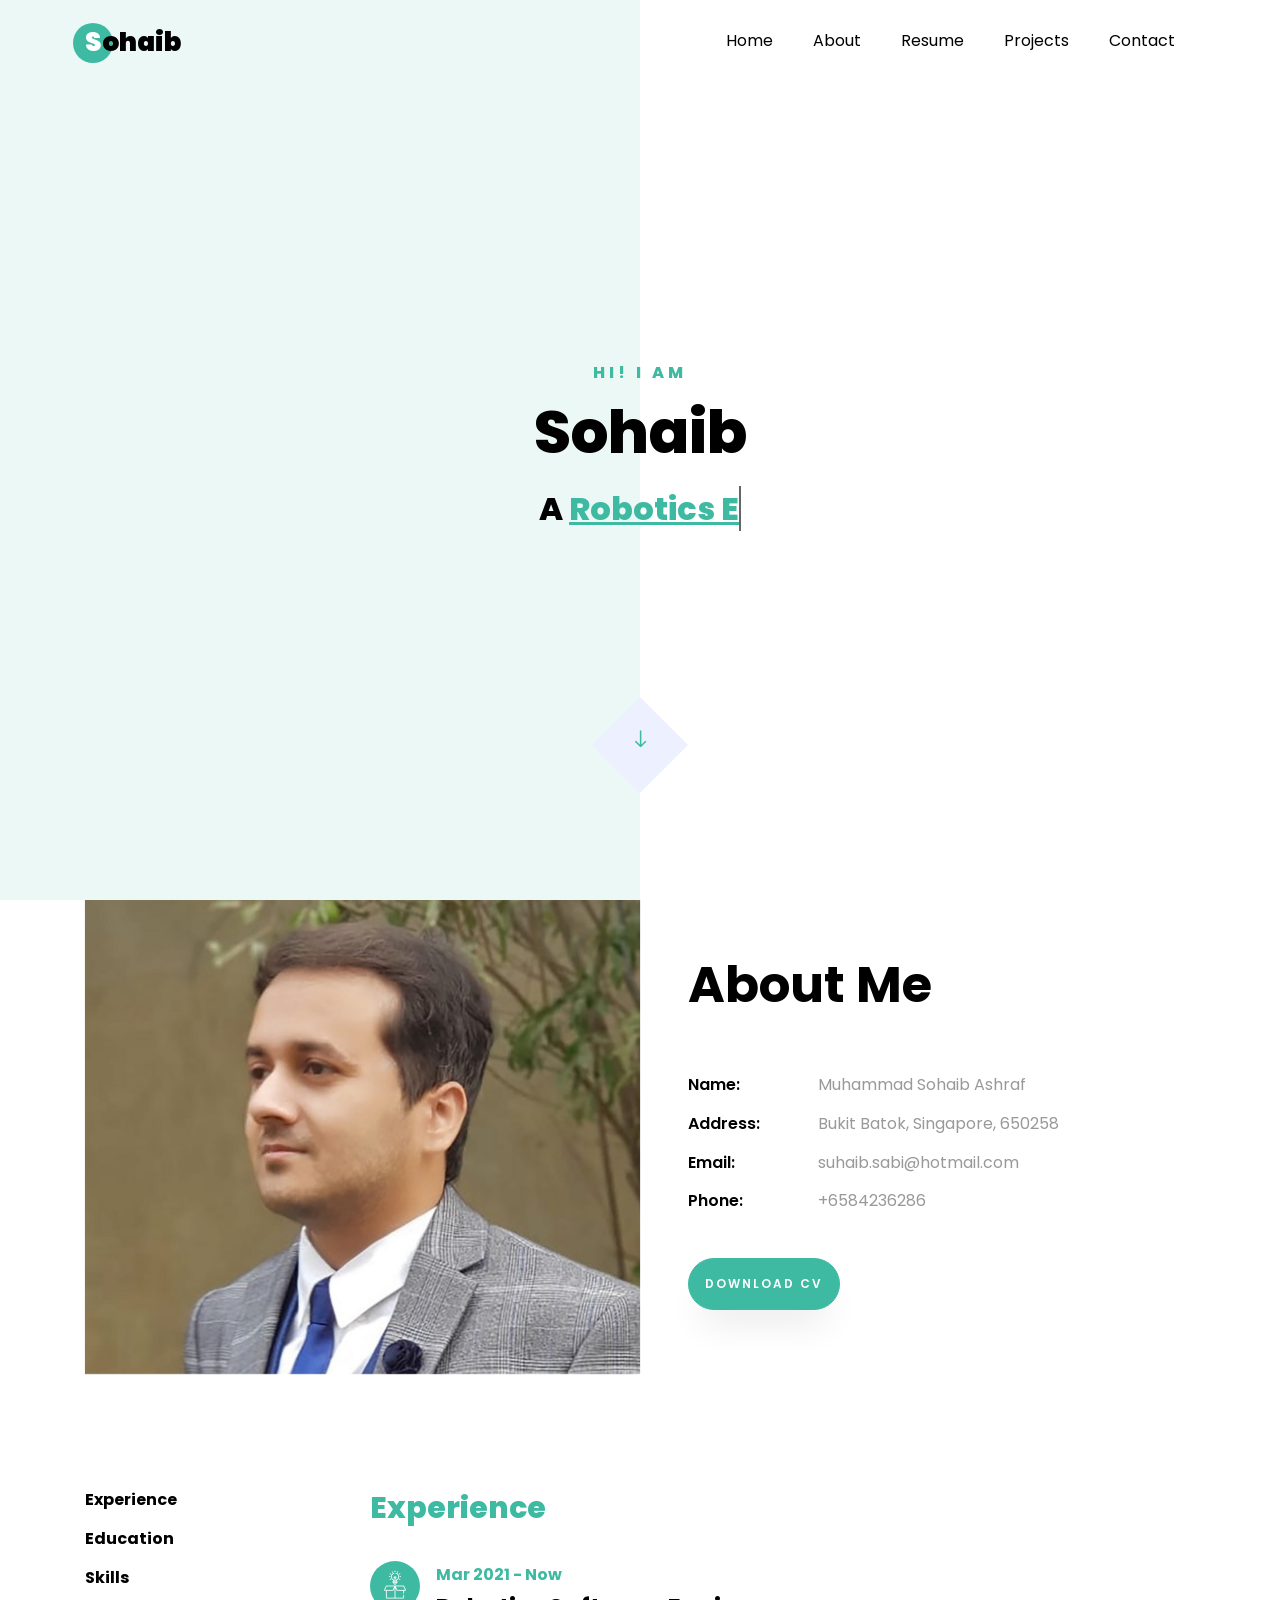
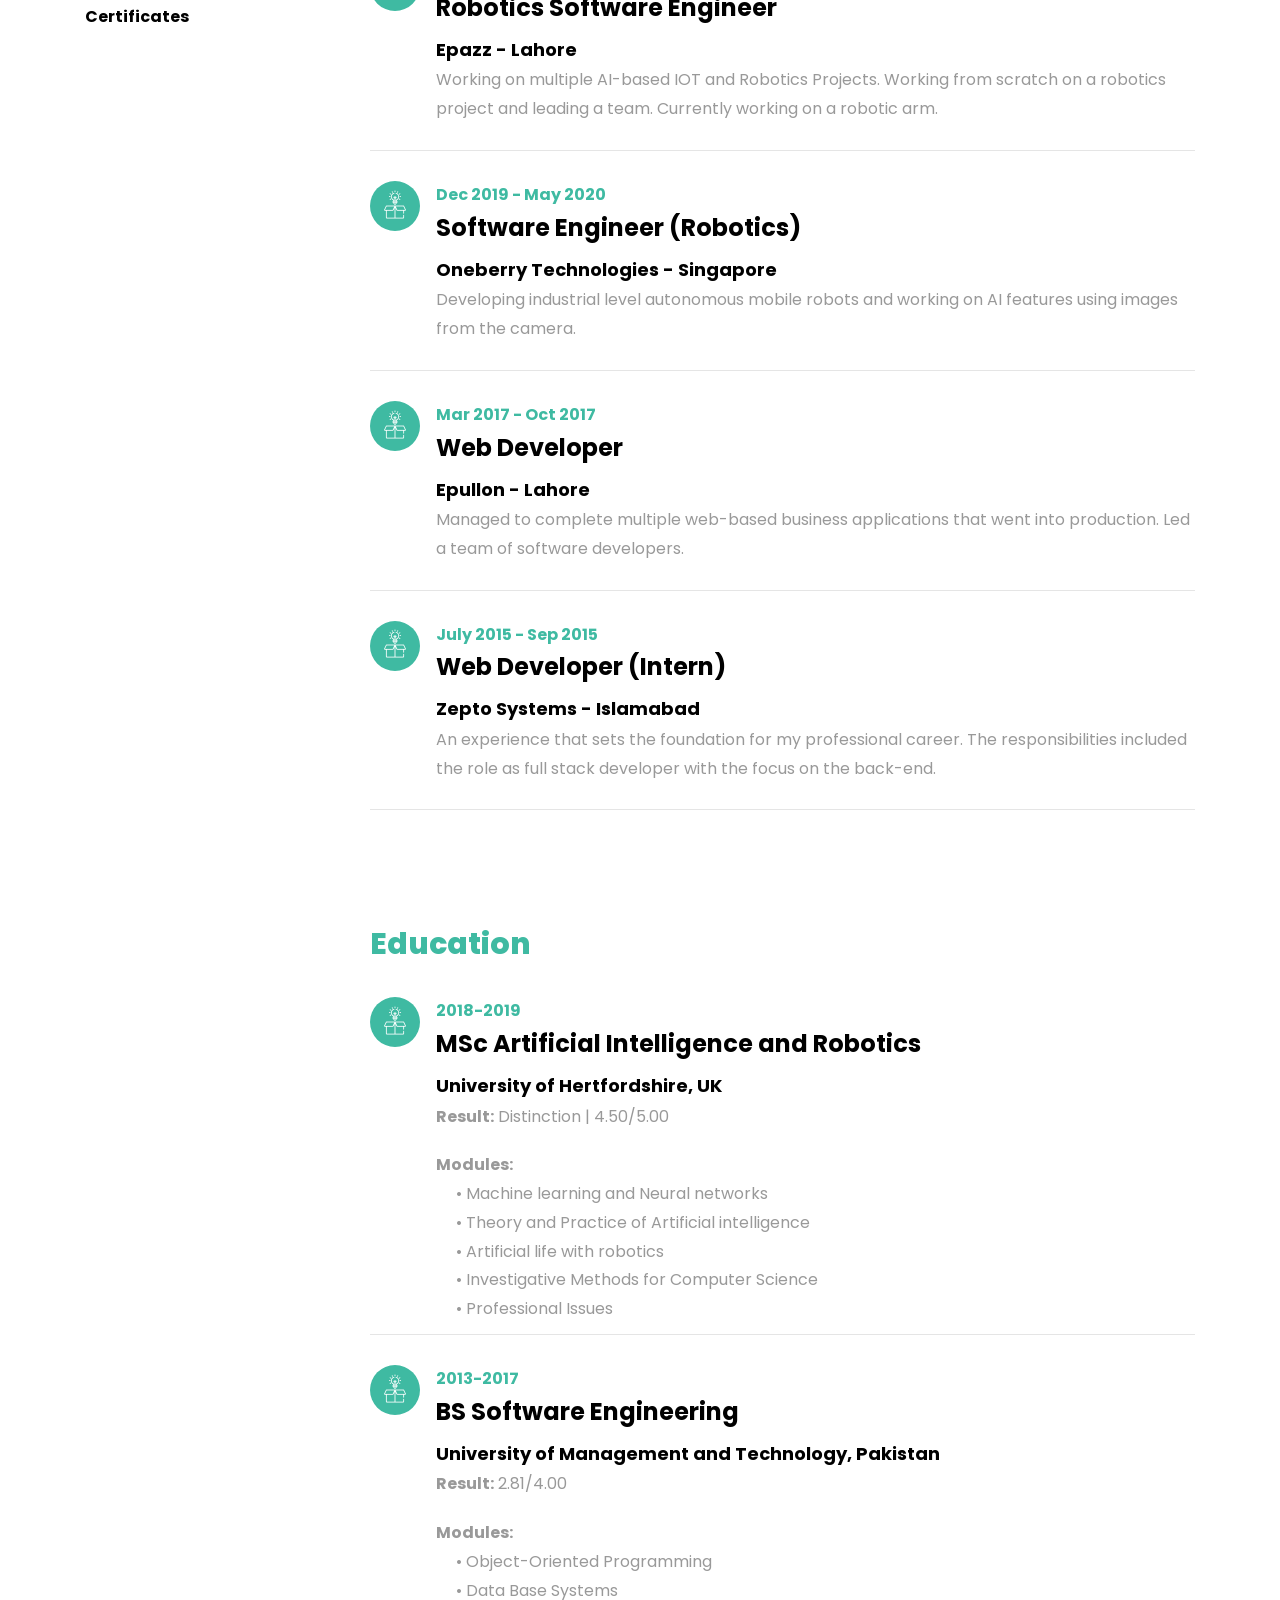
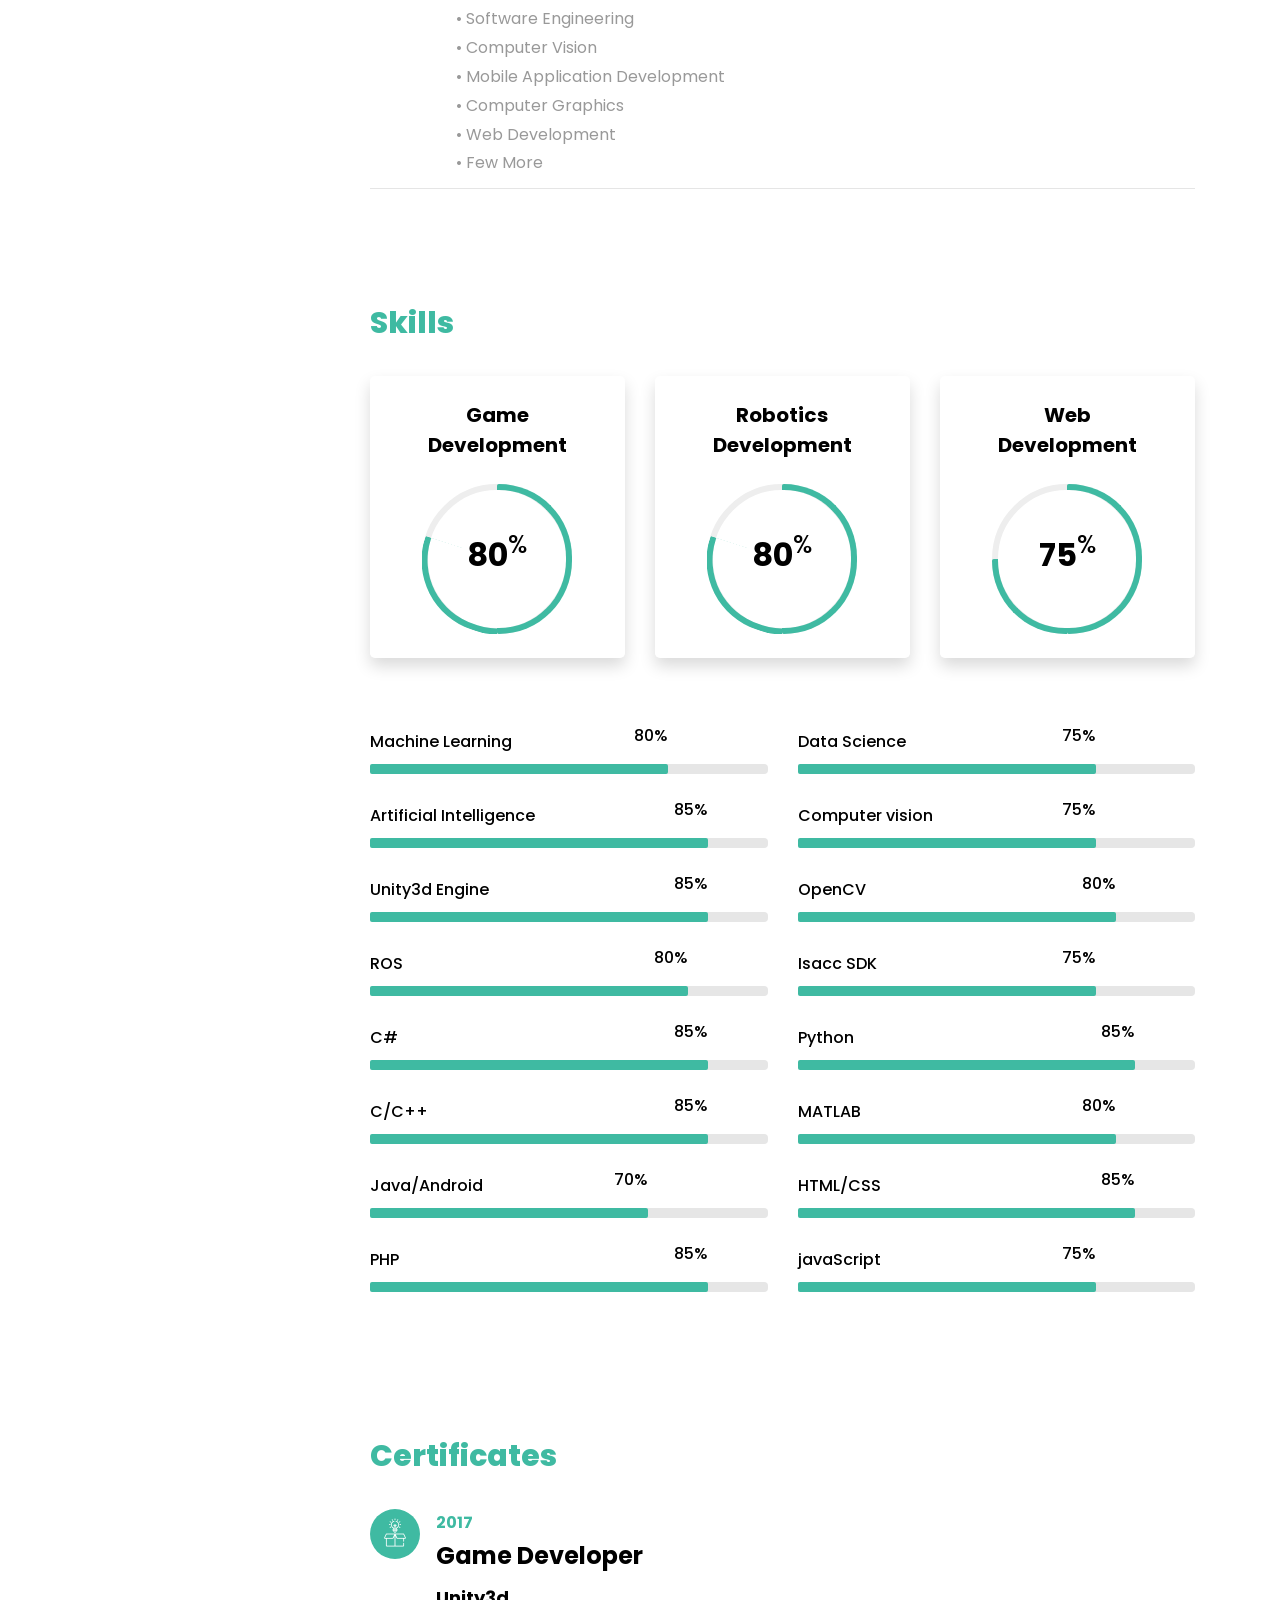
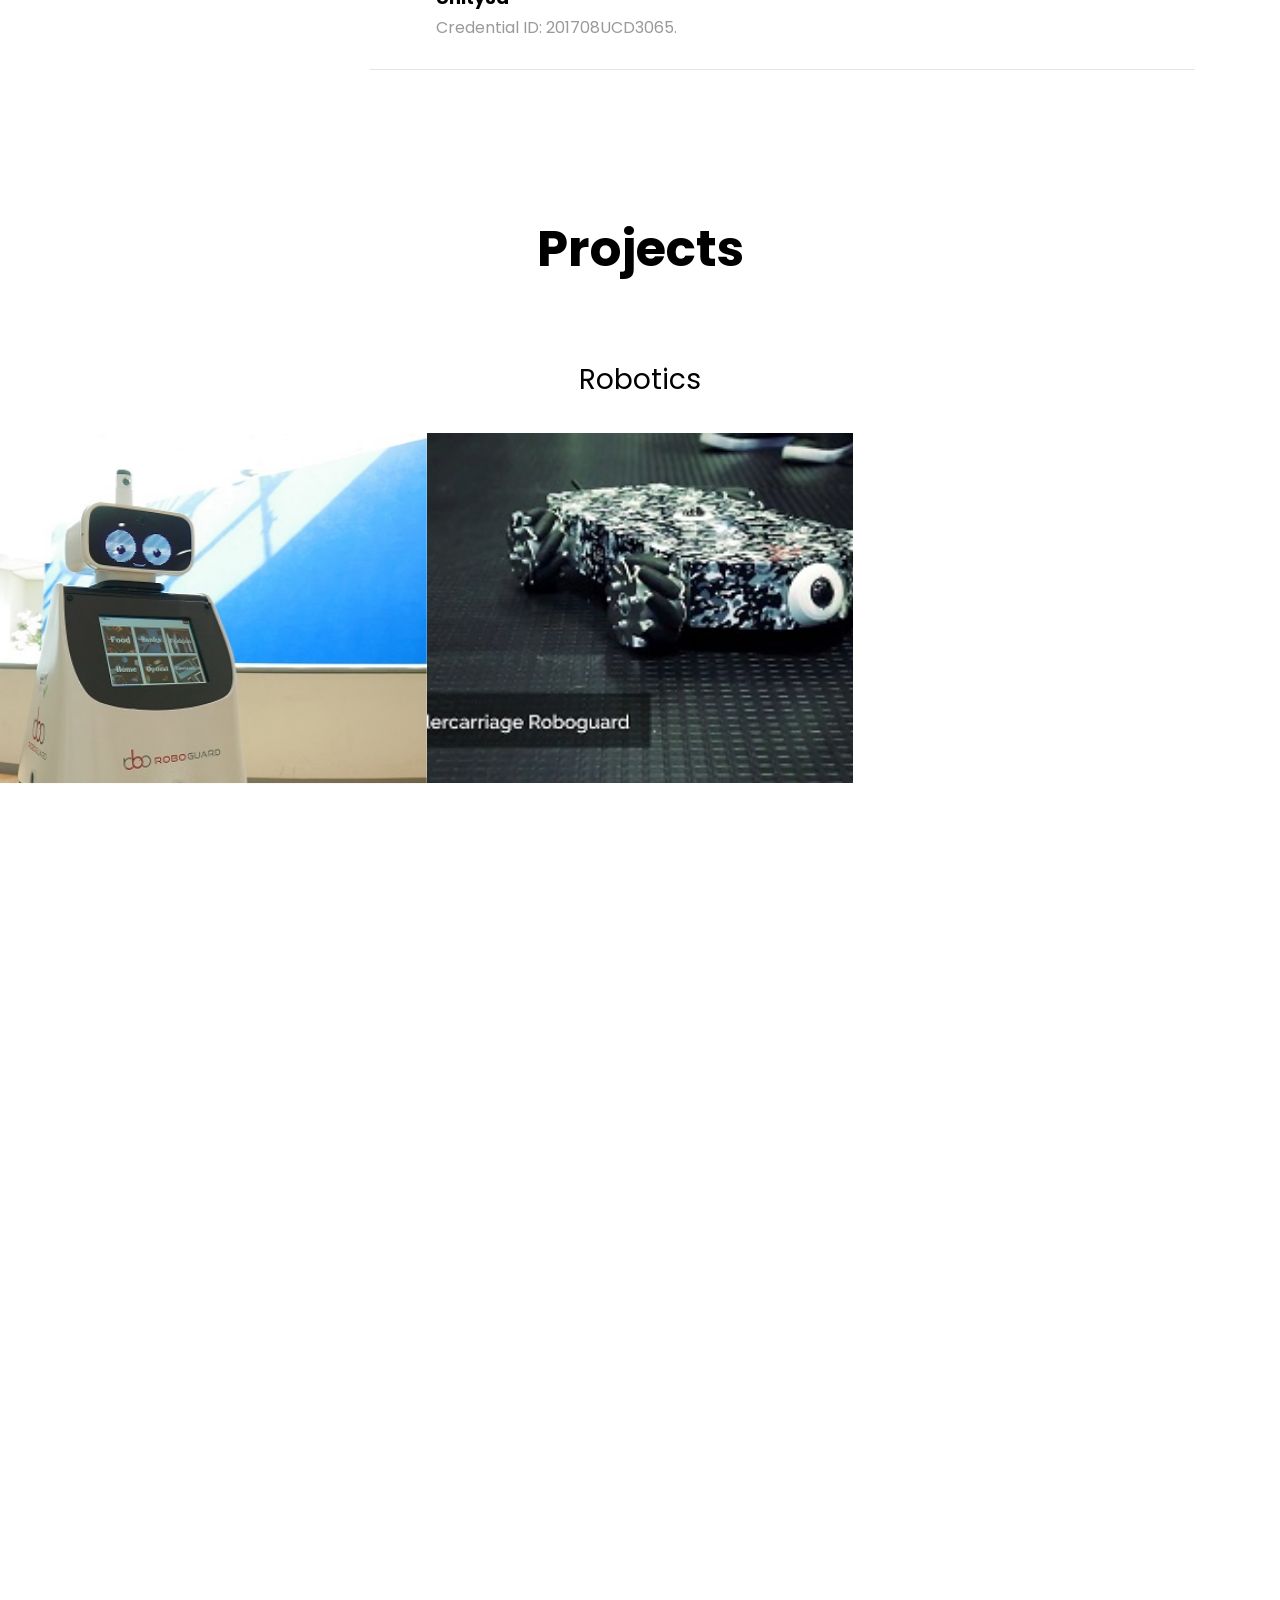
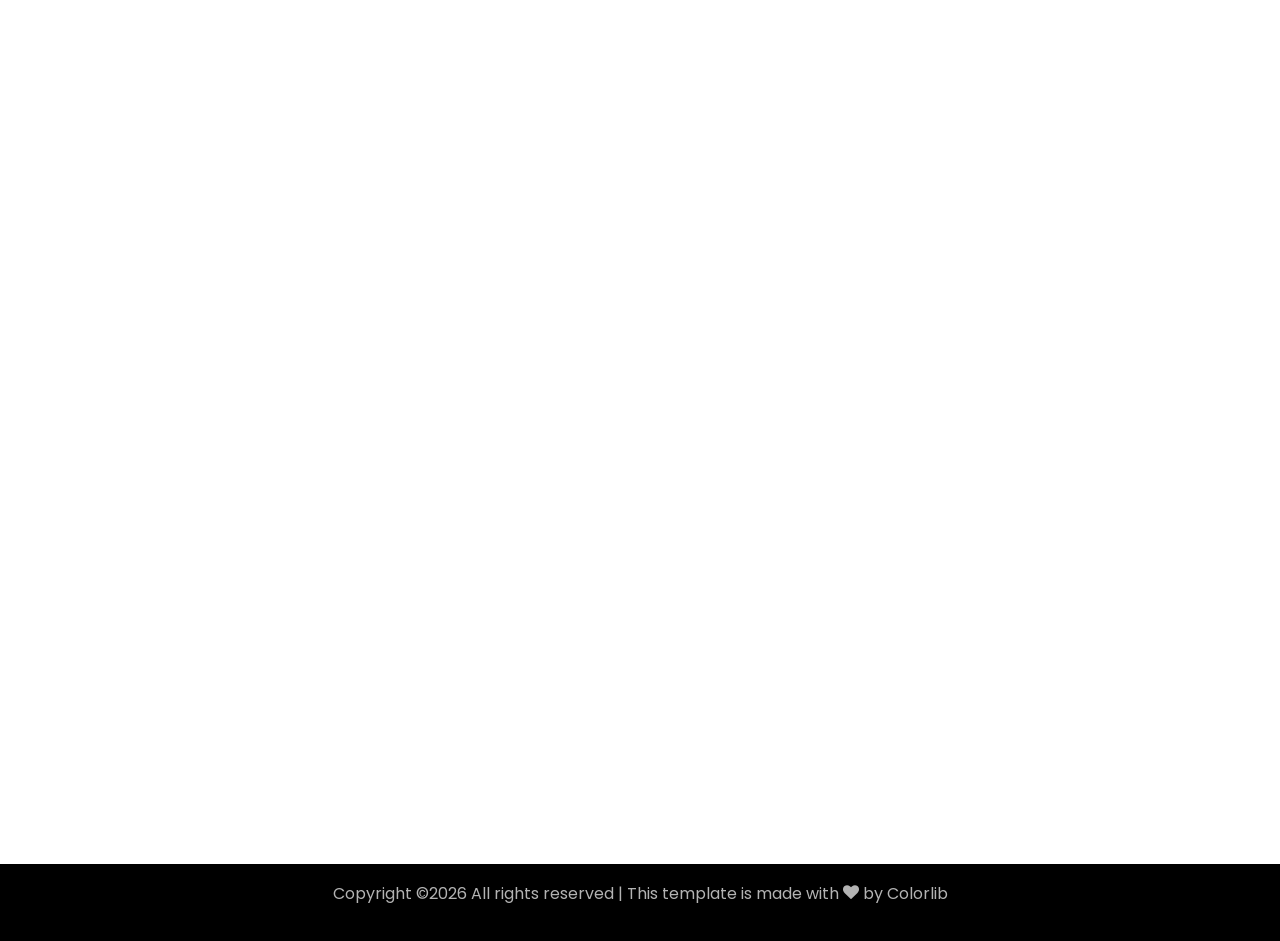
==== commit 9d538d2b: "Update index.html" ====
--- a/index.html
+++ b/index.html
@@ -145,7 +145,7 @@
 					    		<span class="flaticon-ideas"></span>
 					    	</div>
 					    	<div class="text pl-3">
-		    					<span class="date">Feb 2017 - Dec 2017</span>
+		    					<span class="date">Mar 2017 - Oct 2017</span>
 		    					<h2>Web Developer</h2>
 		    					<span class="position">Epullon - Lahore</span>
 		    					<p>Managed to complete multiple web-based business applications that went into production. Led a team of software developers.</p>
